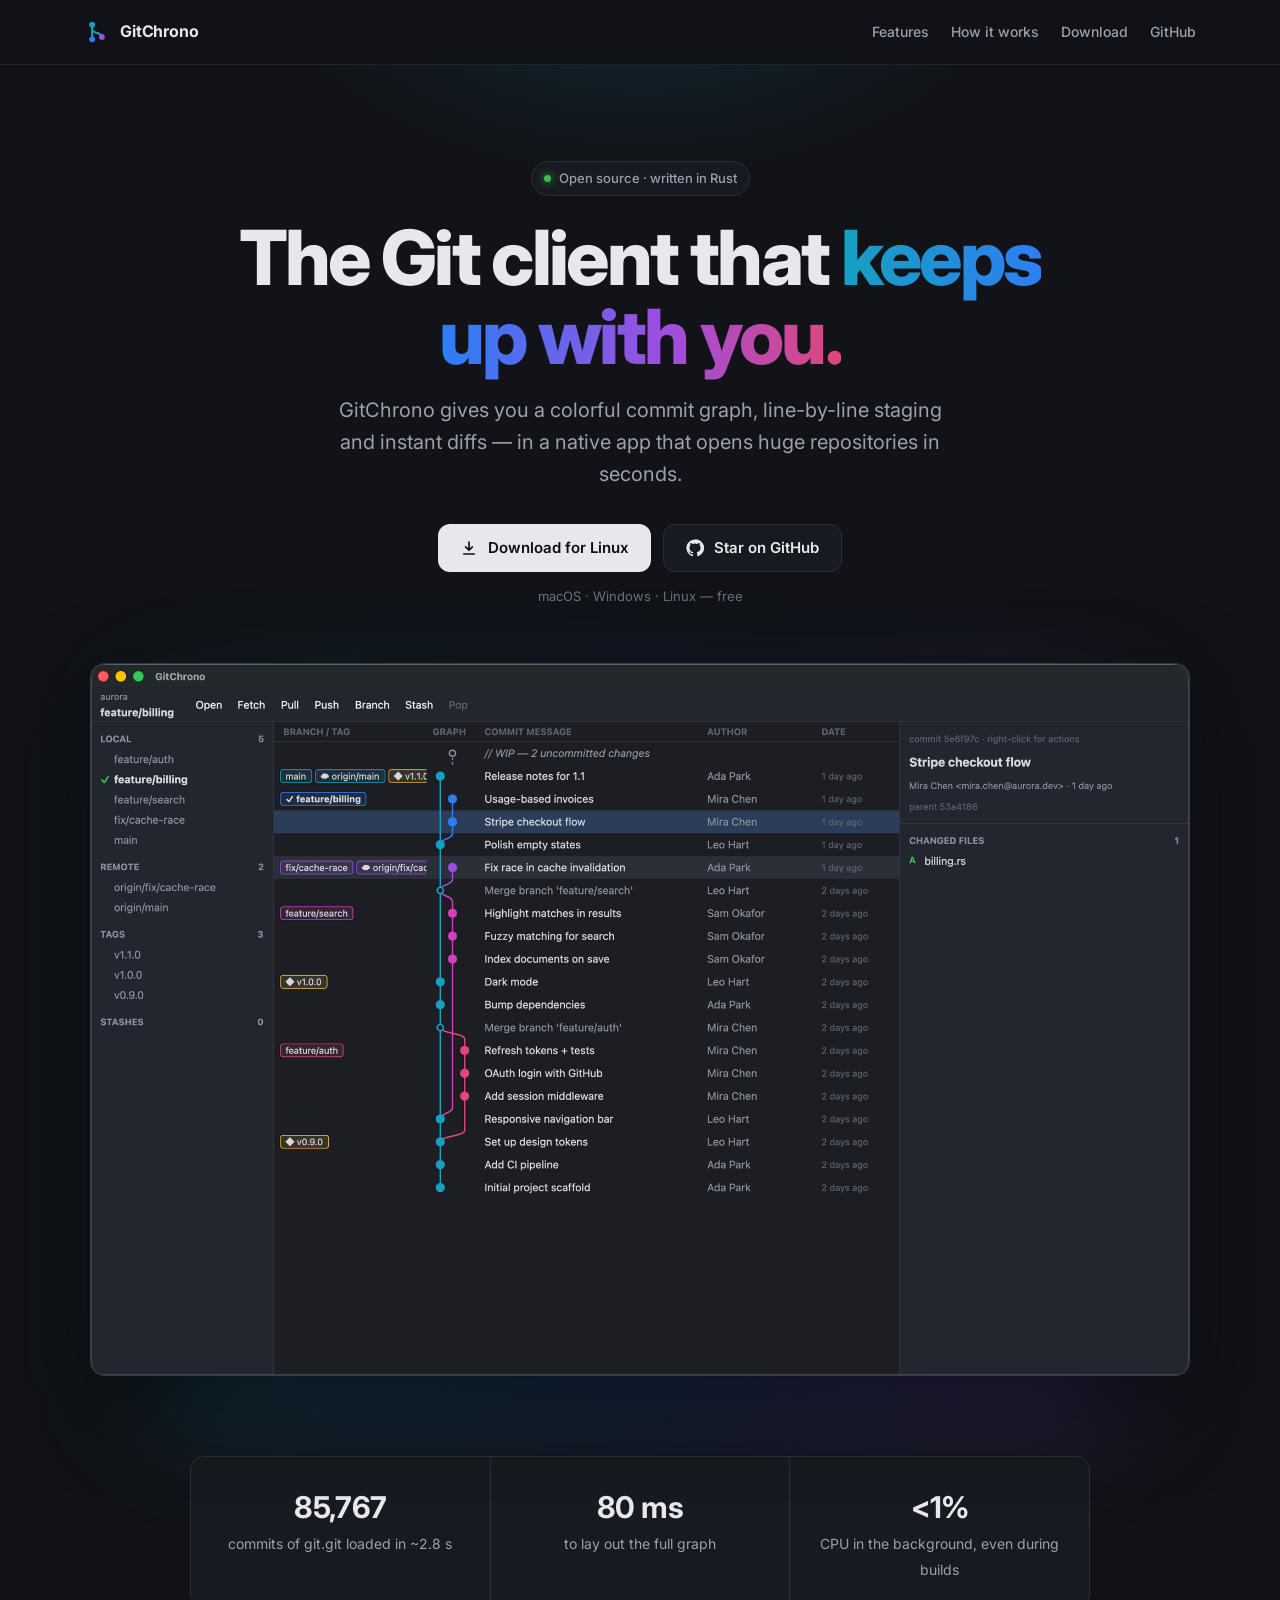
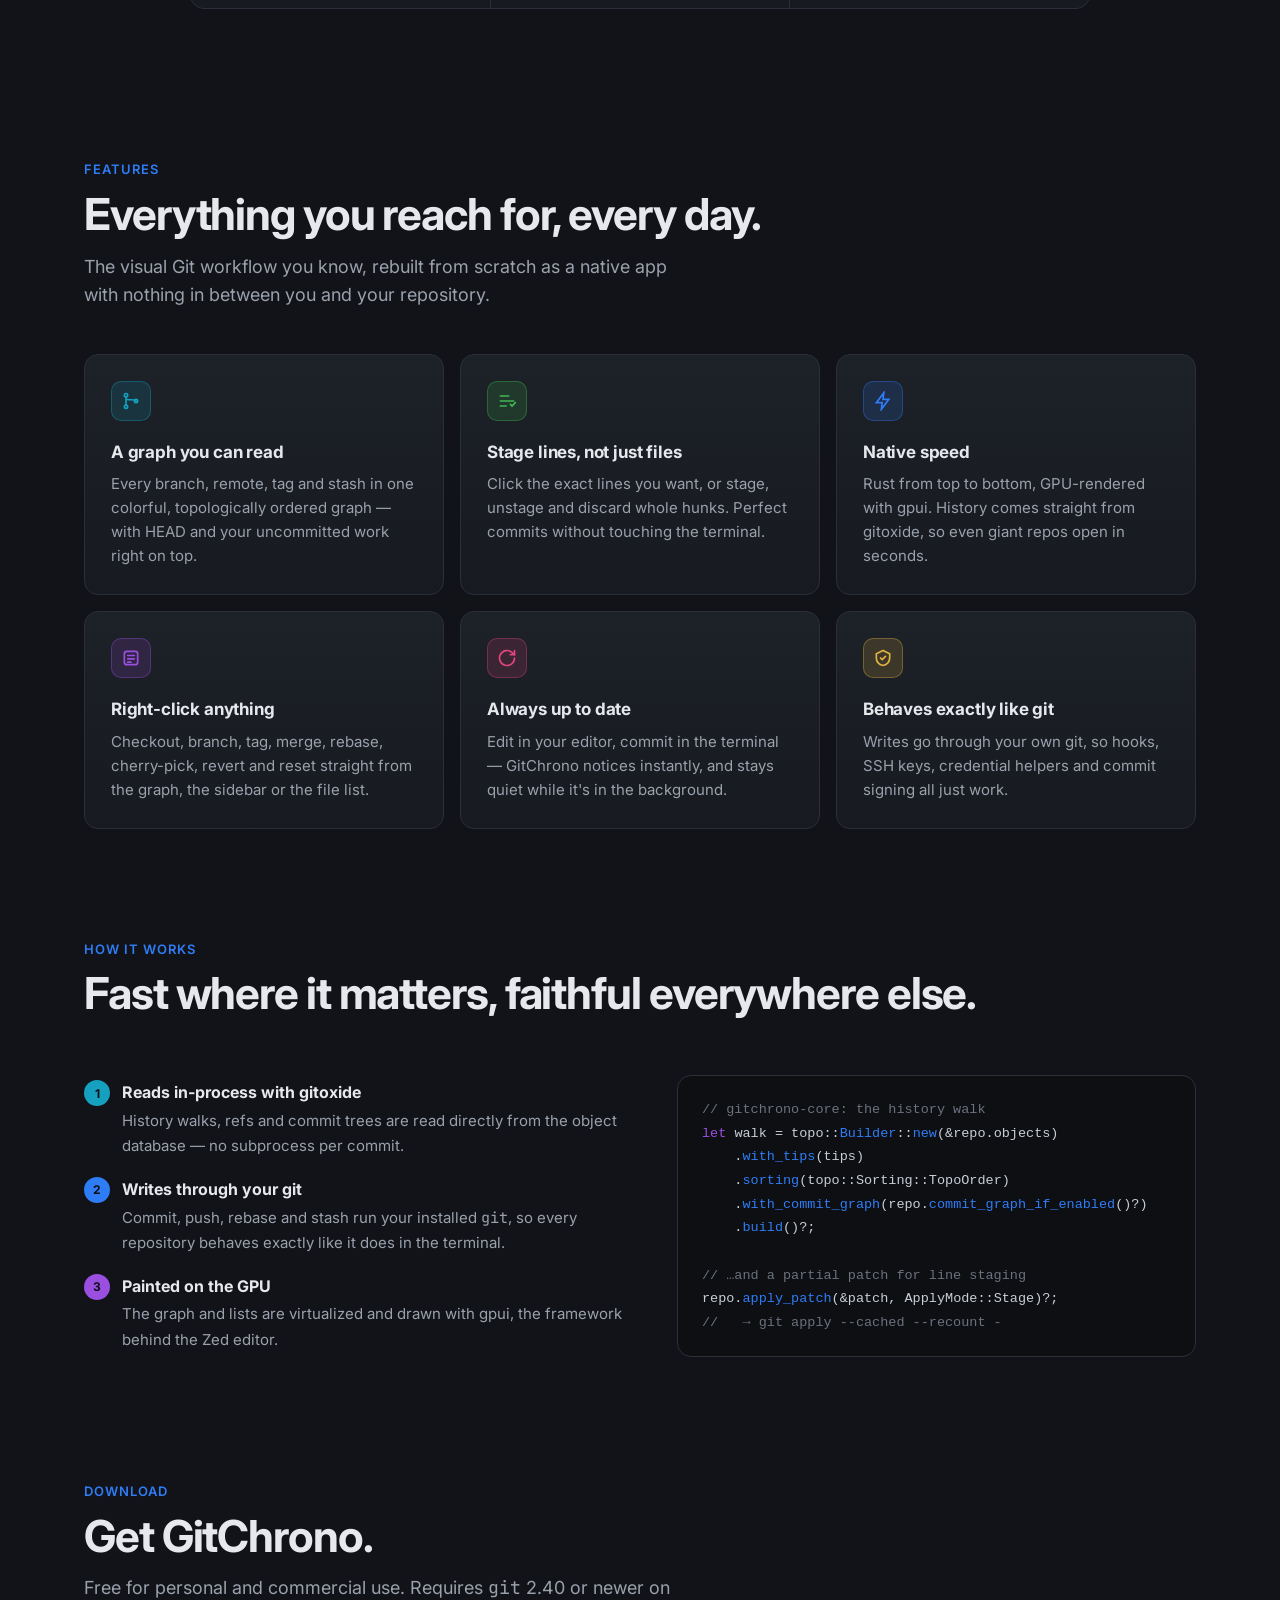
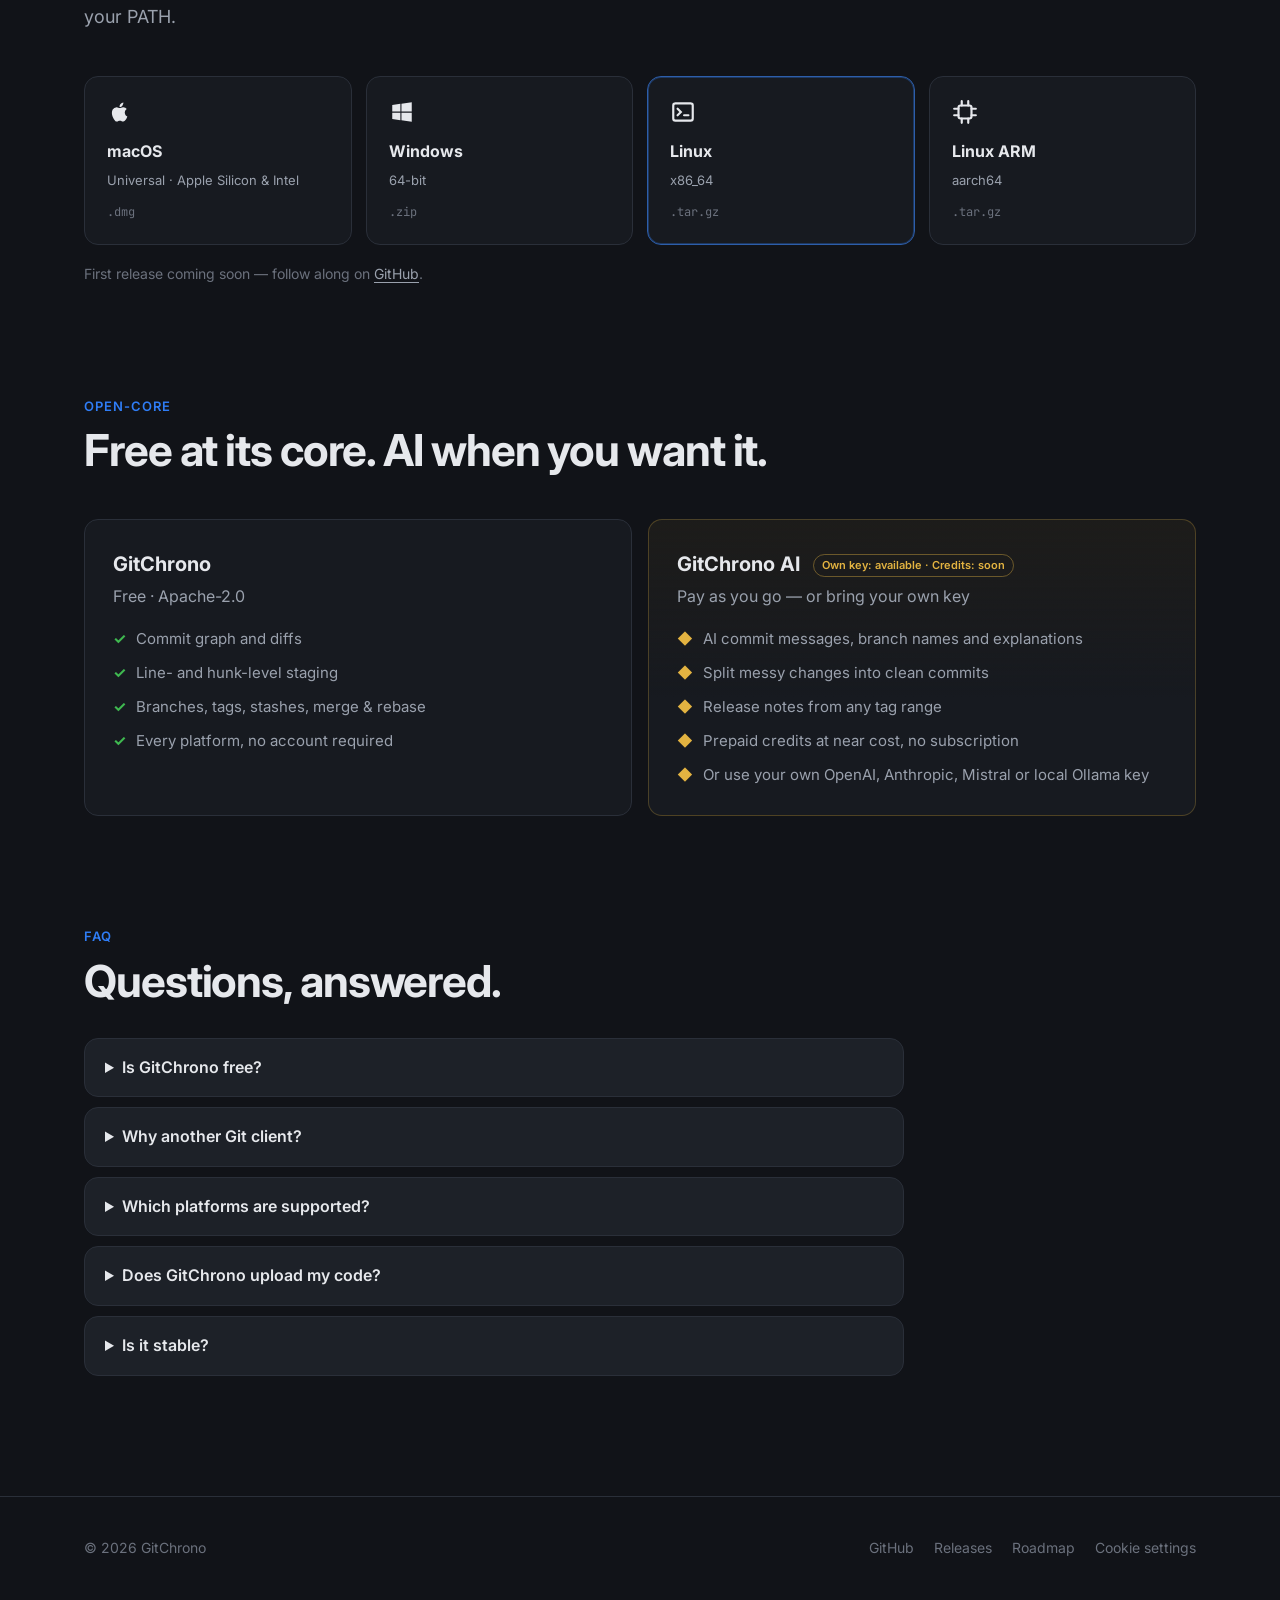
==== site/index.html @ 13b4a47f "Docs and website: neutral wording, roadmap renamed to docs/roadmap.md Co-Authored-By: Claude Opus 5." ====
<!doctype html>
<html lang="en">
<head>
  <meta charset="utf-8">
  <meta name="viewport" content="width=device-width, initial-scale=1">
  <title>GitChrono — Fast, native Git GUI for macOS, Windows &amp; Linux</title>
  <meta name="description" content="GitChrono is a free, open-source Git GUI client written in Rust: a colorful commit graph, line-level staging, instant diffs and optional AI commit messages. For macOS, Windows and Linux.">
  <meta name="keywords" content="git gui, git client, git gui alternative, git commit graph, rust git client, open source git gui, mac git client, linux git client, windows git client">
  <link rel="canonical" href="https://gitchrono.com/">
  <meta name="robots" content="index, follow, max-image-preview:large">
  <meta name="theme-color" content="#111318">
  <meta name="color-scheme" content="dark">
  <meta property="og:type" content="website">
  <meta property="og:site_name" content="GitChrono">
  <meta property="og:title" content="GitChrono — Fast, native Git GUI">
  <meta property="og:description" content="A colorful commit graph, line-level staging and instant diffs. Written in Rust, GPU-rendered, free and open source.">
  <meta property="og:image" content="https://gitchrono.com/assets/og.png">
  <meta property="og:image:width" content="1200">
  <meta property="og:image:height" content="630">
  <meta property="og:image:alt" content="GitChrono commit graph with branches, tags and a commit detail panel">
  <meta property="og:url" content="https://gitchrono.com/">
  <meta property="og:locale" content="en_US">
  <meta name="twitter:card" content="summary_large_image">
  <meta name="twitter:title" content="GitChrono — Fast, native Git GUI">
  <meta name="twitter:description" content="A colorful commit graph, line-level staging and instant diffs. Written in Rust, free and open source.">
  <meta name="twitter:image" content="https://gitchrono.com/assets/og.png">
  <script type="application/ld+json">
  {
    "@context": "https://schema.org",
    "@graph": [
      {
        "@type": "SoftwareApplication",
        "name": "GitChrono",
        "url": "https://gitchrono.com/",
        "description": "A fast, native Git GUI client written in Rust with a commit graph, line-level staging and diffs.",
        "applicationCategory": "DeveloperApplication",
        "operatingSystem": "macOS, Windows, Linux",
        "softwareVersion": "0.1.0",
        "license": "https://www.apache.org/licenses/LICENSE-2.0",
        "downloadUrl": "https://github.com/KumaVolt/GitChrono/releases/latest",
        "screenshot": "https://gitchrono.com/assets/screenshot.png",
        "offers": { "@type": "Offer", "price": "0", "priceCurrency": "USD" },
        "codeRepository": "https://github.com/KumaVolt/GitChrono"
      },
      {
        "@type": "FAQPage",
        "mainEntity": [
          { "@type": "Question", "name": "Is GitChrono free?", "acceptedAnswer": { "@type": "Answer", "text": "Yes. The Git client is free and open source under the Apache-2.0 licence. Optional AI features work with your own API key, or with prepaid credits later." } },
          { "@type": "Question", "name": "Why another Git client?", "acceptedAnswer": { "@type": "Answer", "text": "GitChrono is native Rust instead of Electron: it opens huge repositories in seconds, stays light on memory and battery, and works without an account." } },
          { "@type": "Question", "name": "Which platforms does GitChrono support?", "acceptedAnswer": { "@type": "Answer", "text": "macOS (Apple Silicon and Intel), Windows 64-bit and Linux (x86_64 and ARM64)." } },
          { "@type": "Question", "name": "Does GitChrono upload my code?", "acceptedAnswer": { "@type": "Answer", "text": "No. GitChrono works locally with your git installation. AI features only send a trimmed diff, with secrets redacted, to the provider you choose, and only when you click an AI button." } },
          { "@type": "Question", "name": "Is GitChrono stable?", "acceptedAnswer": { "@type": "Answer", "text": "GitChrono is in alpha. Expect bugs and keep a pushed remote or backup of repositories you can't afford to lose." } }
        ]
      }
    ]
  }
  </script>
  <script>
    // Google Analytics 4: loaded only after the visitor accepts (GDPR).
    // Set GA_ID to the property's measurement ID (G-XXXXXXXXXX) to enable.
    window.GA_ID = '';
    window.dataLayer = window.dataLayer || [];
    function gtag() { dataLayer.push(arguments); }
    window.track = function (name, params) { if (window.gaLoaded) gtag('event', name, params || {}); };
    window.loadAnalytics = function () {
      if (!window.GA_ID || window.gaLoaded) return;
      window.gaLoaded = true;
      const s = document.createElement('script');
      s.async = true;
      s.src = 'https://www.googletagmanager.com/gtag/js?id=' + window.GA_ID;
      document.head.appendChild(s);
      gtag('js', new Date());
      gtag('config', window.GA_ID, { anonymize_ip: true });
    };
    try { if (localStorage.getItem('consent') === 'granted') window.loadAnalytics(); } catch (e) {}
  </script>
  <link rel="icon" href="/assets/icon.svg" type="image/svg+xml">
  <link rel="preconnect" href="https://fonts.googleapis.com">
  <link rel="preconnect" href="https://fonts.gstatic.com" crossorigin>
  <link href="https://fonts.googleapis.com/css2?family=Inter:wght@400;500;600;700;800&family=JetBrains+Mono:wght@400;500&display=swap" rel="stylesheet">
  <style>
    :root {
      --bg: #111318;
      --bg-2: #171a20;
      --panel: #1d2128;
      --border: #2a2f39;
      --text: #e6e8ec;
      --muted: #9aa1ad;
      --faint: #6b717d;
      --cyan: #15a0bf;
      --blue: #2f7df6;
      --violet: #9b4fe0;
      --pink: #e0457b;
      --amber: #e3b341;
      --green: #3fb950;
      --radius: 14px;
      --max: 1160px;
    }
    * { box-sizing: border-box; }
    html { scroll-behavior: smooth; }
    body {
      margin: 0;
      background: var(--bg);
      color: var(--text);
      font: 16px/1.6 Inter, system-ui, -apple-system, "Segoe UI", sans-serif;
      -webkit-font-smoothing: antialiased;
    }
    a { color: inherit; text-decoration: none; }
    code, .mono { font-family: "JetBrains Mono", ui-monospace, Menlo, monospace; }
    .wrap { max-width: var(--max); margin: 0 auto; padding: 0 24px; }
    .split > *, .grid > *, .oc > *, .downloads > * { min-width: 0; }
    body { overflow-x: hidden; }

    /* nav */
    nav { position: sticky; top: 0; z-index: 10; backdrop-filter: blur(12px); background: rgba(17, 19, 24, 0.72); border-bottom: 1px solid rgba(42, 47, 57, 0.6); }
    nav .wrap { display: flex; align-items: center; gap: 28px; height: 64px; }
    .brand { display: flex; align-items: center; gap: 10px; font-weight: 700; letter-spacing: -0.01em; }
    .brand svg { width: 26px; height: 26px; }
    nav .links { display: flex; gap: 22px; margin-left: auto; color: var(--muted); font-size: 14px; font-weight: 500; }
    nav .links a:hover { color: var(--text); }

    /* hero */
    .hero { position: relative; padding: 96px 0 40px; text-align: center; overflow: hidden; }
    .hero::before {
      content: ""; position: absolute; inset: -40% -20% auto; height: 760px; z-index: -1;
      background:
        radial-gradient(40% 50% at 30% 40%, rgba(47, 125, 246, 0.22), transparent 70%),
        radial-gradient(35% 45% at 70% 35%, rgba(155, 79, 224, 0.20), transparent 70%),
        radial-gradient(30% 40% at 50% 70%, rgba(21, 160, 191, 0.16), transparent 70%);
    }
    .eyebrow { display: inline-flex; align-items: center; gap: 8px; padding: 6px 12px; border: 1px solid var(--border); border-radius: 999px; background: var(--bg-2); color: var(--muted); font-size: 13px; font-weight: 500; }
    .eyebrow .dot { width: 7px; height: 7px; border-radius: 50%; background: var(--green); box-shadow: 0 0 10px var(--green); }
    h1 { margin: 22px auto 18px; max-width: 880px; font-size: clamp(40px, 6.4vw, 76px); line-height: 1.04; letter-spacing: -0.035em; font-weight: 800; }
    h1 .grad { background: linear-gradient(90deg, var(--cyan), var(--blue) 35%, var(--violet) 70%, var(--pink)); -webkit-background-clip: text; background-clip: text; color: transparent; }
    .lede { margin: 0 auto; max-width: 640px; color: var(--muted); font-size: clamp(17px, 2vw, 20px); }
    .cta { display: flex; flex-wrap: wrap; justify-content: center; gap: 12px; margin: 34px 0 14px; }
    .btn { display: inline-flex; align-items: center; gap: 10px; height: 48px; padding: 0 22px; border-radius: 12px; font-weight: 600; font-size: 15px; transition: transform .15s ease, background .15s ease, border-color .15s ease; }
    .btn:hover { transform: translateY(-1px); }
    button.btn { font-family: inherit; cursor: pointer; border: 0; color: var(--text); height: 40px; }
    button.btn-primary { color: #0d0f13; }
    button.btn-ghost { border: 1px solid var(--border); }
    .btn svg { width: 18px; height: 18px; }
    .btn-primary { background: var(--text); color: #0d0f13; }
    .btn-primary:hover { background: #fff; }
    .btn-ghost { border: 1px solid var(--border); background: var(--bg-2); }
    .btn-ghost:hover { border-color: #3a404c; }
    .fine { color: var(--faint); font-size: 13px; }

    .shot { position: relative; margin: 56px auto 0; max-width: 1100px; }
    .shot::before { content: ""; position: absolute; inset: 8% 6% -4%; z-index: -1; filter: blur(60px); background: linear-gradient(90deg, rgba(21,160,191,.35), rgba(47,125,246,.3), rgba(155,79,224,.35)); border-radius: 40px; }
    .shot img { display: block; width: 100%; height: auto; border-radius: 14px; border: 1px solid #333945; box-shadow: 0 30px 80px rgba(0,0,0,.55); }

    /* stats */
    .stats { display: grid; grid-template-columns: repeat(3, 1fr); gap: 1px; margin: 80px auto 0; max-width: 900px; background: var(--border); border: 1px solid var(--border); border-radius: var(--radius); overflow: hidden; }
    .stat { background: var(--bg-2); padding: 26px 24px; text-align: center; }
    .stat b { display: block; font-size: 30px; letter-spacing: -0.02em; }
    .stat span { color: var(--muted); font-size: 14px; }

    /* sections */
    section { padding: 110px 0 0; }
    .kicker { color: var(--blue); font-weight: 600; font-size: 13px; letter-spacing: .08em; text-transform: uppercase; }
    h2 { margin: 10px 0 14px; font-size: clamp(30px, 4vw, 44px); line-height: 1.1; letter-spacing: -0.025em; }
    .sub { max-width: 620px; color: var(--muted); font-size: 18px; margin: 0; }

    .grid { display: grid; grid-template-columns: repeat(3, 1fr); gap: 16px; margin-top: 44px; }
    .card { position: relative; padding: 26px; border: 1px solid var(--border); border-radius: var(--radius); background: linear-gradient(180deg, var(--panel), var(--bg-2)); }
    .card .ico { display: grid; place-items: center; width: 40px; height: 40px; border-radius: 10px; margin-bottom: 18px; background: color-mix(in srgb, var(--c) 16%, transparent); color: var(--c); border: 1px solid color-mix(in srgb, var(--c) 35%, transparent); }
    .card .ico svg { width: 20px; height: 20px; }
    .card h3 { margin: 0 0 6px; font-size: 17px; letter-spacing: -0.01em; }
    .card p { margin: 0; color: var(--muted); font-size: 15px; }

    /* architecture */
    .split { display: grid; grid-template-columns: 1.05fr 1fr; gap: 48px; align-items: center; margin-top: 44px; }
    .code { padding: 22px 24px; border: 1px solid var(--border); border-radius: var(--radius); background: #0d0f13; font-size: 13.5px; line-height: 1.75; color: #c9ced6; overflow-x: auto; }
    .code .c { color: var(--faint); }
    .code .k { color: var(--violet); }
    .code .s { color: var(--green); }
    .code .f { color: var(--blue); }
    .list { list-style: none; margin: 0; padding: 0; display: grid; gap: 18px; }
    .list li { display: grid; grid-template-columns: 26px 1fr; gap: 12px; }
    .list .n { display: grid; place-items: center; width: 26px; height: 26px; border-radius: 50%; font-size: 12px; font-weight: 700; color: #0d0f13; background: var(--c); }
    .list b { display: block; margin-bottom: 2px; }
    .list span { color: var(--muted); font-size: 15px; }

    /* downloads */
    .downloads { display: grid; grid-template-columns: repeat(4, 1fr); gap: 14px; margin-top: 44px; }
    .dl { display: flex; flex-direction: column; gap: 6px; padding: 22px; border: 1px solid var(--border); border-radius: var(--radius); background: var(--bg-2); transition: border-color .15s ease, transform .15s ease; }
    .dl:hover { border-color: #3d4452; transform: translateY(-2px); }
    .dl.recommended { border-color: color-mix(in srgb, var(--blue) 60%, var(--border)); box-shadow: 0 0 0 1px color-mix(in srgb, var(--blue) 30%, transparent) inset; }
    .dl svg { width: 26px; height: 26px; margin-bottom: 8px; color: var(--text); }
    .dl b { font-size: 16px; }
    .dl span { color: var(--muted); font-size: 13px; }
    .dl .file { margin-top: 6px; font-size: 12px; color: var(--faint); word-break: break-all; }
    .release-meta { margin-top: 18px; color: var(--faint); font-size: 14px; }
    .release-meta a { color: var(--muted); text-decoration: underline; text-underline-offset: 3px; }

    /* open core */
    .oc { display: grid; grid-template-columns: 1fr 1fr; gap: 16px; margin-top: 44px; }
    .tier { padding: 28px; border: 1px solid var(--border); border-radius: var(--radius); background: var(--bg-2); }
    .tier h3 { margin: 0 0 4px; font-size: 20px; }
    .tier .price { color: var(--muted); margin-bottom: 18px; }
    .tier ul { margin: 0; padding: 0; list-style: none; display: grid; gap: 10px; color: var(--muted); font-size: 15px; }
    .tier li::before { content: "✓"; color: var(--green); font-weight: 700; margin-right: 10px; }
    .tier.pro li::before { content: "◆"; color: var(--amber); }
    .tier.pro { background: linear-gradient(180deg, rgba(227, 179, 65, 0.06), var(--bg-2) 60%); border-color: rgba(227, 179, 65, 0.25); }
    .badge { display: inline-block; margin-left: 8px; padding: 2px 8px; border-radius: 999px; font-size: 11px; font-weight: 600; vertical-align: middle; color: var(--amber); border: 1px solid rgba(227, 179, 65, 0.4); }

    footer { margin-top: 120px; padding: 40px 0 56px; border-top: 1px solid var(--border); color: var(--faint); font-size: 14px; }
    footer .wrap { display: flex; flex-wrap: wrap; gap: 20px; align-items: center; }
    footer .links { margin-left: auto; display: flex; gap: 20px; }
    footer a:hover { color: var(--text); }

    @media (max-width: 900px) {
      .grid, .downloads { grid-template-columns: repeat(2, 1fr); }
      .split, .oc { grid-template-columns: 1fr; }
    }
    .faq { display: grid; gap: 10px; margin-top: 32px; max-width: 820px; }
    .faq details { background: var(--panel); border: 1px solid var(--border); border-radius: var(--radius); padding: 16px 20px; }
    .faq summary { cursor: pointer; font-weight: 600; }
    .faq p { color: var(--muted); margin: 10px 0 0; line-height: 1.6; }
    .consent { position: fixed; left: 16px; right: 16px; bottom: 16px; z-index: 50; max-width: 720px; margin: 0 auto; display: flex; gap: 16px; align-items: center; justify-content: space-between; flex-wrap: wrap; padding: 16px 20px; background: var(--panel); border: 1px solid var(--border); border-radius: var(--radius); box-shadow: 0 10px 40px rgba(0,0,0,.5); }
    .consent[hidden] { display: none; }
    .consent p { margin: 0; color: var(--muted); font-size: 14px; flex: 1 1 280px; }
    .consent div { display: flex; gap: 8px; }
    @media (max-width: 600px) {
      .wrap { padding: 0 16px; }
      .code { font-size: 12px; }
      nav .links a:not(.gh) { display: none; }
      .grid, .downloads, .stats { grid-template-columns: 1fr; }
      .hero { padding-top: 64px; }
      section { padding-top: 80px; }
    }
  </style>
</head>
<body>
  <nav>
    <div class="wrap">
      <a class="brand" href="#">
        <svg viewBox="0 0 32 32" aria-hidden="true">
          <path d="M10 6v20M10 13c0 5 12 3 12 9" fill="none" stroke="#15a0bf" stroke-width="2.6" stroke-linecap="round"/>
          <circle cx="10" cy="7" r="3.6" fill="#15a0bf"/><circle cx="10" cy="25" r="3.6" fill="#2f7df6"/><circle cx="22" cy="22" r="3.6" fill="#9b4fe0"/>
        </svg>
        GitChrono
      </a>
      <div class="links">
        <a href="#features">Features</a>
        <a href="#how">How it works</a>
        <a href="#download">Download</a>
        <a class="gh" href="https://github.com/KumaVolt/GitChrono">GitHub</a>
      </div>
    </div>
  </nav>

  <header class="hero">
    <div class="wrap">
      <span class="eyebrow"><span class="dot"></span> Open source · written in Rust</span>
      <h1>The Git client that <span class="grad">keeps up with you.</span></h1>
      <p class="lede">GitChrono gives you a colorful commit graph, line-by-line staging and instant diffs — in a native app that opens huge repositories in seconds.</p>
      <div class="cta">
        <a class="btn btn-primary" id="hero-download" href="#download">
          <svg viewBox="0 0 24 24" fill="none" stroke="currentColor" stroke-width="2.2" stroke-linecap="round" stroke-linejoin="round"><path d="M12 4v11m0 0 4.5-4.5M12 15l-4.5-4.5M5 20h14"/></svg>
          <span id="hero-download-label">Download GitChrono</span>
        </a>
        <a class="btn btn-ghost" href="https://github.com/KumaVolt/GitChrono">
          <svg viewBox="0 0 24 24" fill="currentColor"><path d="M12 .5a11.5 11.5 0 0 0-3.64 22.41c.58.1.79-.25.79-.56v-2c-3.2.7-3.88-1.37-3.88-1.37-.53-1.33-1.28-1.69-1.28-1.69-1.05-.71.08-.7.08-.7 1.16.08 1.77 1.19 1.77 1.19 1.03 1.77 2.7 1.26 3.36.96.1-.75.4-1.26.73-1.55-2.55-.29-5.24-1.28-5.24-5.69 0-1.26.45-2.29 1.19-3.1-.12-.29-.52-1.46.11-3.05 0 0 .97-.31 3.17 1.18a11 11 0 0 1 5.78 0c2.2-1.49 3.17-1.18 3.17-1.18.63 1.59.23 2.76.11 3.05.74.81 1.19 1.84 1.19 3.1 0 4.42-2.7 5.4-5.26 5.68.41.36.78 1.06.78 2.14v3.17c0 .31.21.67.8.56A11.5 11.5 0 0 0 12 .5Z"/></svg>
          Star on GitHub
        </a>
      </div>
      <div class="fine" id="hero-fine">macOS · Windows · Linux — free</div>

      <div class="shot">
        <img src="assets/screenshot.png" width="2000" height="1296" fetchpriority="high" alt="GitChrono Git GUI showing a colorful commit graph with branches, tags and a commit detail panel">
      </div>

      <div class="stats">
        <div class="stat"><b>85,767</b><span>commits of git.git loaded in ~2.8 s</span></div>
        <div class="stat"><b>80 ms</b><span>to lay out the full graph</span></div>
        <div class="stat"><b>&lt;1%</b><span>CPU in the background, even during builds</span></div>
      </div>
    </div>
  </header>

  <section id="features">
    <div class="wrap">
      <div class="kicker">Features</div>
      <h2>Everything you reach for, every day.</h2>
      <p class="sub">The visual Git workflow you know, rebuilt from scratch as a native app with nothing in between you and your repository.</p>
      <div class="grid">
        <div class="card" style="--c: var(--cyan)">
          <div class="ico"><svg viewBox="0 0 24 24" fill="none" stroke="currentColor" stroke-width="2" stroke-linecap="round"><circle cx="6" cy="5" r="2"/><circle cx="6" cy="19" r="2"/><circle cx="18" cy="12" r="2"/><path d="M6 7v10M6 9c0 3 12 0 12 3"/></svg></div>
          <h3>A graph you can read</h3>
          <p>Every branch, remote, tag and stash in one colorful, topologically ordered graph — with HEAD and your uncommitted work right on top.</p>
        </div>
        <div class="card" style="--c: var(--green)">
          <div class="ico"><svg viewBox="0 0 24 24" fill="none" stroke="currentColor" stroke-width="2" stroke-linecap="round"><path d="M4 6h10M4 12h16M4 18h7"/><path d="m16 16 2 2 4-4"/></svg></div>
          <h3>Stage lines, not just files</h3>
          <p>Click the exact lines you want, or stage, unstage and discard whole hunks. Perfect commits without touching the terminal.</p>
        </div>
        <div class="card" style="--c: var(--blue)">
          <div class="ico"><svg viewBox="0 0 24 24" fill="none" stroke="currentColor" stroke-width="2" stroke-linecap="round"><path d="M13 2 4 14h7l-1 8 9-12h-7z"/></svg></div>
          <h3>Native speed</h3>
          <p>Rust from top to bottom, GPU-rendered with gpui. History comes straight from gitoxide, so even giant repos open in seconds.</p>
        </div>
        <div class="card" style="--c: var(--violet)">
          <div class="ico"><svg viewBox="0 0 24 24" fill="none" stroke="currentColor" stroke-width="2" stroke-linecap="round"><rect x="4" y="4" width="16" height="16" rx="3"/><path d="M8 9h8M8 13h8M8 17h4"/></svg></div>
          <h3>Right-click anything</h3>
          <p>Checkout, branch, tag, merge, rebase, cherry-pick, revert and reset straight from the graph, the sidebar or the file list.</p>
        </div>
        <div class="card" style="--c: var(--pink)">
          <div class="ico"><svg viewBox="0 0 24 24" fill="none" stroke="currentColor" stroke-width="2" stroke-linecap="round"><path d="M21 12a9 9 0 1 1-3-6.7L21 8"/><path d="M21 3v5h-5"/></svg></div>
          <h3>Always up to date</h3>
          <p>Edit in your editor, commit in the terminal — GitChrono notices instantly, and stays quiet while it's in the background.</p>
        </div>
        <div class="card" style="--c: var(--amber)">
          <div class="ico"><svg viewBox="0 0 24 24" fill="none" stroke="currentColor" stroke-width="2" stroke-linecap="round"><path d="M12 3 4 7v5c0 5 3.5 8 8 9 4.5-1 8-4 8-9V7z"/><path d="m9 12 2 2 4-4"/></svg></div>
          <h3>Behaves exactly like git</h3>
          <p>Writes go through your own git, so hooks, SSH keys, credential helpers and commit signing all just work.</p>
        </div>
      </div>
    </div>
  </section>

  <section id="how">
    <div class="wrap">
      <div class="kicker">How it works</div>
      <h2>Fast where it matters, faithful everywhere else.</h2>
      <div class="split">
        <ul class="list">
          <li style="--c: var(--cyan)"><span class="n">1</span><div><b>Reads in-process with gitoxide</b><span>History walks, refs and commit trees are read directly from the object database — no subprocess per commit.</span></div></li>
          <li style="--c: var(--blue)"><span class="n">2</span><div><b>Writes through your git</b><span>Commit, push, rebase and stash run your installed <code>git</code>, so every repository behaves exactly like it does in the terminal.</span></div></li>
          <li style="--c: var(--violet)"><span class="n">3</span><div><b>Painted on the GPU</b><span>The graph and lists are virtualized and drawn with gpui, the framework behind the Zed editor.</span></div></li>
        </ul>
        <pre class="code"><span class="c">// gitchrono-core: the history walk</span>
<span class="k">let</span> walk = topo::<span class="f">Builder</span>::<span class="f">new</span>(&amp;repo.objects)
    .<span class="f">with_tips</span>(tips)
    .<span class="f">sorting</span>(topo::Sorting::TopoOrder)
    .<span class="f">with_commit_graph</span>(repo.<span class="f">commit_graph_if_enabled</span>()?)
    .<span class="f">build</span>()?;

<span class="c">// …and a partial patch for line staging</span>
repo.<span class="f">apply_patch</span>(&amp;patch, ApplyMode::Stage)?;
<span class="c">//   → git apply --cached --recount -</span></pre>
      </div>
    </div>
  </section>

  <section id="download">
    <div class="wrap">
      <div class="kicker">Download</div>
      <h2>Get GitChrono.</h2>
      <p class="sub">Free for personal and commercial use. Requires <code>git</code> 2.40 or newer on your PATH.</p>
      <div class="downloads">
        <a class="dl" data-os="mac" data-match="macos-universal.dmg" href="https://github.com/KumaVolt/GitChrono/releases/latest">
          <svg viewBox="0 0 24 24" fill="currentColor"><path d="M16.37 12.6c-.02-2.2 1.8-3.26 1.88-3.31a4.04 4.04 0 0 0-3.18-1.72c-1.35-.14-2.64.8-3.33.8-.69 0-1.75-.78-2.88-.76A4.27 4.27 0 0 0 5.27 9.8c-1.55 2.69-.4 6.66 1.11 8.84.74 1.07 1.62 2.26 2.77 2.22 1.11-.05 1.53-.72 2.88-.72 1.34 0 1.72.72 2.89.7 1.2-.02 1.95-1.08 2.68-2.15.85-1.24 1.2-2.44 1.21-2.5-.03-.01-2.32-.89-2.34-3.53ZM14.2 6.12c.6-.74 1.02-1.76.9-2.78-.87.04-1.94.59-2.56 1.32-.56.64-1.05 1.68-.92 2.67.98.08 1.97-.49 2.58-1.21Z"/></svg>
          <b>macOS</b><span>Universal · Apple Silicon &amp; Intel</span><span class="file mono">.dmg</span>
        </a>
        <a class="dl" data-os="win" data-match="windows-x86_64.zip" href="https://github.com/KumaVolt/GitChrono/releases/latest">
          <svg viewBox="0 0 24 24" fill="currentColor"><path d="M3 5.5 10.5 4.4v7.1H3zm0 13L10.5 19.6v-7H3zm8.5 1.2L21 21v-8.4h-9.5zm0-15.4v7.2H21V3z"/></svg>
          <b>Windows</b><span>64-bit</span><span class="file mono">.zip</span>
        </a>
        <a class="dl" data-os="linux" data-match="linux-x86_64.tar.gz" href="https://github.com/KumaVolt/GitChrono/releases/latest">
          <svg viewBox="0 0 24 24" fill="none" stroke="currentColor" stroke-width="2" stroke-linecap="round"><rect x="3" y="4" width="18" height="16" rx="2"/><path d="m7 9 3 3-3 3M13 15h4"/></svg>
          <b>Linux</b><span>x86_64</span><span class="file mono">.tar.gz</span>
        </a>
        <a class="dl" data-os="linux-arm" data-match="linux-aarch64.tar.gz" href="https://github.com/KumaVolt/GitChrono/releases/latest">
          <svg viewBox="0 0 24 24" fill="none" stroke="currentColor" stroke-width="2" stroke-linecap="round"><rect x="6" y="6" width="12" height="12" rx="2"/><path d="M9 2v4M15 2v4M9 18v4M15 18v4M2 9h4M2 15h4M18 9h4M18 15h4"/></svg>
          <b>Linux ARM</b><span>aarch64</span><span class="file mono">.tar.gz</span>
        </a>
      </div>
      <div class="release-meta" id="release-meta">Builds are published on <a href="https://github.com/KumaVolt/GitChrono/releases">GitHub Releases</a>.</div>
    </div>
  </section>

  <section id="pricing">
    <div class="wrap">
      <div class="kicker">Open-core</div>
      <h2>Free at its core. AI when you want it.</h2>
      <div class="oc">
        <div class="tier">
          <h3>GitChrono</h3>
          <div class="price">Free · Apache-2.0</div>
          <ul>
            <li>Commit graph and diffs</li>
            <li>Line- and hunk-level staging</li>
            <li>Branches, tags, stashes, merge &amp; rebase</li>
            <li>Every platform, no account required</li>
          </ul>
        </div>
        <div class="tier pro">
          <h3>GitChrono AI <span class="badge">Own key: available · Credits: soon</span></h3>
          <div class="price">Pay as you go — or bring your own key</div>
          <ul>
            <li>AI commit messages, branch names and explanations</li>
            <li>Split messy changes into clean commits</li>
            <li>Release notes from any tag range</li>
            <li>Prepaid credits at near cost, no subscription</li>
            <li>Or use your own OpenAI, Anthropic, Mistral or local Ollama key</li>
          </ul>
        </div>
      </div>
    </div>
  </section>

  <section id="faq">
    <div class="wrap">
      <div class="kicker">FAQ</div>
      <h2>Questions, answered.</h2>
      <div class="faq">
        <details><summary>Is GitChrono free?</summary><p>Yes. The Git client is free and open source under the Apache-2.0 licence. Optional AI features work with your own API key, or with prepaid credits later.</p></details>
        <details><summary>Why another Git client?</summary><p>GitChrono is native Rust instead of Electron: it opens huge repositories in seconds, stays light on memory and battery, and works without an account.</p></details>
        <details><summary>Which platforms are supported?</summary><p>macOS (Apple Silicon and Intel), Windows 64-bit and Linux (x86_64 and ARM64).</p></details>
        <details><summary>Does GitChrono upload my code?</summary><p>No. It works locally with your own <code>git</code>. AI features only send a trimmed diff, with secrets redacted, to the provider you choose, and only when you click an AI button.</p></details>
        <details><summary>Is it stable?</summary><p>GitChrono is in alpha: use it at your own risk. Keep a pushed remote or a backup of repositories you can't afford to lose.</p></details>
      </div>
    </div>
  </section>

  <footer>
    <div class="wrap">
      <span>© <span id="year">2026</span> GitChrono</span>
      <div class="links">
        <a href="https://github.com/KumaVolt/GitChrono">GitHub</a>
        <a href="https://github.com/KumaVolt/GitChrono/releases">Releases</a>
        <a href="https://github.com/KumaVolt/GitChrono/blob/main/docs/roadmap.md">Roadmap</a>
        <a href="#" id="cookie-settings">Cookie settings</a>
      </div>
    </div>
  </footer>

  <div class="consent" id="consent" hidden>
    <p>We use Google Analytics cookies to see which pages and downloads are used. Nothing is loaded unless you accept.</p>
    <div>
      <button class="btn btn-ghost" id="consent-no">Decline</button>
      <button class="btn btn-primary" id="consent-yes">Accept</button>
    </div>
  </div>

  <script>
    // Point the download buttons at the newest release's assets and
    // highlight the visitor's platform. Falls back to the releases page.
    (function () {
      document.getElementById('year').textContent = new Date().getFullYear();

      const ua = navigator.userAgent;
      const os = /Mac/.test(ua) ? 'mac' : /Win/.test(ua) ? 'win' : /Linux/.test(ua) ? (/aarch64|arm/i.test(ua) ? 'linux-arm' : 'linux') : null;
      const names = { mac: 'macOS', win: 'Windows', linux: 'Linux', 'linux-arm': 'Linux ARM' };
      const cards = Array.from(document.querySelectorAll('.dl'));
      const mine = cards.find(c => c.dataset.os === os);
      if (mine) {
        mine.classList.add('recommended');
        document.getElementById('hero-download-label').textContent = 'Download for ' + names[os];
      }

      fetch('https://api.github.com/repos/KumaVolt/GitChrono/releases/latest')
        .then(r => (r.ok ? r.json() : Promise.reject(r.status)))
        .then(release => {
          for (const card of cards) {
            const asset = release.assets.find(a => a.name.endsWith(card.dataset.match));
            if (!asset) continue;
            card.href = asset.browser_download_url;
            card.querySelector('.file').textContent = asset.name + ' · ' + (asset.size / 1048576).toFixed(1) + ' MB';
          }
          if (mine && mine.href.includes('/download/')) document.getElementById('hero-download').href = mine.href;
          const date = new Date(release.published_at).toLocaleDateString(undefined, { year: 'numeric', month: 'long', day: 'numeric' });
          document.getElementById('release-meta').innerHTML =
            'Latest: <a href="' + release.html_url + '">' + release.tag_name + '</a> · ' + date +
            ' · <a href="https://github.com/KumaVolt/GitChrono/releases">all releases</a>';
          document.getElementById('hero-fine').textContent = release.tag_name + ' · macOS · Windows · Linux — free';
        })
        .catch(() => {
          document.getElementById('release-meta').innerHTML =
            'First release coming soon — follow along on <a href="https://github.com/KumaVolt/GitChrono">GitHub</a>.';
        });

      // Consent banner (only shown when analytics is configured).
      const banner = document.getElementById('consent');
      let choice = null;
      try { choice = localStorage.getItem('consent'); } catch (e) {}
      const decide = value => {
        try { localStorage.setItem('consent', value); } catch (e) {}
        banner.hidden = true;
        if (value === 'granted') window.loadAnalytics();
      };
      if (window.GA_ID && !choice) banner.hidden = false;
      document.getElementById('consent-yes').onclick = () => decide('granted');
      document.getElementById('consent-no').onclick = () => decide('denied');
      document.getElementById('cookie-settings').onclick = e => {
        e.preventDefault();
        if (window.GA_ID) banner.hidden = false;
      };

      // Events: downloads per platform, GitHub clicks, FAQ opens.
      for (const card of cards) {
        card.addEventListener('click', () => track('file_download', { platform: card.dataset.os, link_url: card.href }));
      }
      document.getElementById('hero-download').addEventListener('click', () => track('hero_download_click', { platform: os || 'unknown' }));
      document.querySelectorAll('a[href^="https://github.com/KumaVolt/GitChrono"]').forEach(a =>
        a.addEventListener('click', () => track('github_click', { link_url: a.href })));
      document.querySelectorAll('.faq details').forEach(d =>
        d.addEventListener('toggle', () => d.open && track('faq_open', { question: d.querySelector('summary').textContent })));
    })();
  </script>
</body>
</html>
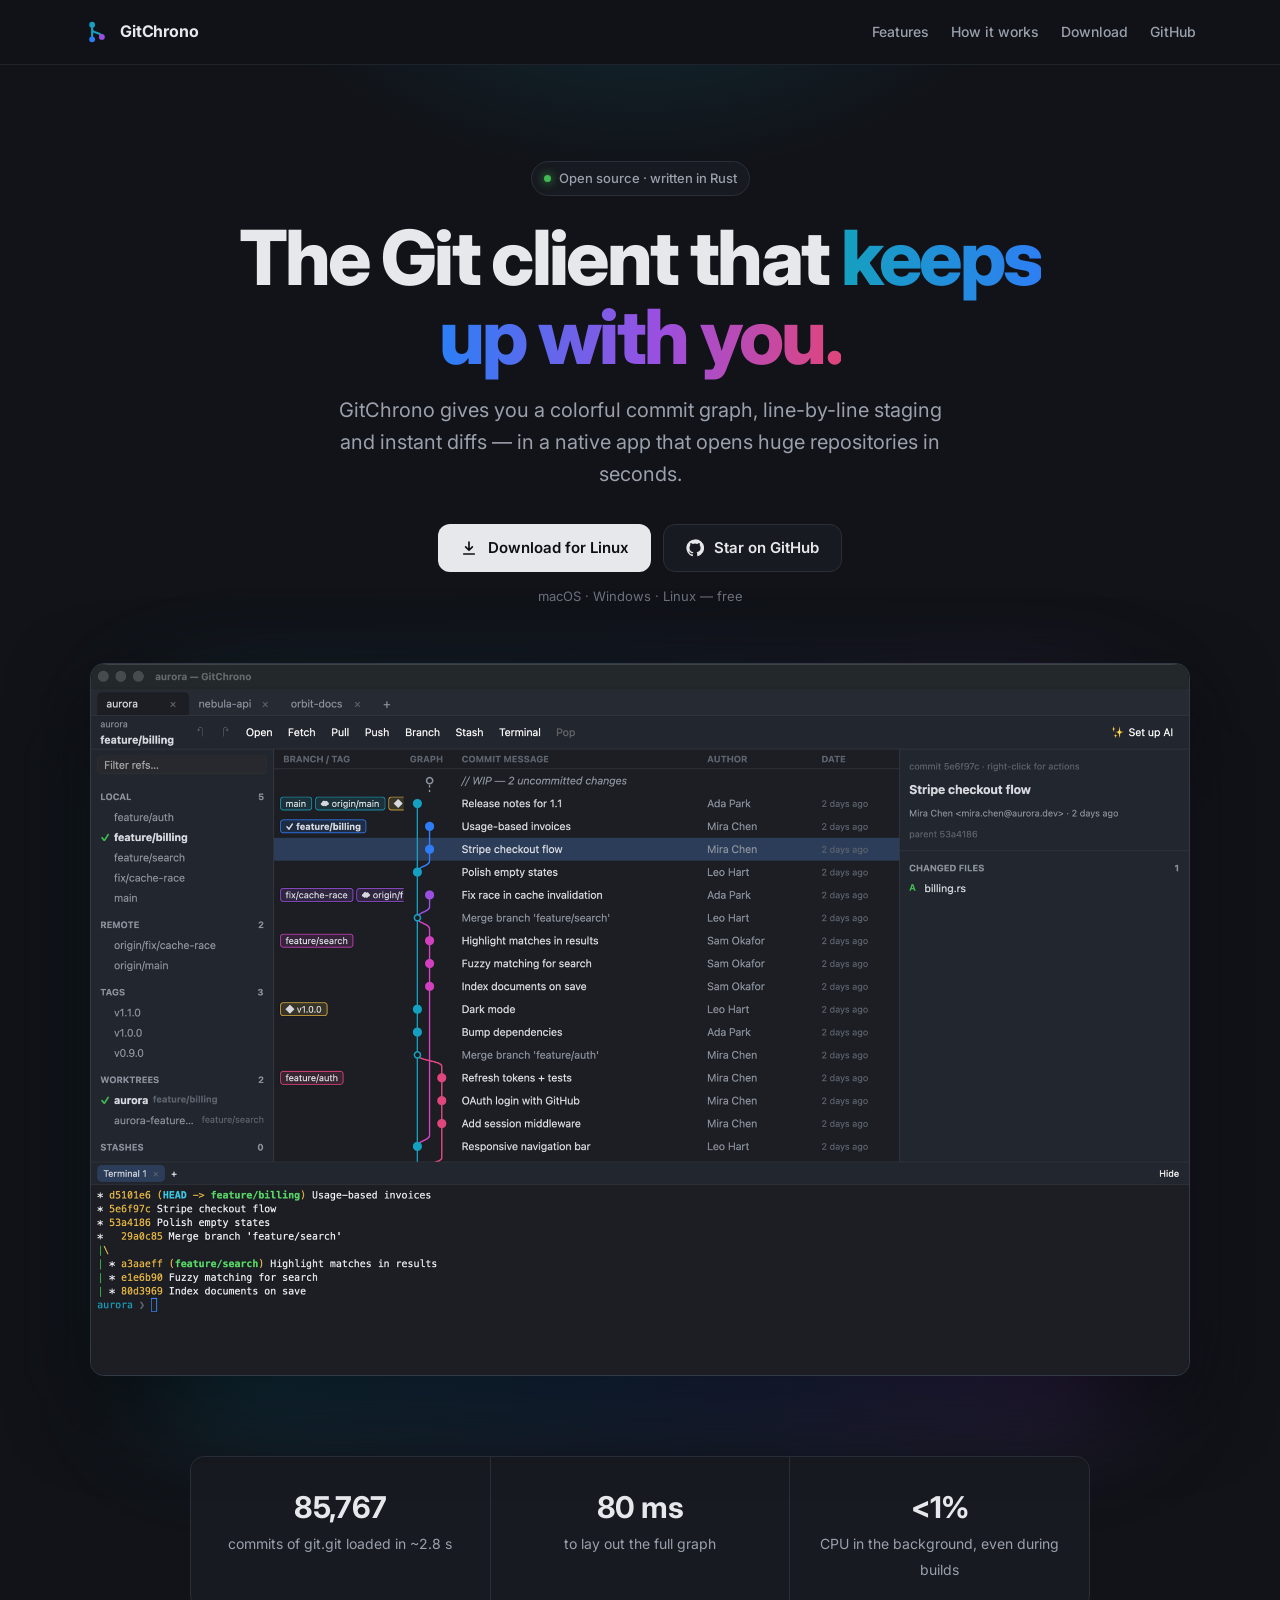
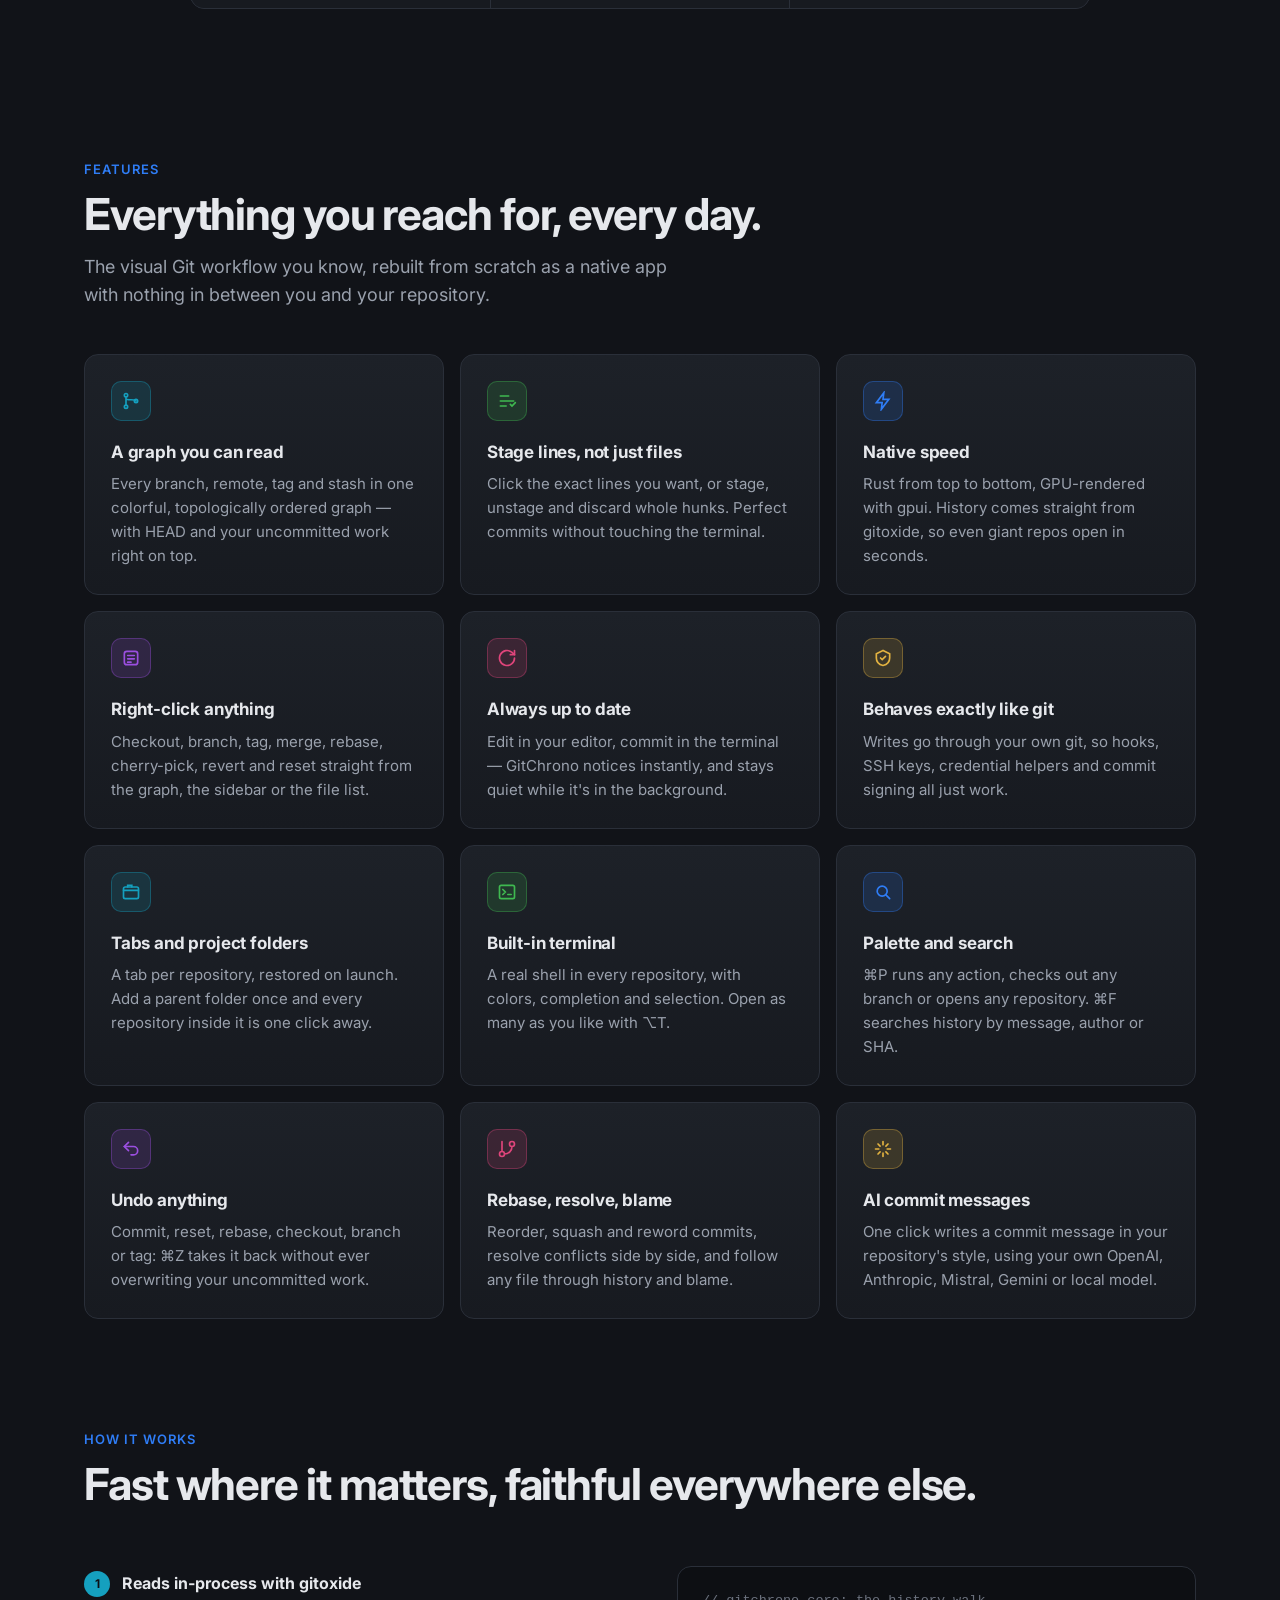
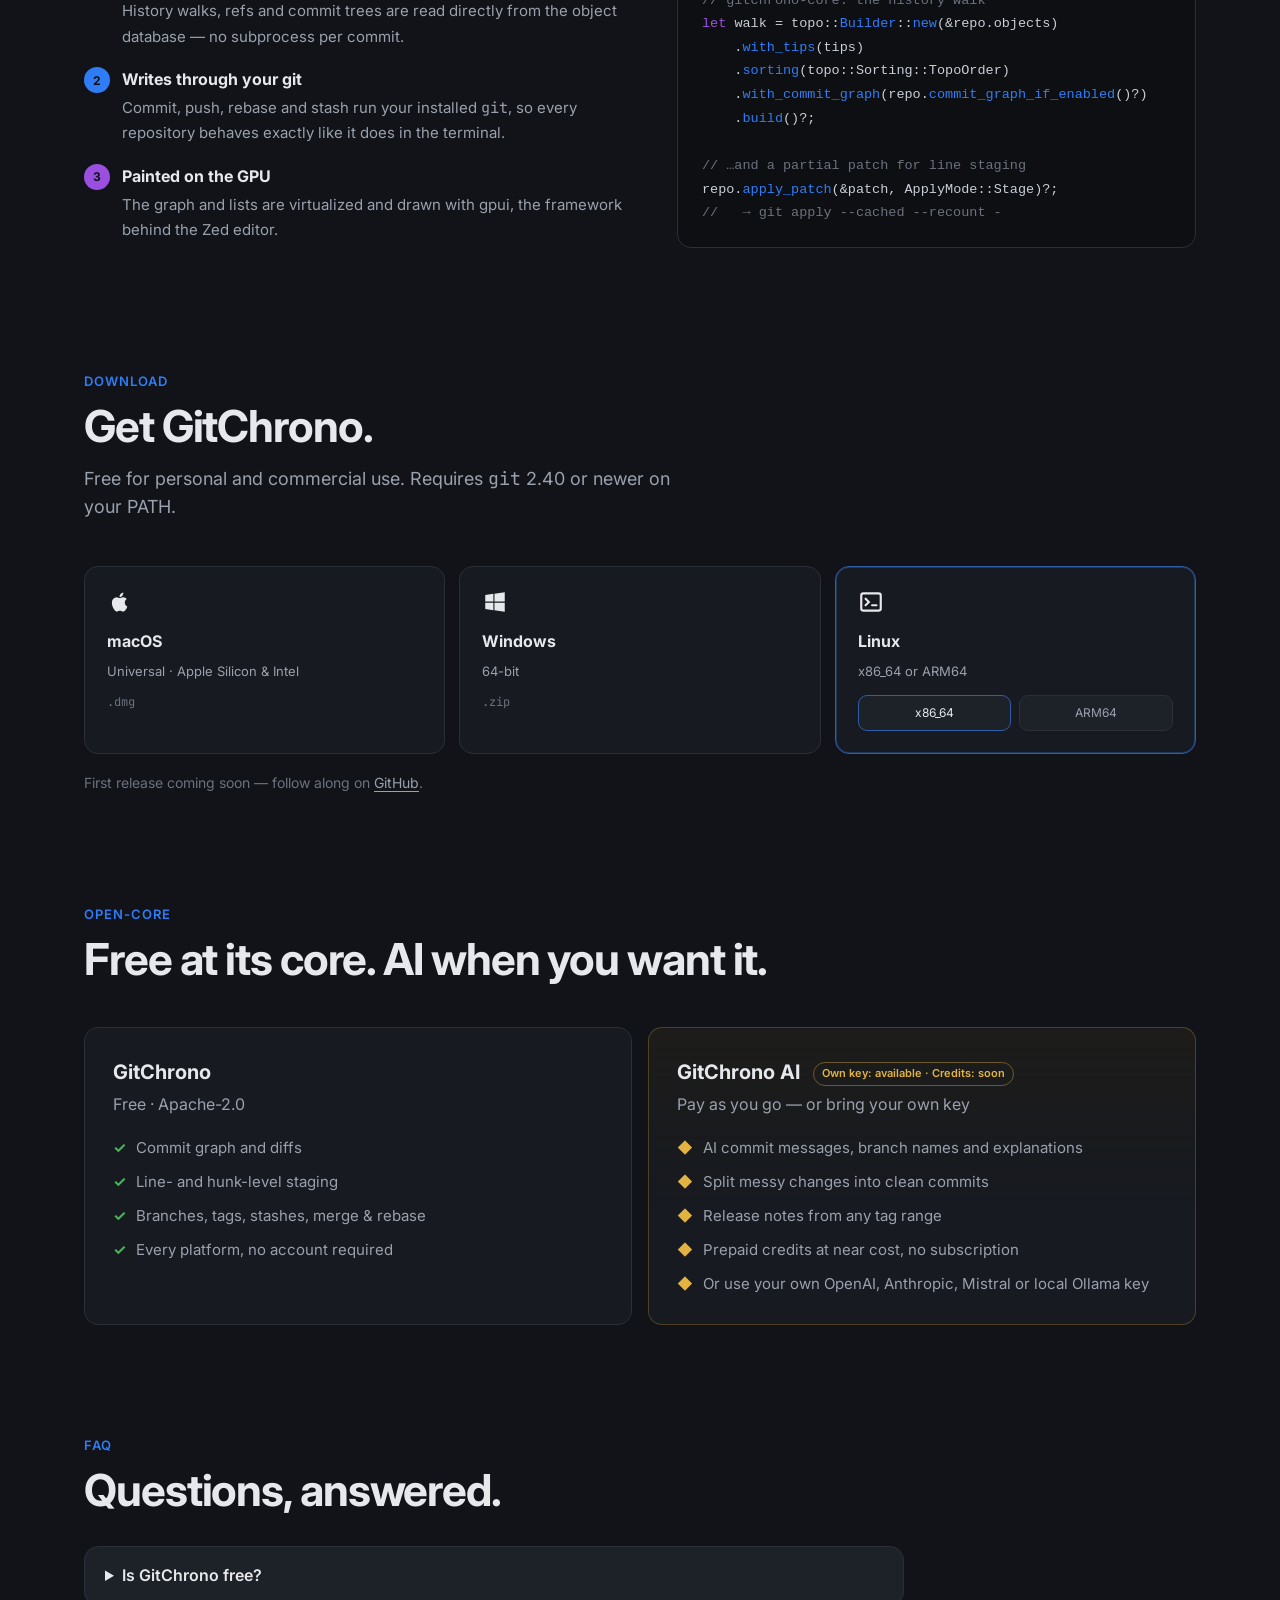
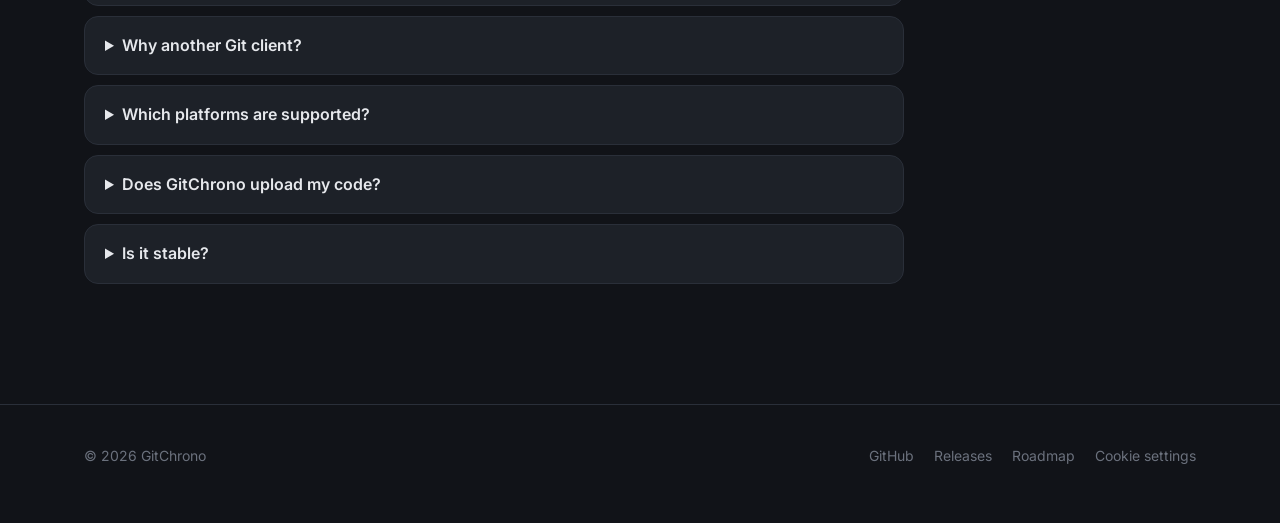
==== commit fd0fa3d4: "Website for v0.2.0: new screenshot and social image, feature cards for tabs, terminal, palette, undo" ====
--- a/site/index.html
+++ b/site/index.html
@@ -35,7 +35,7 @@
         "description": "A fast, native Git GUI client written in Rust with a commit graph, line-level staging and diffs.",
         "applicationCategory": "DeveloperApplication",
         "operatingSystem": "macOS, Windows, Linux",
-        "softwareVersion": "0.1.0",
+        "softwareVersion": "0.2.0",
         "license": "https://www.apache.org/licenses/LICENSE-2.0",
         "downloadUrl": "https://github.com/KumaVolt/GitChrono/releases/latest",
         "screenshot": "https://gitchrono.com/assets/screenshot.png",
@@ -183,7 +183,11 @@
     .list span { color: var(--muted); font-size: 15px; }
 
     /* downloads */
-    .downloads { display: grid; grid-template-columns: repeat(4, 1fr); gap: 14px; margin-top: 44px; }
+    .downloads { display: grid; grid-template-columns: repeat(3, 1fr); gap: 14px; margin-top: 44px; }
+    .arch { display: flex; gap: 8px; margin-top: 8px; flex-wrap: wrap; }
+    .arch a { flex: 1; min-width: 0; text-align: center; padding: 7px 10px; border: 1px solid var(--border); border-radius: 9px; font-size: 12px; color: var(--muted); background: var(--panel); white-space: nowrap; }
+    .arch a:hover { border-color: #3d4452; color: var(--text); }
+    .arch a.mine { border-color: color-mix(in srgb, var(--blue) 60%, var(--border)); color: var(--text); }
     .dl { display: flex; flex-direction: column; gap: 6px; padding: 22px; border: 1px solid var(--border); border-radius: var(--radius); background: var(--bg-2); transition: border-color .15s ease, transform .15s ease; }
     .dl:hover { border-color: #3d4452; transform: translateY(-2px); }
     .dl.recommended { border-color: color-mix(in srgb, var(--blue) 60%, var(--border)); box-shadow: 0 0 0 1px color-mix(in srgb, var(--blue) 30%, transparent) inset; }
@@ -269,7 +273,7 @@
       <div class="fine" id="hero-fine">macOS · Windows · Linux — free</div>
 
       <div class="shot">
-        <img src="assets/screenshot.png" width="2000" height="1296" fetchpriority="high" alt="GitChrono Git GUI showing a colorful commit graph with branches, tags and a commit detail panel">
+        <img src="assets/screenshot.png" width="2000" height="1296" fetchpriority="high" alt="GitChrono with repository tabs, a colorful commit graph, a worktree in the sidebar and the built-in terminal">
       </div>
 
       <div class="stats">
@@ -315,6 +319,36 @@
           <div class="ico"><svg viewBox="0 0 24 24" fill="none" stroke="currentColor" stroke-width="2" stroke-linecap="round"><path d="M12 3 4 7v5c0 5 3.5 8 8 9 4.5-1 8-4 8-9V7z"/><path d="m9 12 2 2 4-4"/></svg></div>
           <h3>Behaves exactly like git</h3>
           <p>Writes go through your own git, so hooks, SSH keys, credential helpers and commit signing all just work.</p>
+        </div>
+        <div class="card" style="--c: var(--cyan)">
+          <div class="ico"><svg viewBox="0 0 24 24" fill="none" stroke="currentColor" stroke-width="2" stroke-linecap="round"><rect x="3" y="6" width="18" height="14" rx="2"/><path d="M3 10h18M8 6V4h5v2"/></svg></div>
+          <h3>Tabs and project folders</h3>
+          <p>A tab per repository, restored on launch. Add a parent folder once and every repository inside it is one click away.</p>
+        </div>
+        <div class="card" style="--c: var(--green)">
+          <div class="ico"><svg viewBox="0 0 24 24" fill="none" stroke="currentColor" stroke-width="2" stroke-linecap="round"><rect x="3" y="4" width="18" height="16" rx="2"/><path d="m7 9 3 3-3 3M13 15h4"/></svg></div>
+          <h3>Built-in terminal</h3>
+          <p>A real shell in every repository, with colors, completion and selection. Open as many as you like with ⌥T.</p>
+        </div>
+        <div class="card" style="--c: var(--blue)">
+          <div class="ico"><svg viewBox="0 0 24 24" fill="none" stroke="currentColor" stroke-width="2" stroke-linecap="round"><circle cx="11" cy="11" r="6"/><path d="m20 20-4.5-4.5"/></svg></div>
+          <h3>Palette and search</h3>
+          <p>⌘P runs any action, checks out any branch or opens any repository. ⌘F searches history by message, author or SHA.</p>
+        </div>
+        <div class="card" style="--c: var(--violet)">
+          <div class="ico"><svg viewBox="0 0 24 24" fill="none" stroke="currentColor" stroke-width="2" stroke-linecap="round"><path d="M9 14 4 9l5-5"/><path d="M4 9h11a5 5 0 0 1 0 10h-3"/></svg></div>
+          <h3>Undo anything</h3>
+          <p>Commit, reset, rebase, checkout, branch or tag: ⌘Z takes it back without ever overwriting your uncommitted work.</p>
+        </div>
+        <div class="card" style="--c: var(--pink)">
+          <div class="ico"><svg viewBox="0 0 24 24" fill="none" stroke="currentColor" stroke-width="2" stroke-linecap="round"><path d="M6 3v12M18 9a3 3 0 1 0 0-6 3 3 0 0 0 0 6zM6 21a3 3 0 1 0 0-6 3 3 0 0 0 0 6zM18 9a9 9 0 0 1-9 9"/></svg></div>
+          <h3>Rebase, resolve, blame</h3>
+          <p>Reorder, squash and reword commits, resolve conflicts side by side, and follow any file through history and blame.</p>
+        </div>
+        <div class="card" style="--c: var(--amber)">
+          <div class="ico"><svg viewBox="0 0 24 24" fill="none" stroke="currentColor" stroke-width="2" stroke-linecap="round"><path d="M12 3v4M12 17v4M3 12h4M17 12h4M6 6l2.5 2.5M15.5 15.5 18 18M6 18l2.5-2.5M15.5 8.5 18 6"/></svg></div>
+          <h3>AI commit messages</h3>
+          <p>One click writes a commit message in your repository's style, using your own OpenAI, Anthropic, Mistral, Gemini or local model.</p>
         </div>
       </div>
     </div>
@@ -358,14 +392,14 @@
           <svg viewBox="0 0 24 24" fill="currentColor"><path d="M3 5.5 10.5 4.4v7.1H3zm0 13L10.5 19.6v-7H3zm8.5 1.2L21 21v-8.4h-9.5zm0-15.4v7.2H21V3z"/></svg>
           <b>Windows</b><span>64-bit</span><span class="file mono">.zip</span>
         </a>
-        <a class="dl" data-os="linux" data-match="linux-x86_64.tar.gz" href="https://github.com/KumaVolt/GitChrono/releases/latest">
+        <div class="dl" data-os="linux">
           <svg viewBox="0 0 24 24" fill="none" stroke="currentColor" stroke-width="2" stroke-linecap="round"><rect x="3" y="4" width="18" height="16" rx="2"/><path d="m7 9 3 3-3 3M13 15h4"/></svg>
-          <b>Linux</b><span>x86_64</span><span class="file mono">.tar.gz</span>
-        </a>
-        <a class="dl" data-os="linux-arm" data-match="linux-aarch64.tar.gz" href="https://github.com/KumaVolt/GitChrono/releases/latest">
-          <svg viewBox="0 0 24 24" fill="none" stroke="currentColor" stroke-width="2" stroke-linecap="round"><rect x="6" y="6" width="12" height="12" rx="2"/><path d="M9 2v4M15 2v4M9 18v4M15 18v4M2 9h4M2 15h4M18 9h4M18 15h4"/></svg>
-          <b>Linux ARM</b><span>aarch64</span><span class="file mono">.tar.gz</span>
-        </a>
+          <b>Linux</b><span>x86_64 or ARM64</span>
+          <div class="arch">
+            <a data-os="linux" data-match="linux-x86_64.tar.gz" data-label="x86_64" href="https://github.com/KumaVolt/GitChrono/releases/latest">x86_64</a>
+            <a data-os="linux-arm" data-match="linux-aarch64.tar.gz" data-label="ARM64" href="https://github.com/KumaVolt/GitChrono/releases/latest">ARM64</a>
+          </div>
+        </div>
       </div>
       <div class="release-meta" id="release-meta">Builds are published on <a href="https://github.com/KumaVolt/GitChrono/releases">GitHub Releases</a>.</div>
     </div>
@@ -444,10 +478,12 @@
       const ua = navigator.userAgent;
       const os = /Mac/.test(ua) ? 'mac' : /Win/.test(ua) ? 'win' : /Linux/.test(ua) ? (/aarch64|arm/i.test(ua) ? 'linux-arm' : 'linux') : null;
       const names = { mac: 'macOS', win: 'Windows', linux: 'Linux', 'linux-arm': 'Linux ARM' };
-      const cards = Array.from(document.querySelectorAll('.dl'));
+      // Every download link (whole cards for macOS/Windows, the arch buttons for Linux).
+      const cards = Array.from(document.querySelectorAll('.downloads [data-match]'));
       const mine = cards.find(c => c.dataset.os === os);
       if (mine) {
-        mine.classList.add('recommended');
+        mine.closest('.dl').classList.add('recommended');
+        if (!mine.classList.contains('dl')) mine.classList.add('mine');
         document.getElementById('hero-download-label').textContent = 'Download for ' + names[os];
       }
 
@@ -458,7 +494,10 @@
             const asset = release.assets.find(a => a.name.endsWith(card.dataset.match));
             if (!asset) continue;
             card.href = asset.browser_download_url;
-            card.querySelector('.file').textContent = asset.name + ' · ' + (asset.size / 1048576).toFixed(1) + ' MB';
+            const size = (asset.size / 1048576).toFixed(1) + ' MB';
+            const file = card.querySelector('.file');
+            if (file) file.textContent = (asset.name.endsWith('.tar.gz') ? 'tar.gz' : asset.name.split('.').pop()) + ' · ' + size;
+            else card.textContent = card.dataset.label + ' · ' + size;
           }
           if (mine && mine.href.includes('/download/')) document.getElementById('hero-download').href = mine.href;
           const date = new Date(release.published_at).toLocaleDateString(undefined, { year: 'numeric', month: 'long', day: 'numeric' });
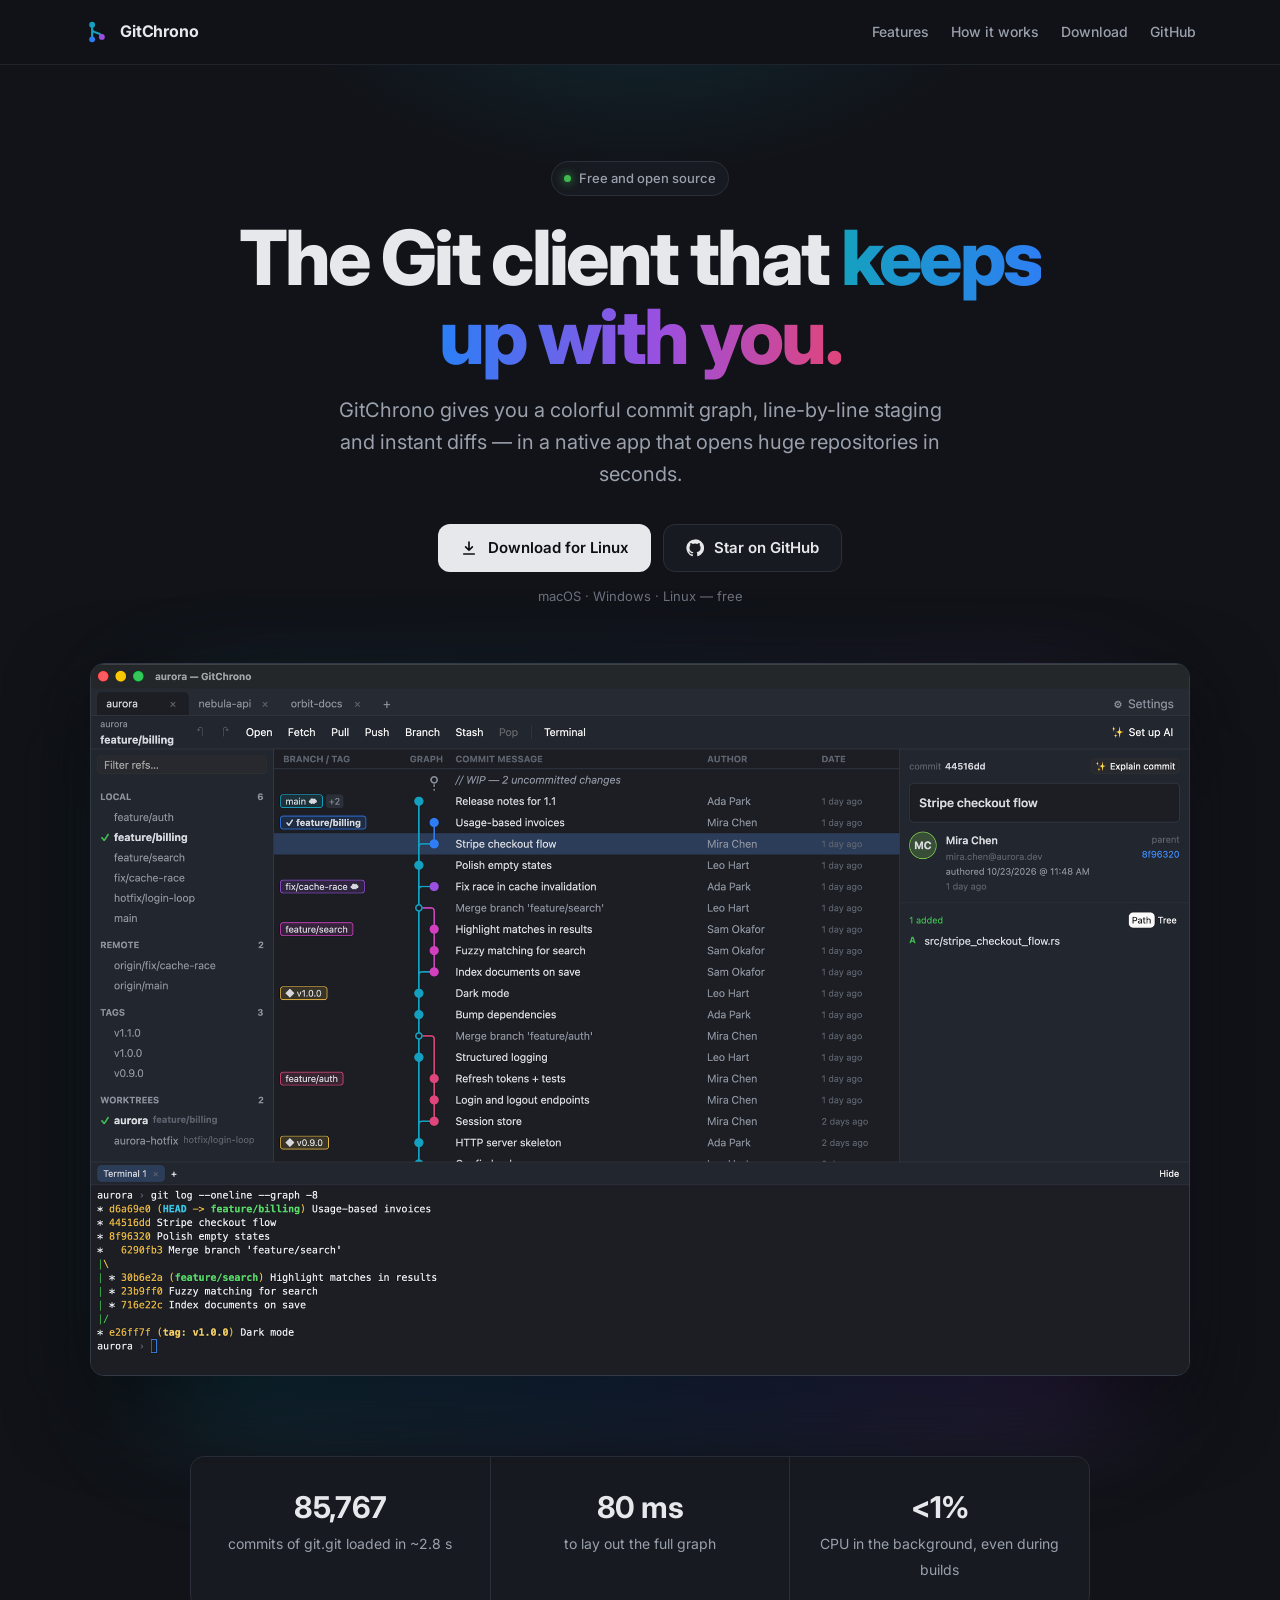
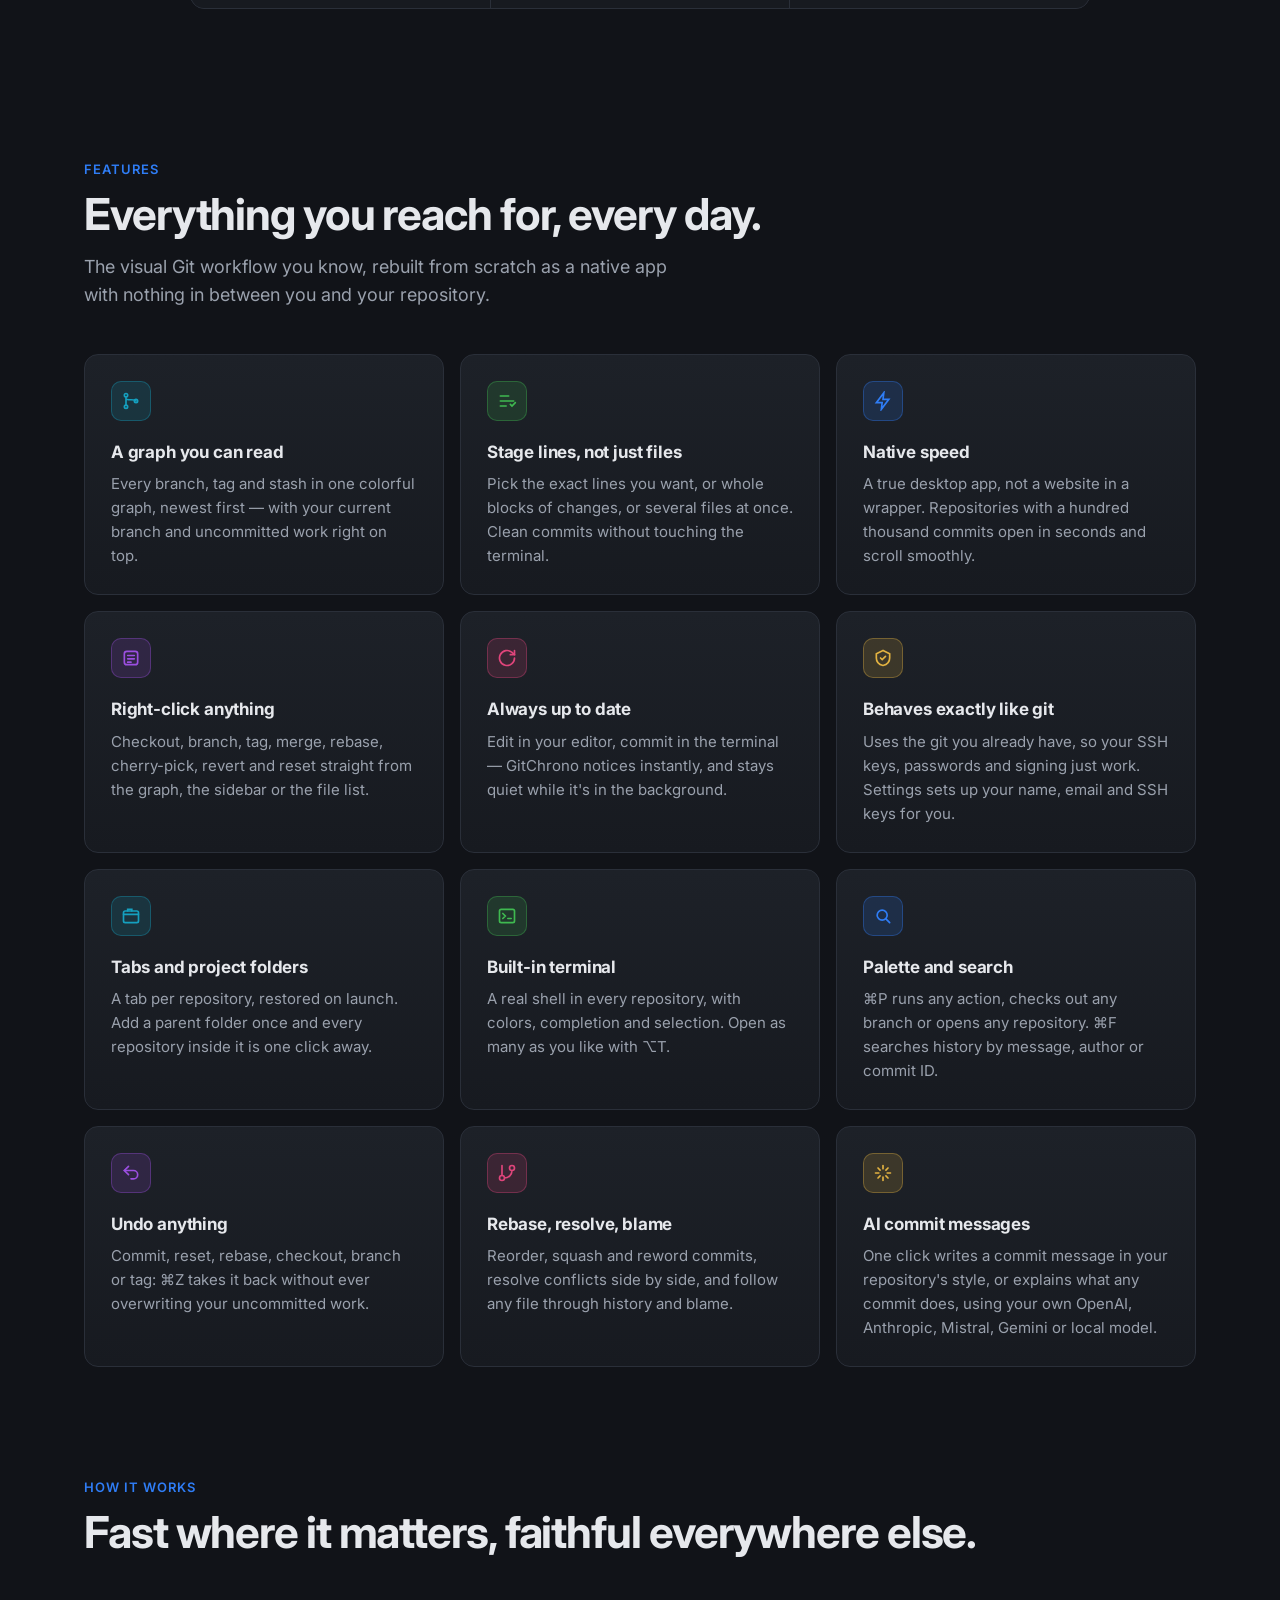
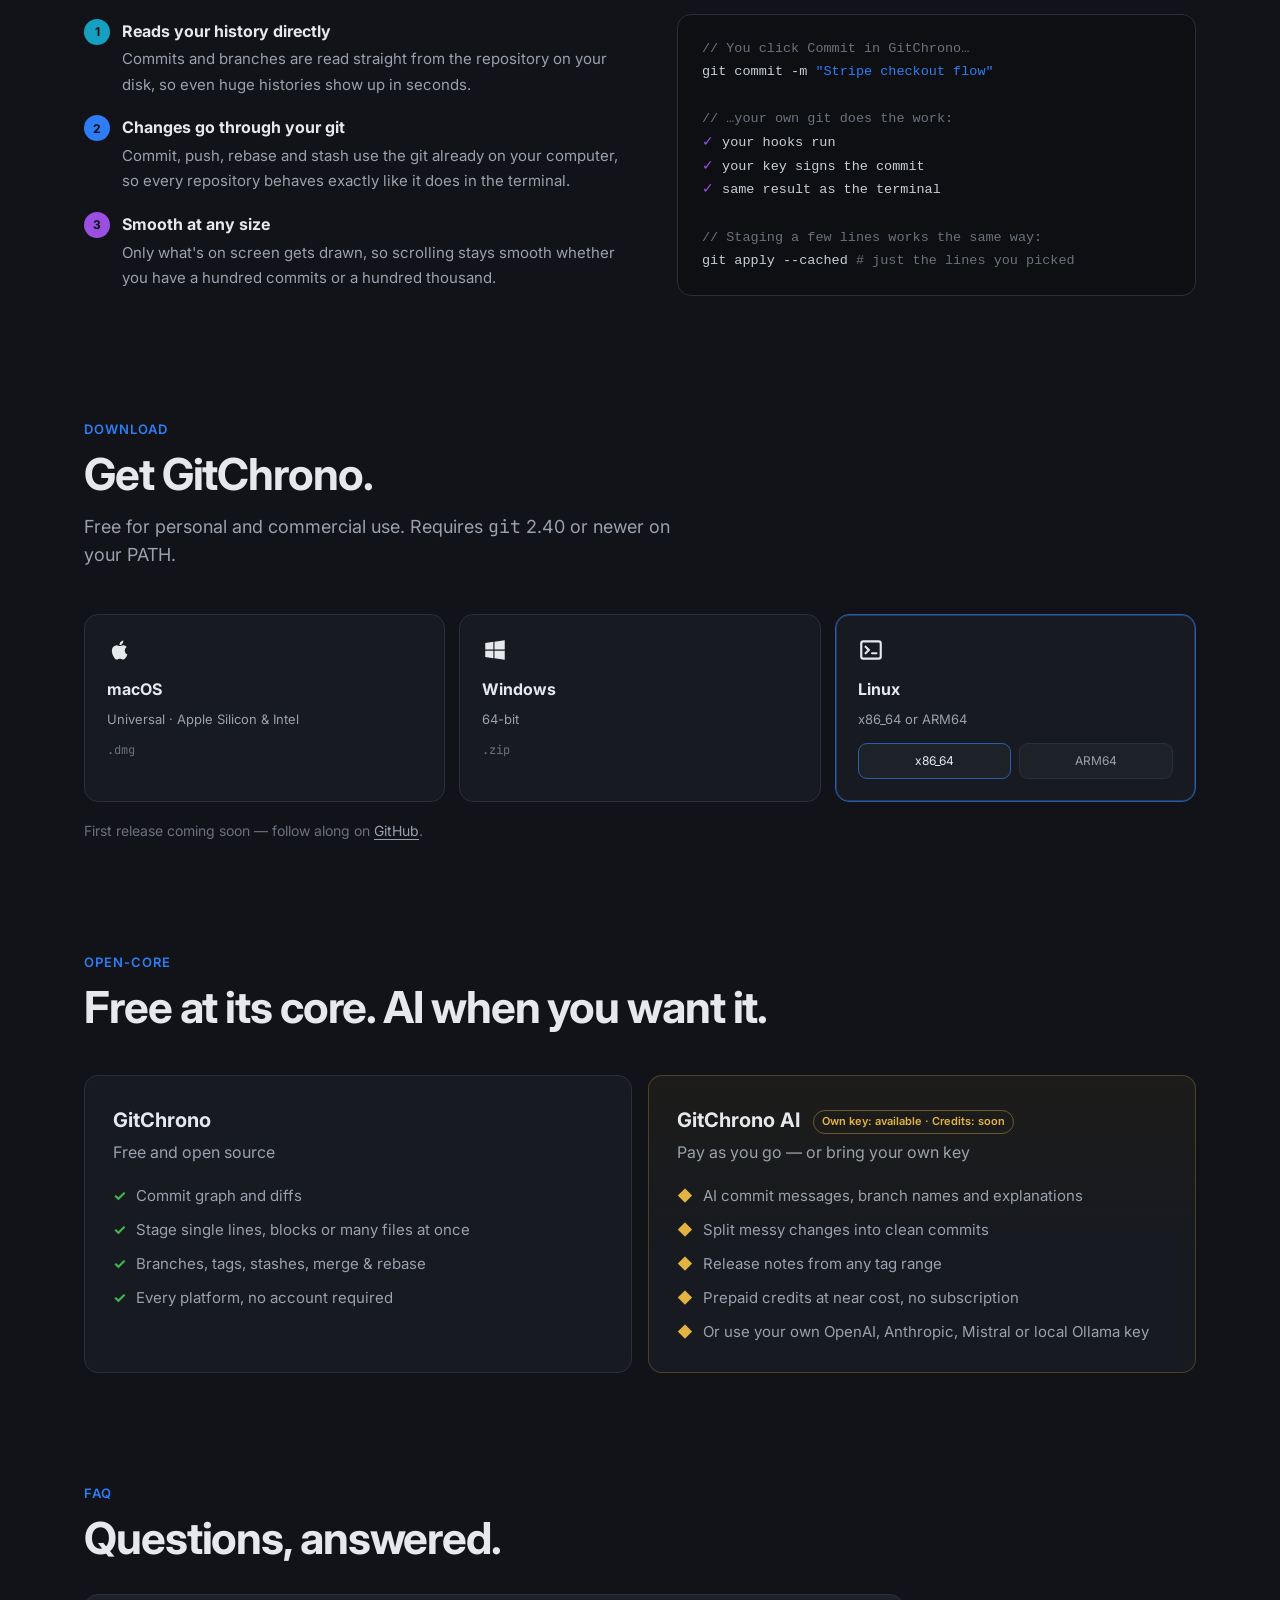
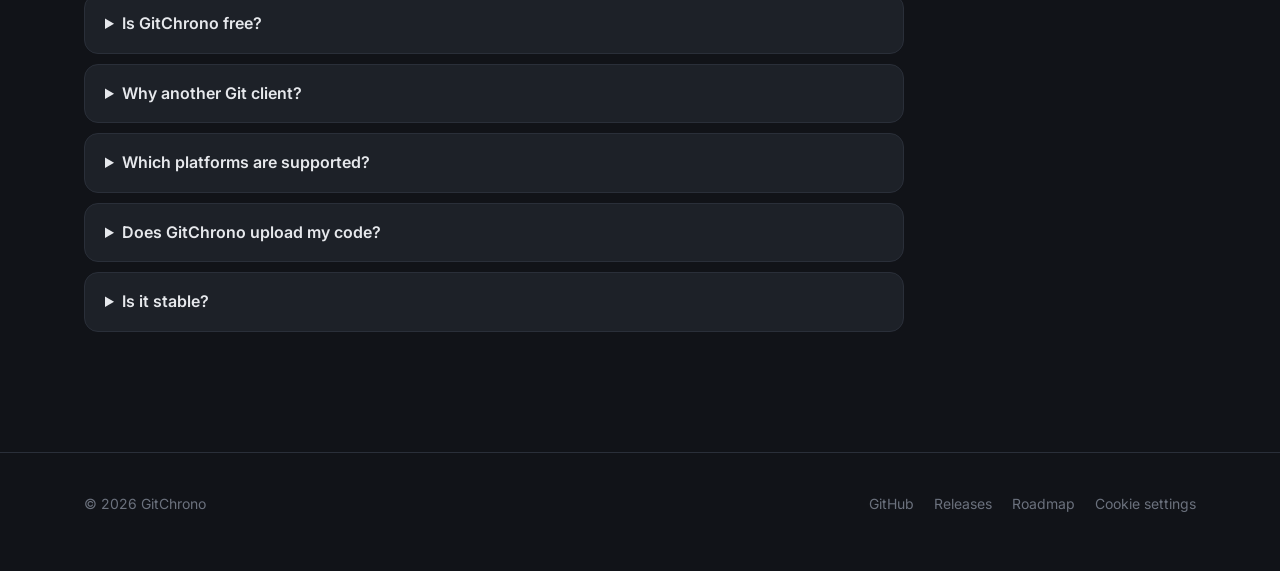
==== commit f337b4d3: "Website: fresh screenshot and social image, plain-language copy New screenshot from the current buil" ====
--- a/site/index.html
+++ b/site/index.html
@@ -4,7 +4,7 @@
   <meta charset="utf-8">
   <meta name="viewport" content="width=device-width, initial-scale=1">
   <title>GitChrono — Fast, native Git GUI for macOS, Windows &amp; Linux</title>
-  <meta name="description" content="GitChrono is a free, open-source Git GUI client written in Rust: a colorful commit graph, line-level staging, instant diffs and optional AI commit messages. For macOS, Windows and Linux.">
+  <meta name="description" content="GitChrono is a free, open-source Git app for macOS, Windows and Linux: a colorful commit graph, line-by-line staging, instant diffs and optional AI commit messages.">
   <meta name="keywords" content="git gui, git client, git gui alternative, git commit graph, rust git client, open source git gui, mac git client, linux git client, windows git client">
   <link rel="canonical" href="https://gitchrono.com/">
   <meta name="robots" content="index, follow, max-image-preview:large">
@@ -13,7 +13,7 @@
   <meta property="og:type" content="website">
   <meta property="og:site_name" content="GitChrono">
   <meta property="og:title" content="GitChrono — Fast, native Git GUI">
-  <meta property="og:description" content="A colorful commit graph, line-level staging and instant diffs. Written in Rust, GPU-rendered, free and open source.">
+  <meta property="og:description" content="A colorful commit graph, line-by-line staging and instant diffs. Fast, native, free and open source.">
   <meta property="og:image" content="https://gitchrono.com/assets/og.png">
   <meta property="og:image:width" content="1200">
   <meta property="og:image:height" content="630">
@@ -22,7 +22,7 @@
   <meta property="og:locale" content="en_US">
   <meta name="twitter:card" content="summary_large_image">
   <meta name="twitter:title" content="GitChrono — Fast, native Git GUI">
-  <meta name="twitter:description" content="A colorful commit graph, line-level staging and instant diffs. Written in Rust, free and open source.">
+  <meta name="twitter:description" content="A colorful commit graph, line-by-line staging and instant diffs. Fast, native, free and open source.">
   <meta name="twitter:image" content="https://gitchrono.com/assets/og.png">
   <script type="application/ld+json">
   {
@@ -32,7 +32,7 @@
         "@type": "SoftwareApplication",
         "name": "GitChrono",
         "url": "https://gitchrono.com/",
-        "description": "A fast, native Git GUI client written in Rust with a commit graph, line-level staging and diffs.",
+        "description": "A fast, native Git app with a commit graph, line-by-line staging and diffs.",
         "applicationCategory": "DeveloperApplication",
         "operatingSystem": "macOS, Windows, Linux",
         "softwareVersion": "0.2.0",
@@ -46,9 +46,9 @@
         "@type": "FAQPage",
         "mainEntity": [
           { "@type": "Question", "name": "Is GitChrono free?", "acceptedAnswer": { "@type": "Answer", "text": "Yes. The Git client is free and open source under the Apache-2.0 licence. Optional AI features work with your own API key, or with prepaid credits later." } },
-          { "@type": "Question", "name": "Why another Git client?", "acceptedAnswer": { "@type": "Answer", "text": "GitChrono is native Rust instead of Electron: it opens huge repositories in seconds, stays light on memory and battery, and works without an account." } },
+          { "@type": "Question", "name": "Why another Git client?", "acceptedAnswer": { "@type": "Answer", "text": "GitChrono is a real desktop app, not a web page in a wrapper: it opens huge repositories in seconds, stays light on memory and battery, and works without an account." } },
           { "@type": "Question", "name": "Which platforms does GitChrono support?", "acceptedAnswer": { "@type": "Answer", "text": "macOS (Apple Silicon and Intel), Windows 64-bit and Linux (x86_64 and ARM64)." } },
-          { "@type": "Question", "name": "Does GitChrono upload my code?", "acceptedAnswer": { "@type": "Answer", "text": "No. GitChrono works locally with your git installation. AI features only send a trimmed diff, with secrets redacted, to the provider you choose, and only when you click an AI button." } },
+          { "@type": "Question", "name": "Does GitChrono upload my code?", "acceptedAnswer": { "@type": "Answer", "text": "No. GitChrono works locally with your git installation. AI features only send the changes involved, trimmed and with passwords and keys removed, to the provider you choose, and only when you click an AI button." } },
           { "@type": "Question", "name": "Is GitChrono stable?", "acceptedAnswer": { "@type": "Answer", "text": "GitChrono is in alpha. Expect bugs and keep a pushed remote or backup of repositories you can't afford to lose." } }
         ]
       }
@@ -257,7 +257,7 @@
 
   <header class="hero">
     <div class="wrap">
-      <span class="eyebrow"><span class="dot"></span> Open source · written in Rust</span>
+      <span class="eyebrow"><span class="dot"></span> Free and open source</span>
       <h1>The Git client that <span class="grad">keeps up with you.</span></h1>
       <p class="lede">GitChrono gives you a colorful commit graph, line-by-line staging and instant diffs — in a native app that opens huge repositories in seconds.</p>
       <div class="cta">
@@ -273,7 +273,7 @@
       <div class="fine" id="hero-fine">macOS · Windows · Linux — free</div>
 
       <div class="shot">
-        <img src="assets/screenshot.png" width="2000" height="1296" fetchpriority="high" alt="GitChrono with repository tabs, a colorful commit graph, a worktree in the sidebar and the built-in terminal">
+        <img src="assets/screenshot.png" width="2000" height="1296" fetchpriority="high" alt="GitChrono with repository tabs, a colorful commit graph, commit details and the built-in terminal">
       </div>
 
       <div class="stats">
@@ -293,17 +293,17 @@
         <div class="card" style="--c: var(--cyan)">
           <div class="ico"><svg viewBox="0 0 24 24" fill="none" stroke="currentColor" stroke-width="2" stroke-linecap="round"><circle cx="6" cy="5" r="2"/><circle cx="6" cy="19" r="2"/><circle cx="18" cy="12" r="2"/><path d="M6 7v10M6 9c0 3 12 0 12 3"/></svg></div>
           <h3>A graph you can read</h3>
-          <p>Every branch, remote, tag and stash in one colorful, topologically ordered graph — with HEAD and your uncommitted work right on top.</p>
+          <p>Every branch, tag and stash in one colorful graph, newest first — with your current branch and uncommitted work right on top.</p>
         </div>
         <div class="card" style="--c: var(--green)">
           <div class="ico"><svg viewBox="0 0 24 24" fill="none" stroke="currentColor" stroke-width="2" stroke-linecap="round"><path d="M4 6h10M4 12h16M4 18h7"/><path d="m16 16 2 2 4-4"/></svg></div>
           <h3>Stage lines, not just files</h3>
-          <p>Click the exact lines you want, or stage, unstage and discard whole hunks. Perfect commits without touching the terminal.</p>
+          <p>Pick the exact lines you want, or whole blocks of changes, or several files at once. Clean commits without touching the terminal.</p>
         </div>
         <div class="card" style="--c: var(--blue)">
           <div class="ico"><svg viewBox="0 0 24 24" fill="none" stroke="currentColor" stroke-width="2" stroke-linecap="round"><path d="M13 2 4 14h7l-1 8 9-12h-7z"/></svg></div>
           <h3>Native speed</h3>
-          <p>Rust from top to bottom, GPU-rendered with gpui. History comes straight from gitoxide, so even giant repos open in seconds.</p>
+          <p>A true desktop app, not a website in a wrapper. Repositories with a hundred thousand commits open in seconds and scroll smoothly.</p>
         </div>
         <div class="card" style="--c: var(--violet)">
           <div class="ico"><svg viewBox="0 0 24 24" fill="none" stroke="currentColor" stroke-width="2" stroke-linecap="round"><rect x="4" y="4" width="16" height="16" rx="3"/><path d="M8 9h8M8 13h8M8 17h4"/></svg></div>
@@ -318,7 +318,7 @@
         <div class="card" style="--c: var(--amber)">
           <div class="ico"><svg viewBox="0 0 24 24" fill="none" stroke="currentColor" stroke-width="2" stroke-linecap="round"><path d="M12 3 4 7v5c0 5 3.5 8 8 9 4.5-1 8-4 8-9V7z"/><path d="m9 12 2 2 4-4"/></svg></div>
           <h3>Behaves exactly like git</h3>
-          <p>Writes go through your own git, so hooks, SSH keys, credential helpers and commit signing all just work.</p>
+          <p>Uses the git you already have, so your SSH keys, passwords and signing just work. Settings sets up your name, email and SSH keys for you.</p>
         </div>
         <div class="card" style="--c: var(--cyan)">
           <div class="ico"><svg viewBox="0 0 24 24" fill="none" stroke="currentColor" stroke-width="2" stroke-linecap="round"><rect x="3" y="6" width="18" height="14" rx="2"/><path d="M3 10h18M8 6V4h5v2"/></svg></div>
@@ -333,7 +333,7 @@
         <div class="card" style="--c: var(--blue)">
           <div class="ico"><svg viewBox="0 0 24 24" fill="none" stroke="currentColor" stroke-width="2" stroke-linecap="round"><circle cx="11" cy="11" r="6"/><path d="m20 20-4.5-4.5"/></svg></div>
           <h3>Palette and search</h3>
-          <p>⌘P runs any action, checks out any branch or opens any repository. ⌘F searches history by message, author or SHA.</p>
+          <p>⌘P runs any action, checks out any branch or opens any repository. ⌘F searches history by message, author or commit ID.</p>
         </div>
         <div class="card" style="--c: var(--violet)">
           <div class="ico"><svg viewBox="0 0 24 24" fill="none" stroke="currentColor" stroke-width="2" stroke-linecap="round"><path d="M9 14 4 9l5-5"/><path d="M4 9h11a5 5 0 0 1 0 10h-3"/></svg></div>
@@ -348,7 +348,7 @@
         <div class="card" style="--c: var(--amber)">
           <div class="ico"><svg viewBox="0 0 24 24" fill="none" stroke="currentColor" stroke-width="2" stroke-linecap="round"><path d="M12 3v4M12 17v4M3 12h4M17 12h4M6 6l2.5 2.5M15.5 15.5 18 18M6 18l2.5-2.5M15.5 8.5 18 6"/></svg></div>
           <h3>AI commit messages</h3>
-          <p>One click writes a commit message in your repository's style, using your own OpenAI, Anthropic, Mistral, Gemini or local model.</p>
+          <p>One click writes a commit message in your repository's style, or explains what any commit does, using your own OpenAI, Anthropic, Mistral, Gemini or local model.</p>
         </div>
       </div>
     </div>
@@ -360,20 +360,20 @@
       <h2>Fast where it matters, faithful everywhere else.</h2>
       <div class="split">
         <ul class="list">
-          <li style="--c: var(--cyan)"><span class="n">1</span><div><b>Reads in-process with gitoxide</b><span>History walks, refs and commit trees are read directly from the object database — no subprocess per commit.</span></div></li>
-          <li style="--c: var(--blue)"><span class="n">2</span><div><b>Writes through your git</b><span>Commit, push, rebase and stash run your installed <code>git</code>, so every repository behaves exactly like it does in the terminal.</span></div></li>
-          <li style="--c: var(--violet)"><span class="n">3</span><div><b>Painted on the GPU</b><span>The graph and lists are virtualized and drawn with gpui, the framework behind the Zed editor.</span></div></li>
+          <li style="--c: var(--cyan)"><span class="n">1</span><div><b>Reads your history directly</b><span>Commits and branches are read straight from the repository on your disk, so even huge histories show up in seconds.</span></div></li>
+          <li style="--c: var(--blue)"><span class="n">2</span><div><b>Changes go through your git</b><span>Commit, push, rebase and stash use the git already on your computer, so every repository behaves exactly like it does in the terminal.</span></div></li>
+          <li style="--c: var(--violet)"><span class="n">3</span><div><b>Smooth at any size</b><span>Only what's on screen gets drawn, so scrolling stays smooth whether you have a hundred commits or a hundred thousand.</span></div></li>
         </ul>
-        <pre class="code"><span class="c">// gitchrono-core: the history walk</span>
-<span class="k">let</span> walk = topo::<span class="f">Builder</span>::<span class="f">new</span>(&amp;repo.objects)
-    .<span class="f">with_tips</span>(tips)
-    .<span class="f">sorting</span>(topo::Sorting::TopoOrder)
-    .<span class="f">with_commit_graph</span>(repo.<span class="f">commit_graph_if_enabled</span>()?)
-    .<span class="f">build</span>()?;
-
-<span class="c">// …and a partial patch for line staging</span>
-repo.<span class="f">apply_patch</span>(&amp;patch, ApplyMode::Stage)?;
-<span class="c">//   → git apply --cached --recount -</span></pre>
+        <pre class="code"><span class="c">// You click Commit in GitChrono…</span>
+git commit -m <span class="f">"Stripe checkout flow"</span>
+
+<span class="c">// …your own git does the work:</span>
+<span class="k">✓</span> your hooks run
+<span class="k">✓</span> your key signs the commit
+<span class="k">✓</span> same result as the terminal
+
+<span class="c">// Staging a few lines works the same way:</span>
+git apply --cached <span class="c"># just the lines you picked</span></pre>
       </div>
     </div>
   </section>
@@ -412,10 +412,10 @@
       <div class="oc">
         <div class="tier">
           <h3>GitChrono</h3>
-          <div class="price">Free · Apache-2.0</div>
+          <div class="price">Free and open source</div>
           <ul>
             <li>Commit graph and diffs</li>
-            <li>Line- and hunk-level staging</li>
+            <li>Stage single lines, blocks or many files at once</li>
             <li>Branches, tags, stashes, merge &amp; rebase</li>
             <li>Every platform, no account required</li>
           </ul>
@@ -441,9 +441,9 @@
       <h2>Questions, answered.</h2>
       <div class="faq">
         <details><summary>Is GitChrono free?</summary><p>Yes. The Git client is free and open source under the Apache-2.0 licence. Optional AI features work with your own API key, or with prepaid credits later.</p></details>
-        <details><summary>Why another Git client?</summary><p>GitChrono is native Rust instead of Electron: it opens huge repositories in seconds, stays light on memory and battery, and works without an account.</p></details>
+        <details><summary>Why another Git client?</summary><p>GitChrono is a real desktop app, not a web page in a wrapper: it opens huge repositories in seconds, stays light on memory and battery, and works without an account.</p></details>
         <details><summary>Which platforms are supported?</summary><p>macOS (Apple Silicon and Intel), Windows 64-bit and Linux (x86_64 and ARM64).</p></details>
-        <details><summary>Does GitChrono upload my code?</summary><p>No. It works locally with your own <code>git</code>. AI features only send a trimmed diff, with secrets redacted, to the provider you choose, and only when you click an AI button.</p></details>
+        <details><summary>Does GitChrono upload my code?</summary><p>No. It works locally with your own <code>git</code>. AI features only send the changes involved, trimmed and with passwords and keys removed, to the provider you choose, and only when you click an AI button.</p></details>
         <details><summary>Is it stable?</summary><p>GitChrono is in alpha: use it at your own risk. Keep a pushed remote or a backup of repositories you can't afford to lose.</p></details>
       </div>
     </div>
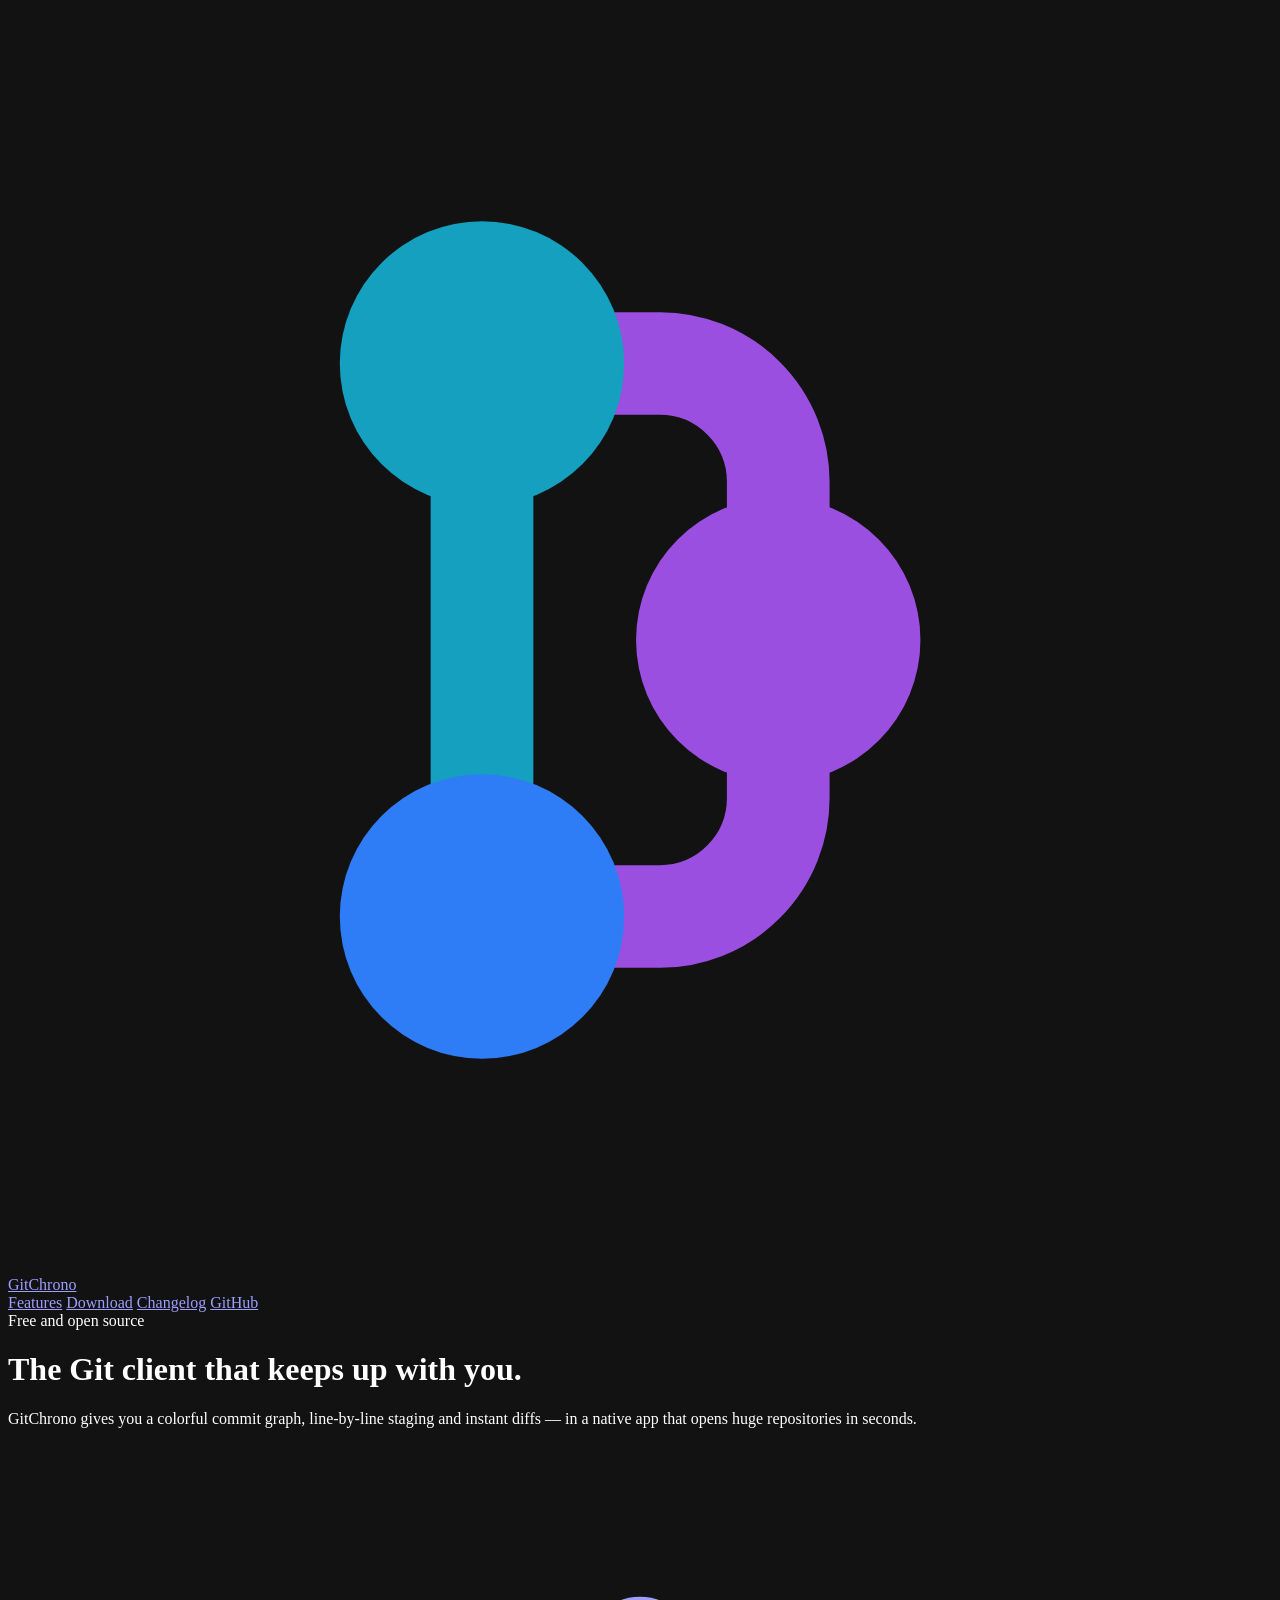
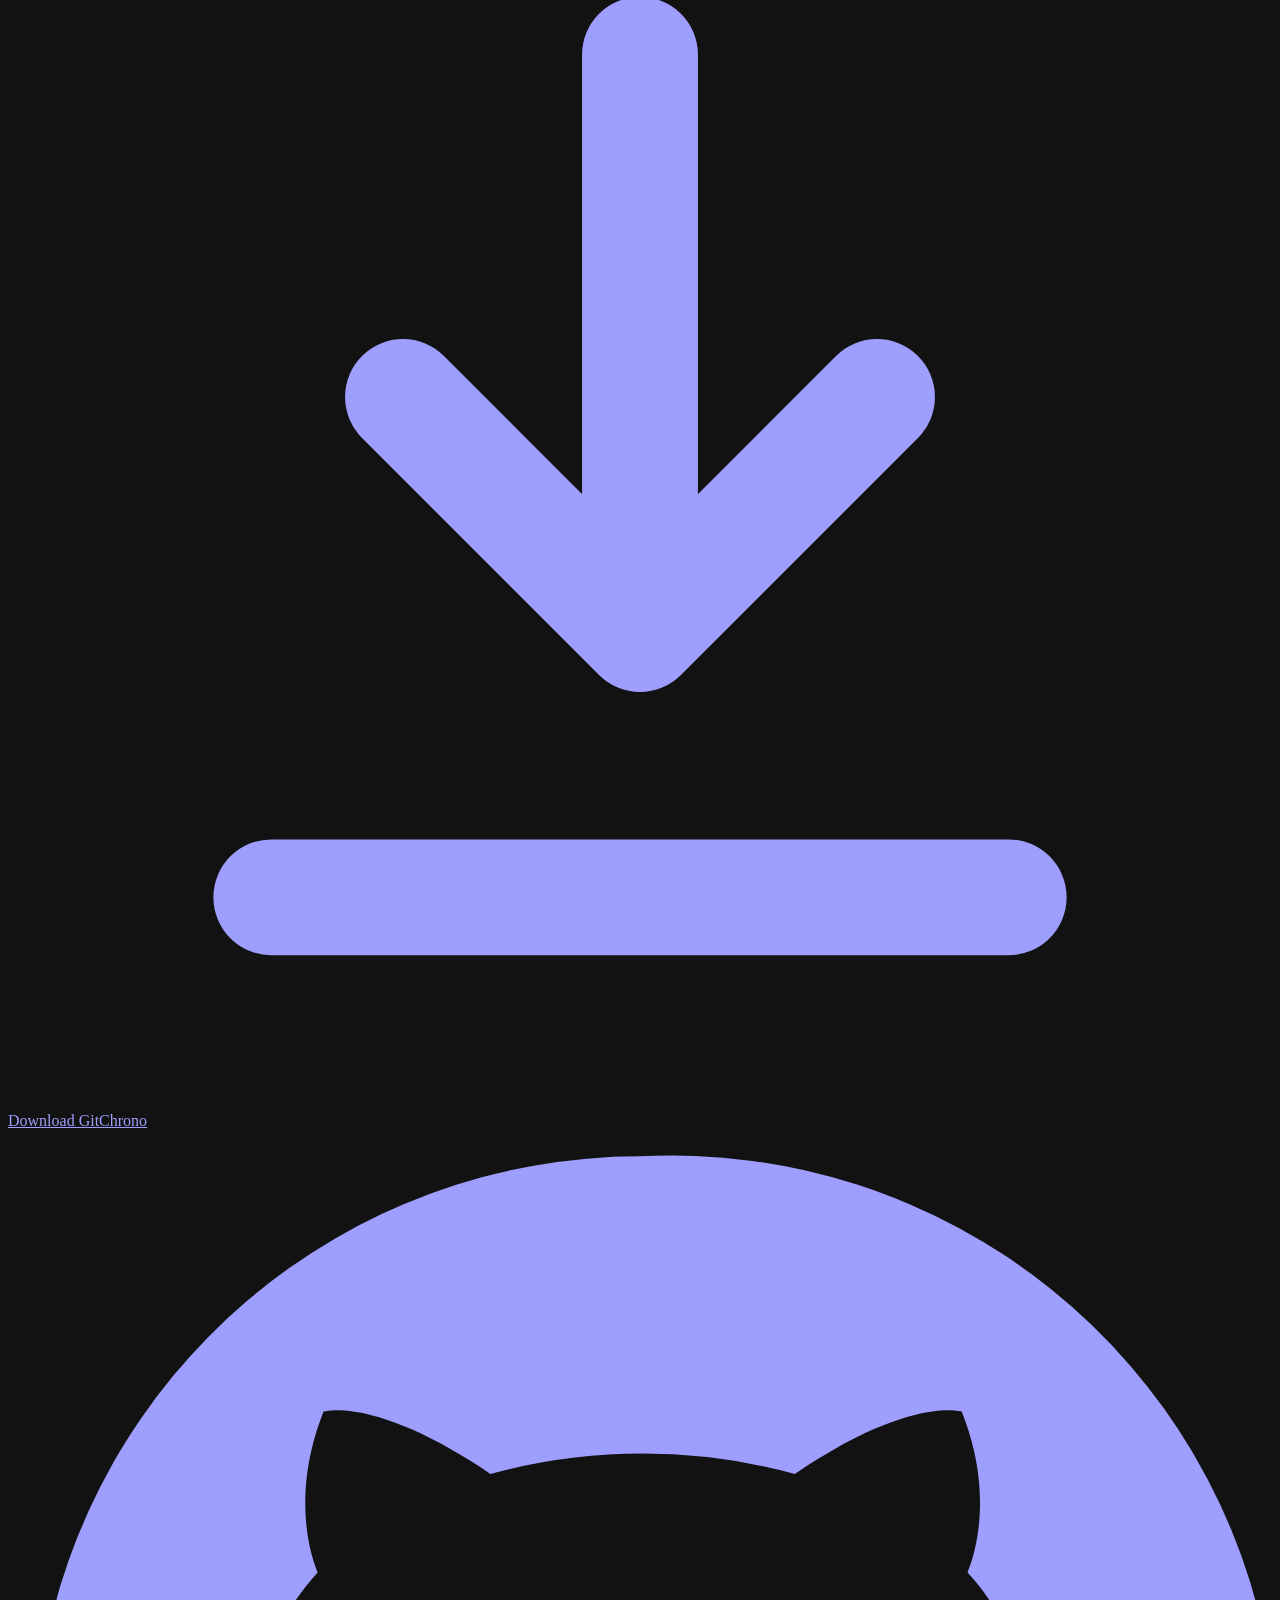
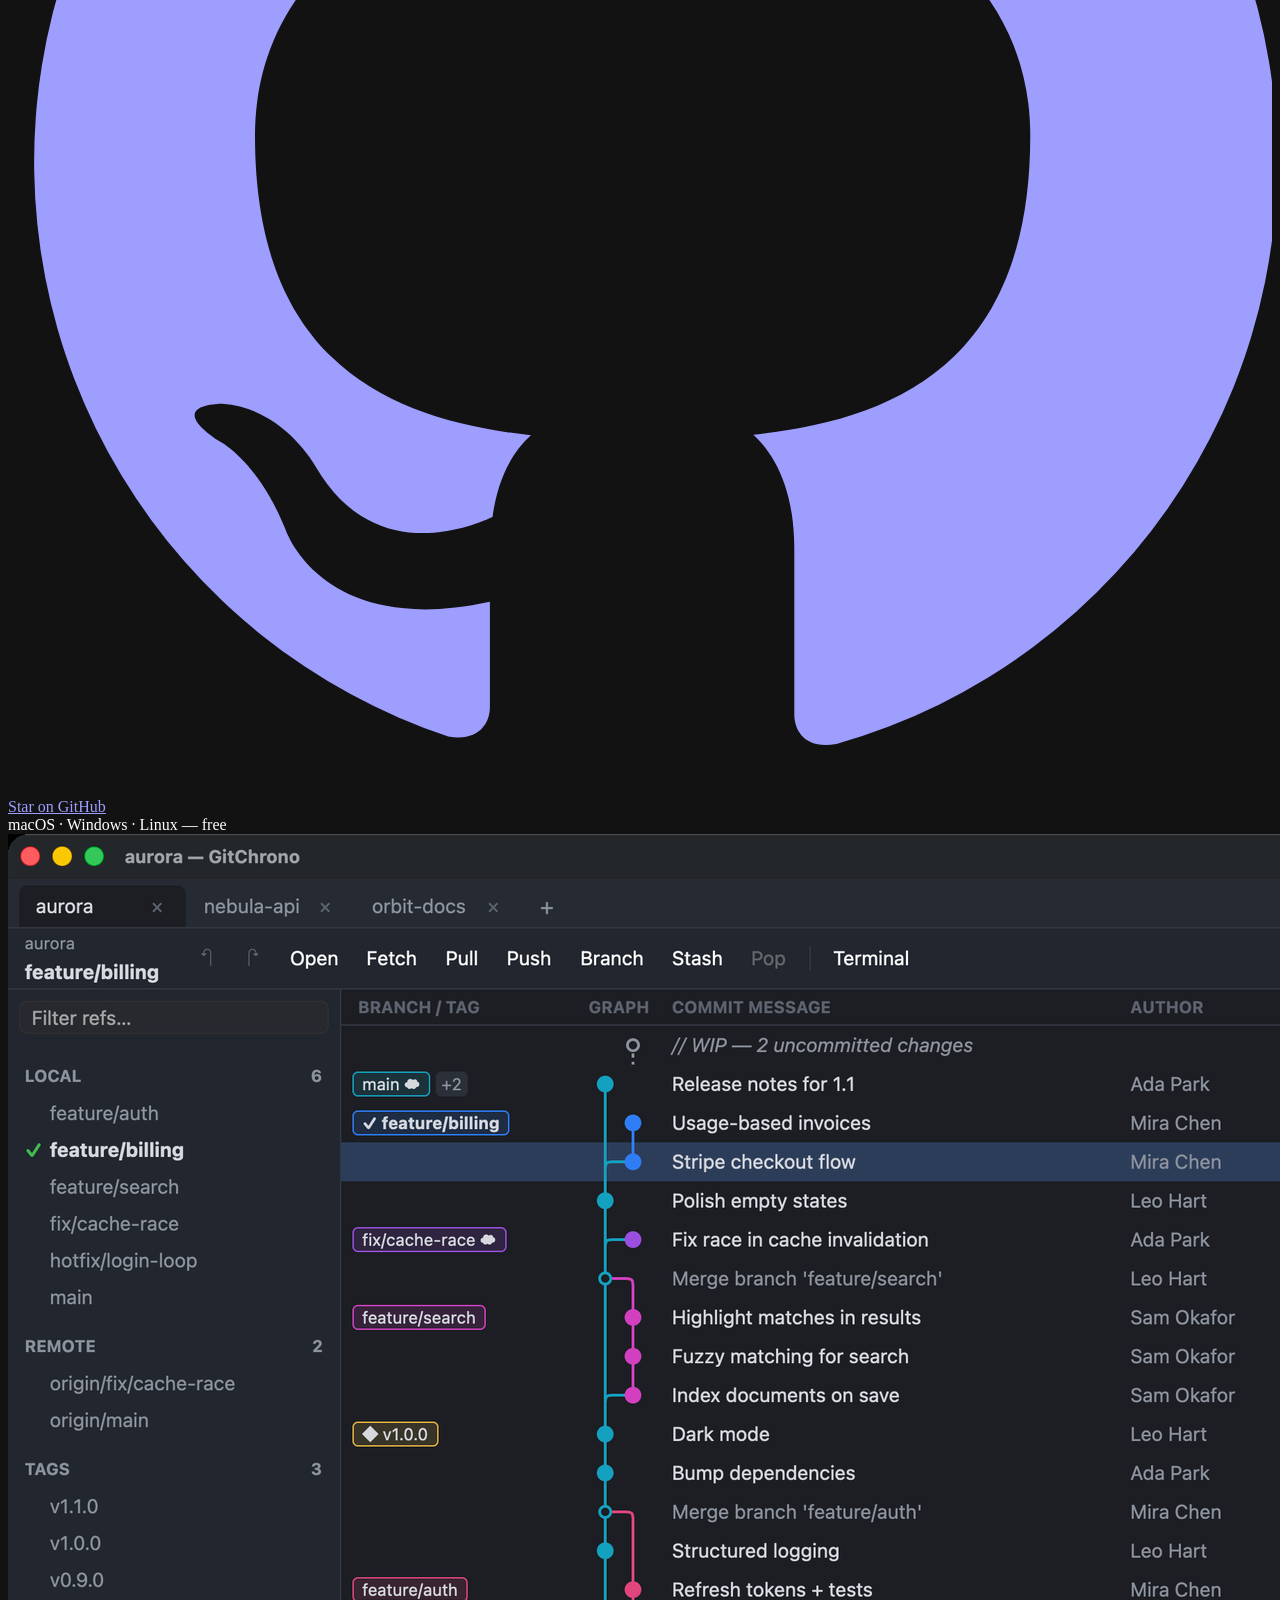
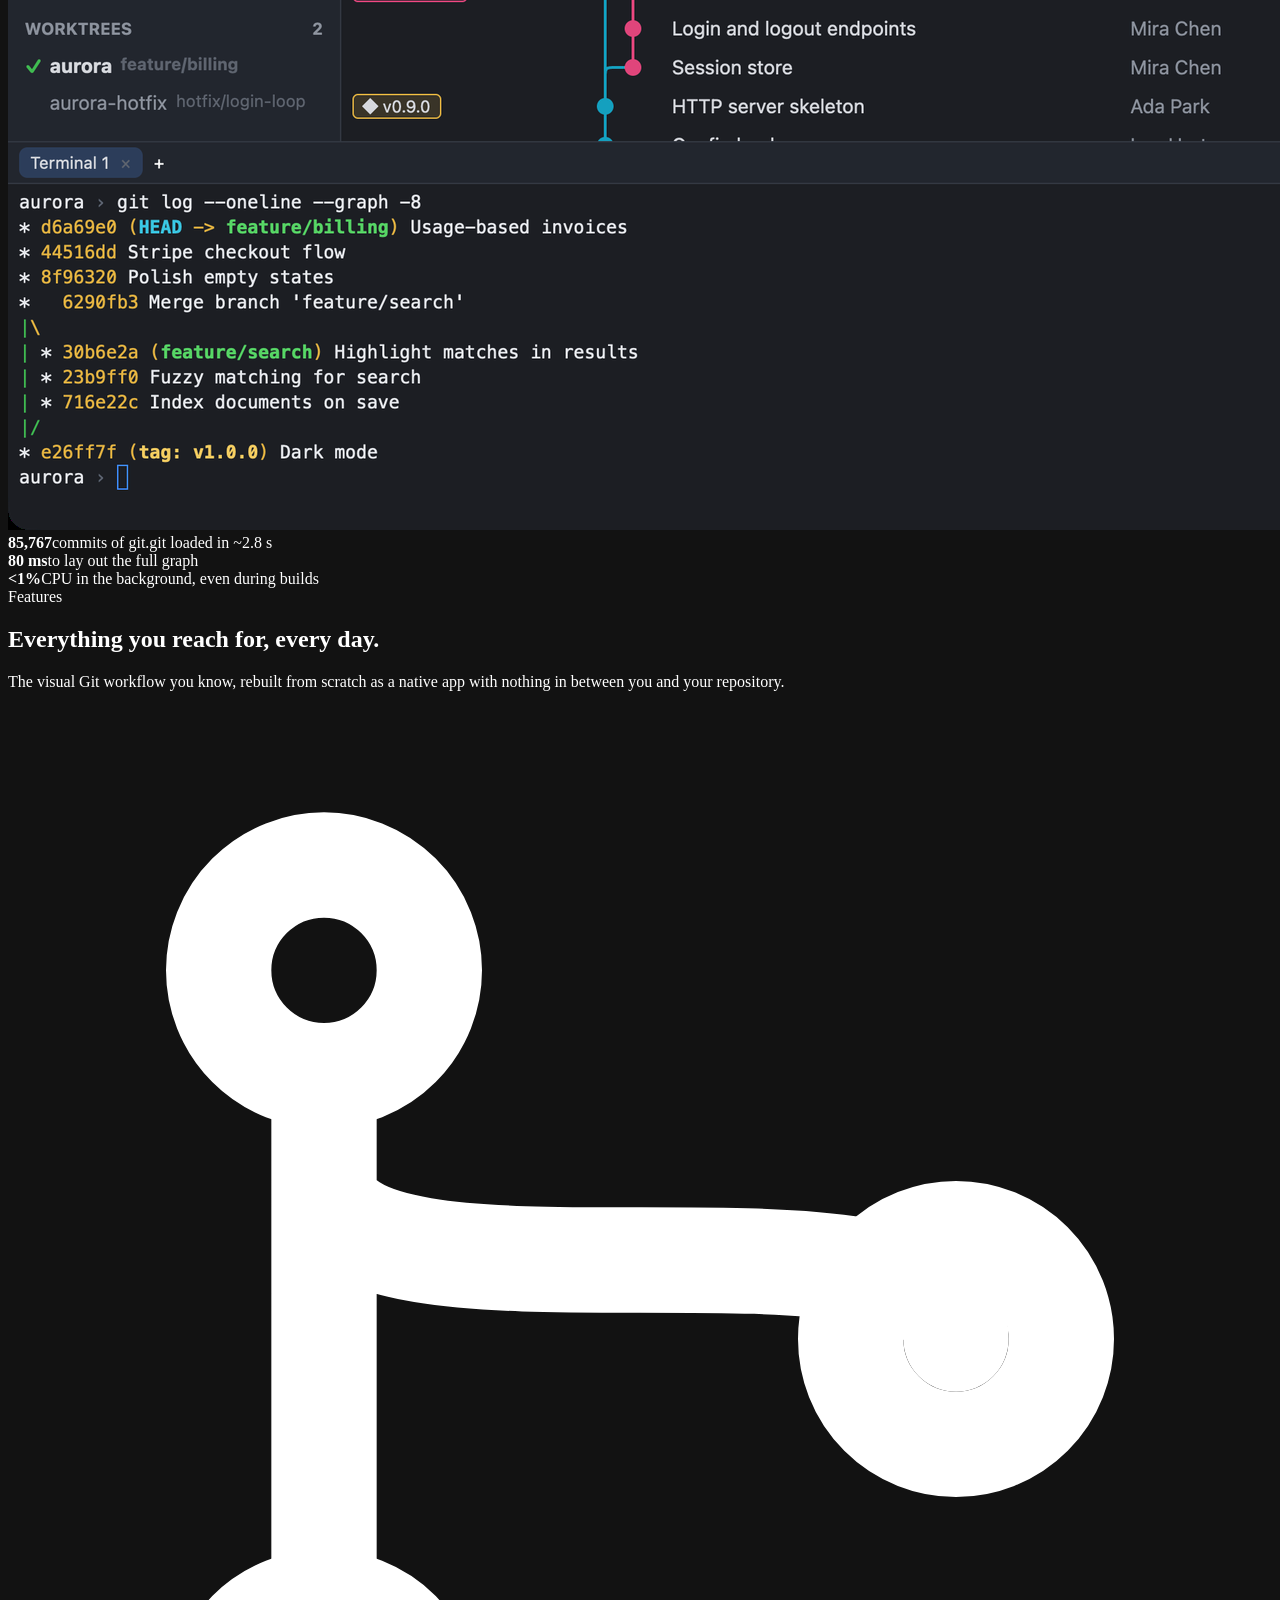
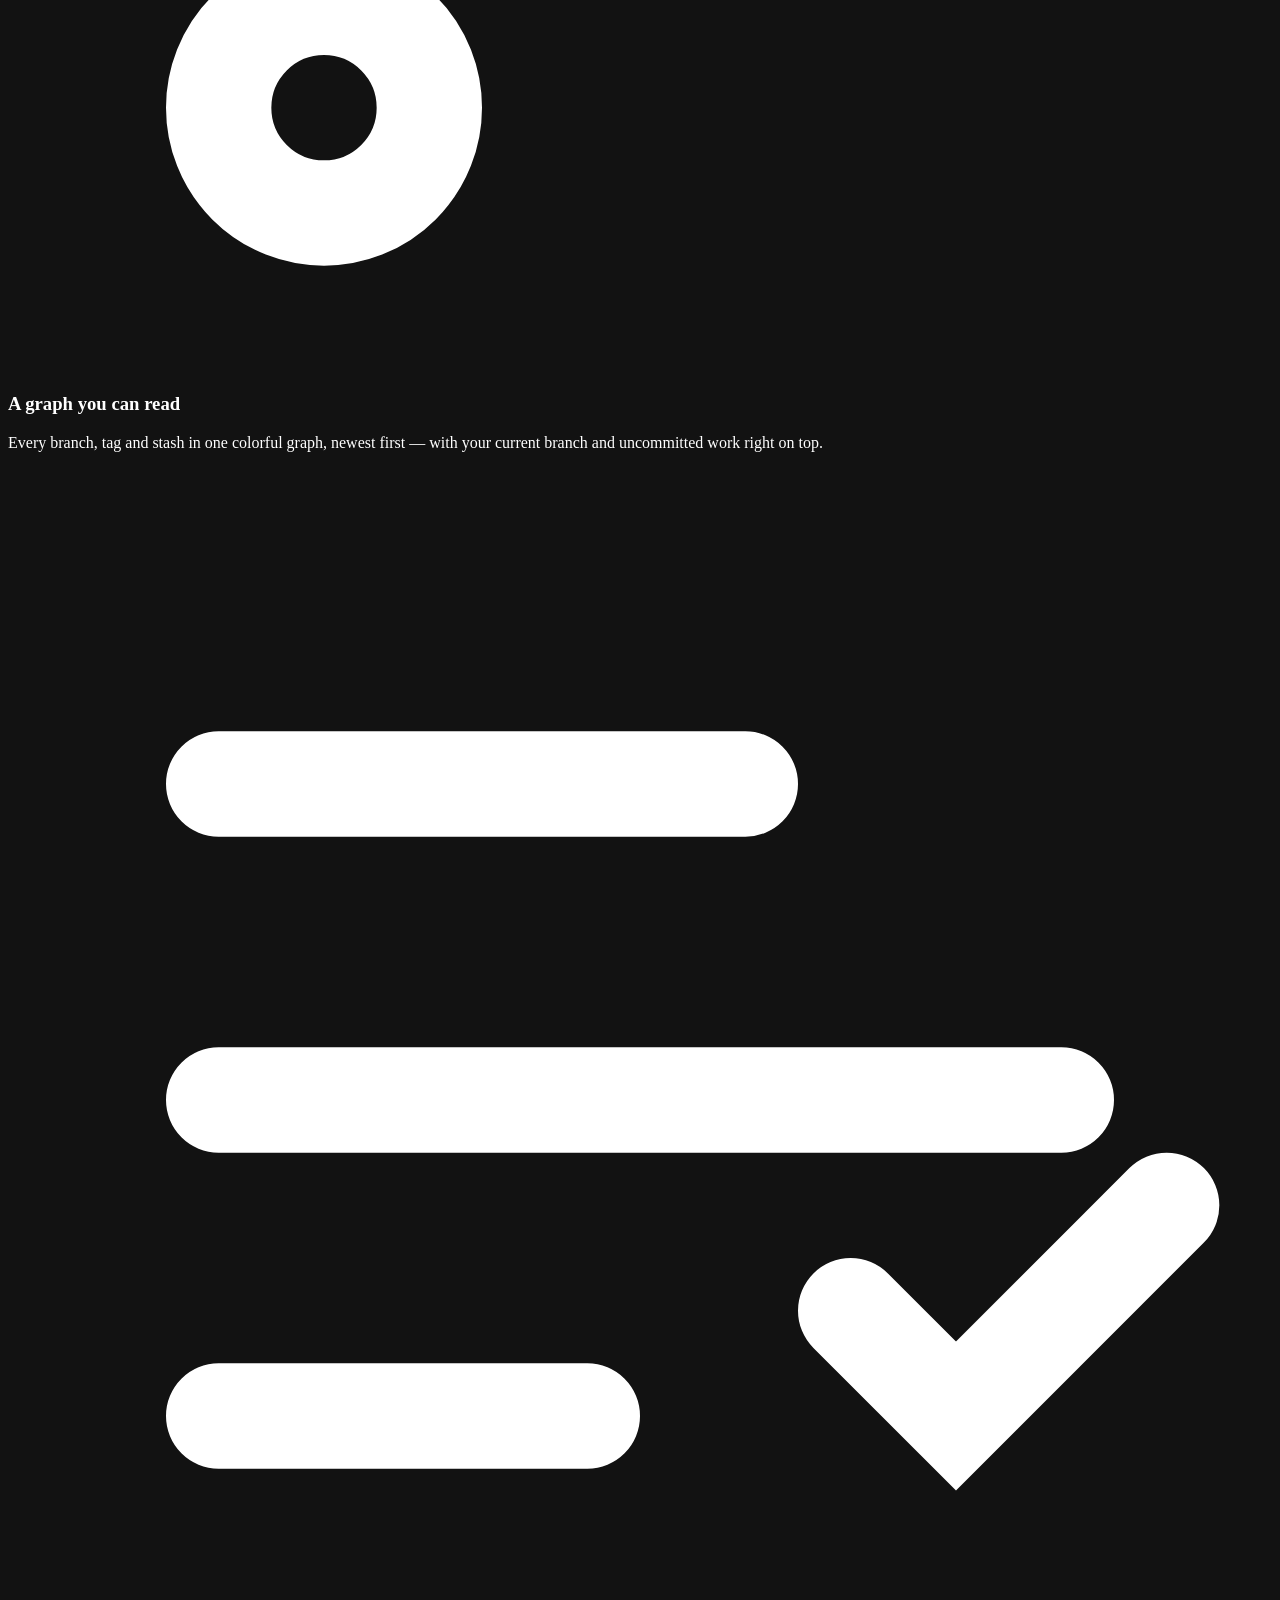
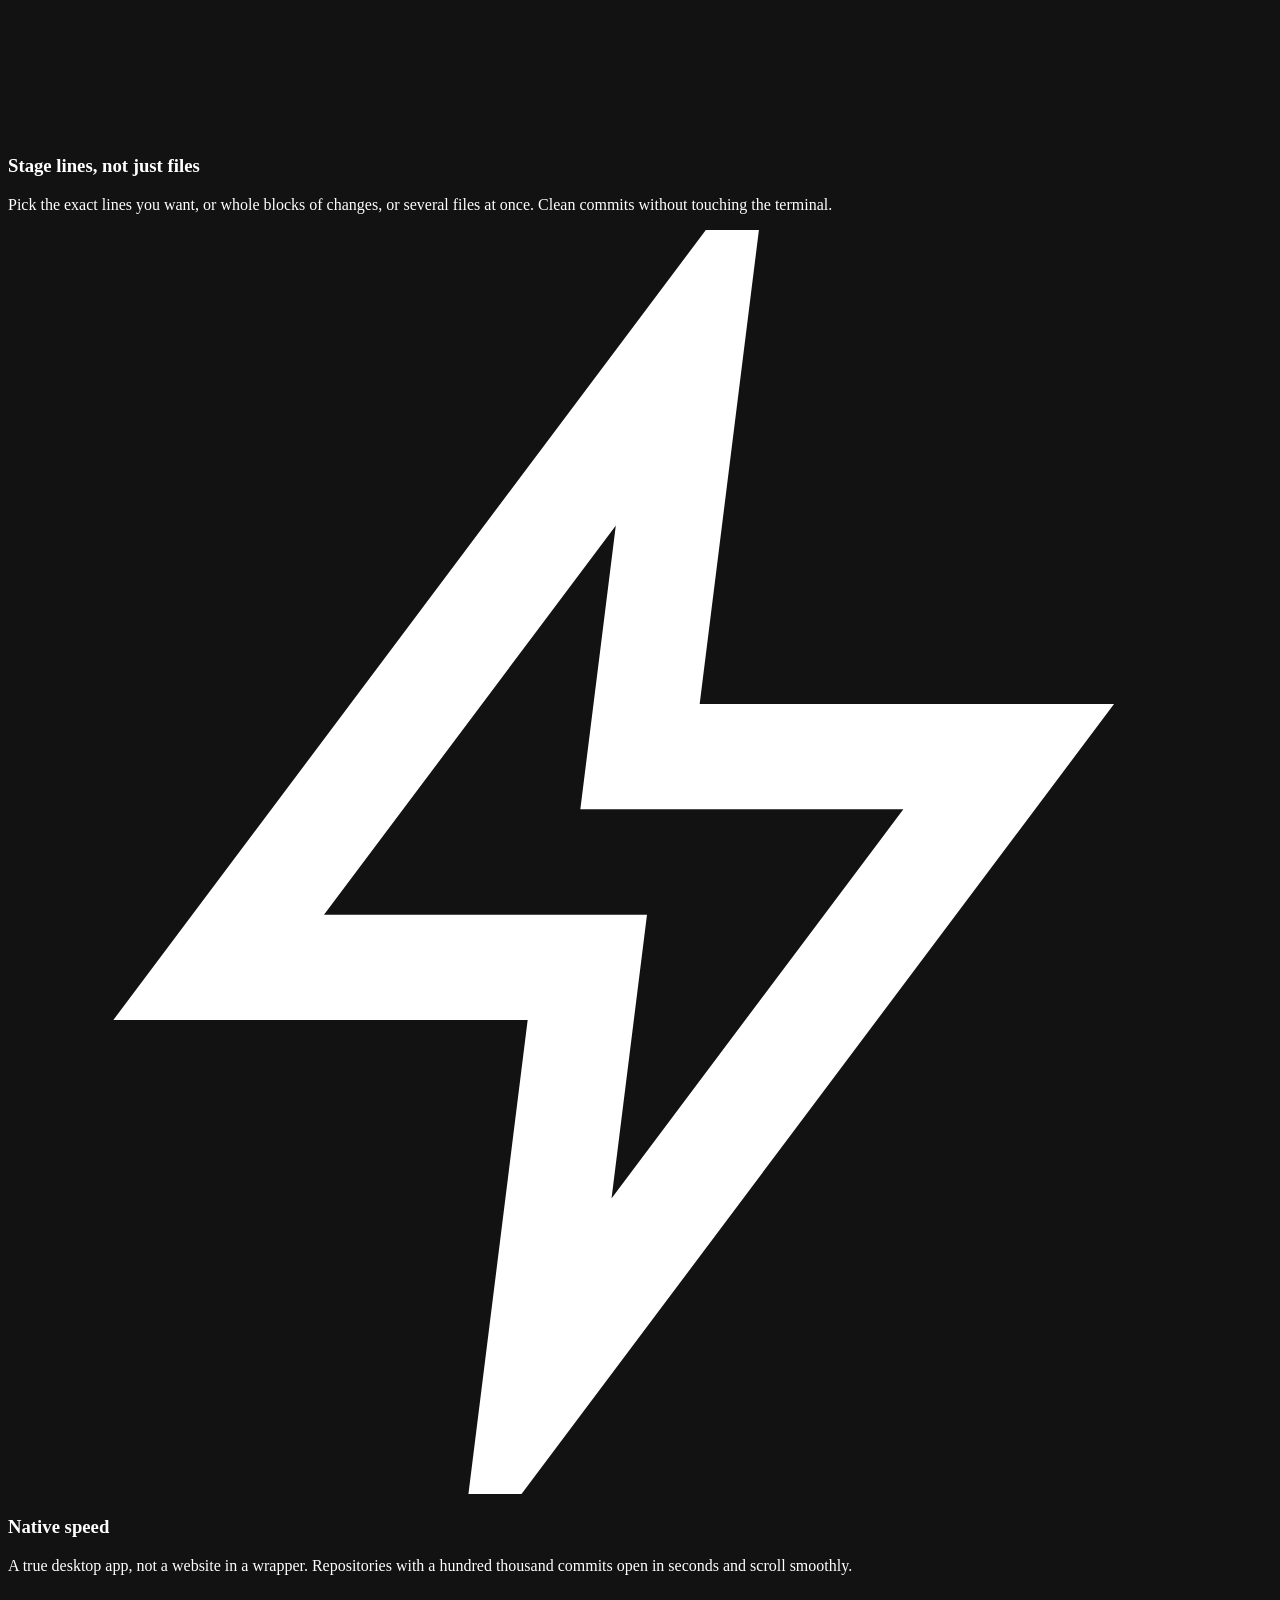
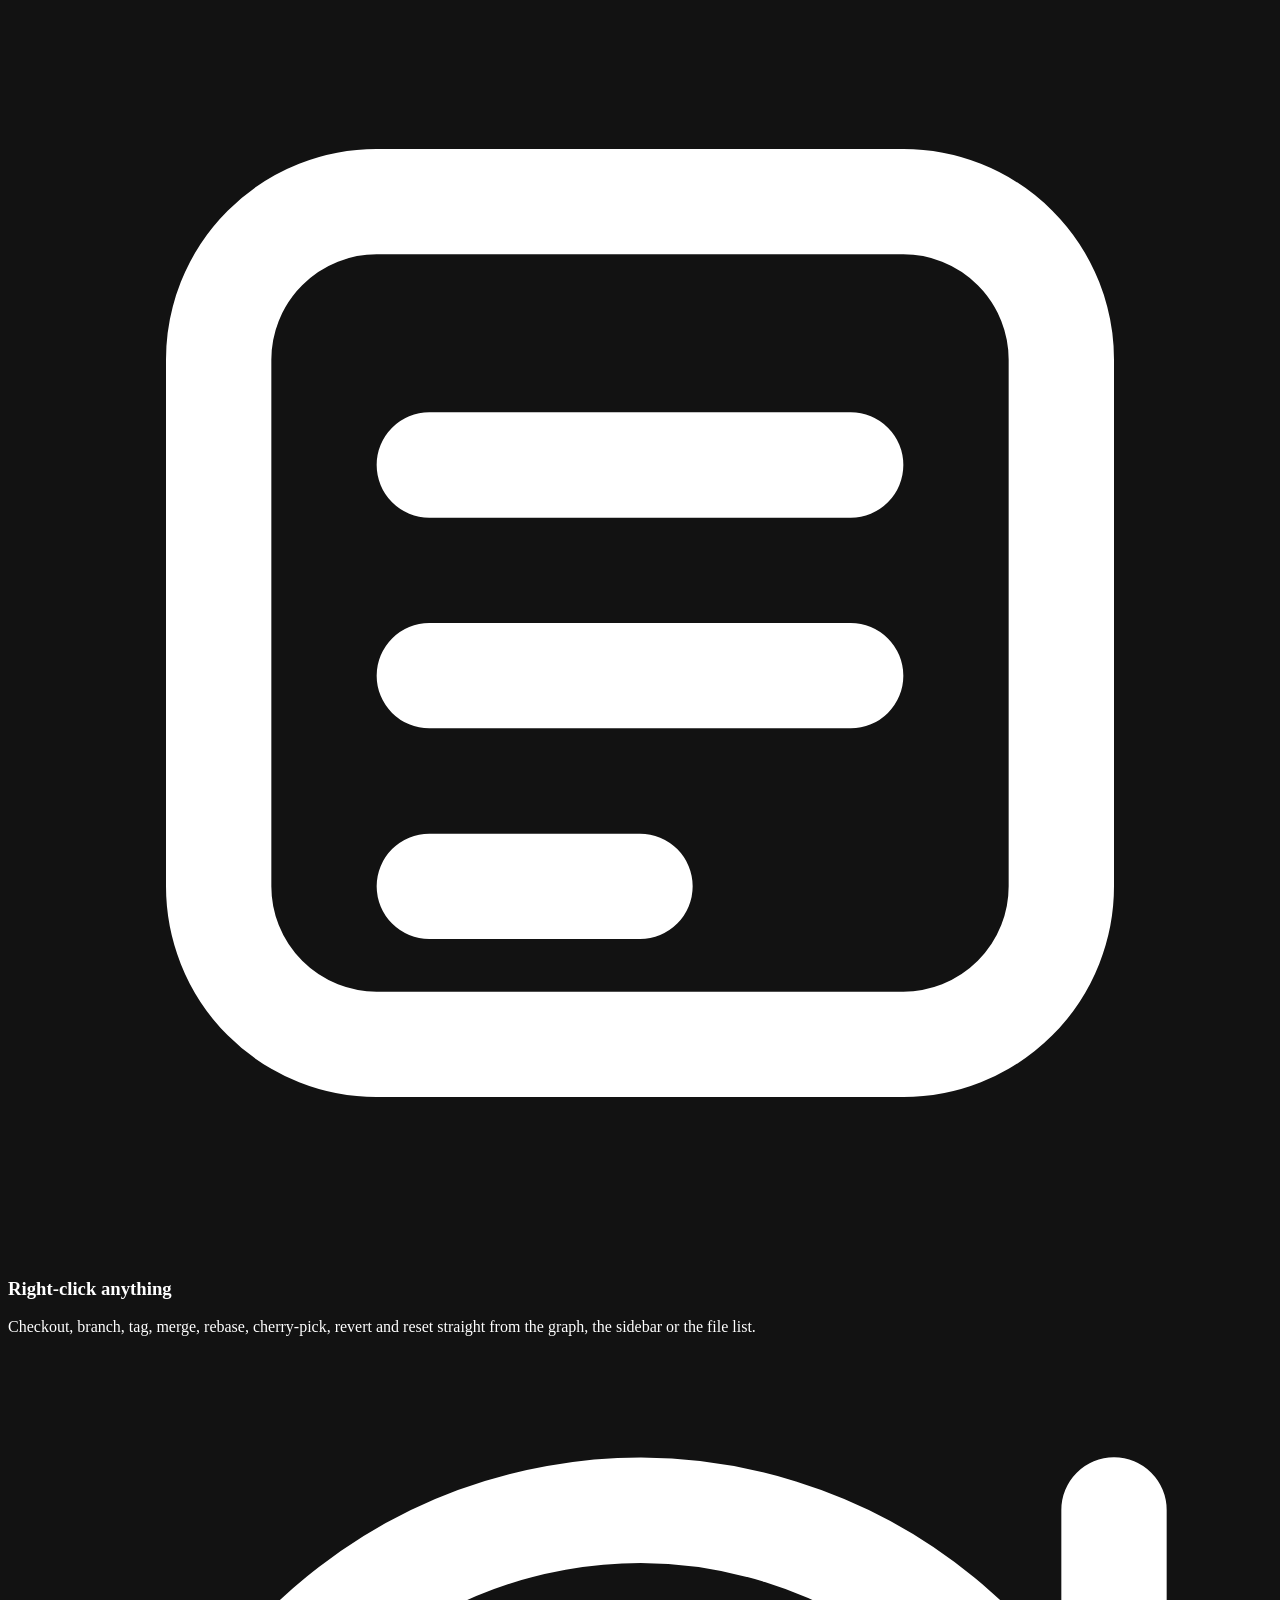
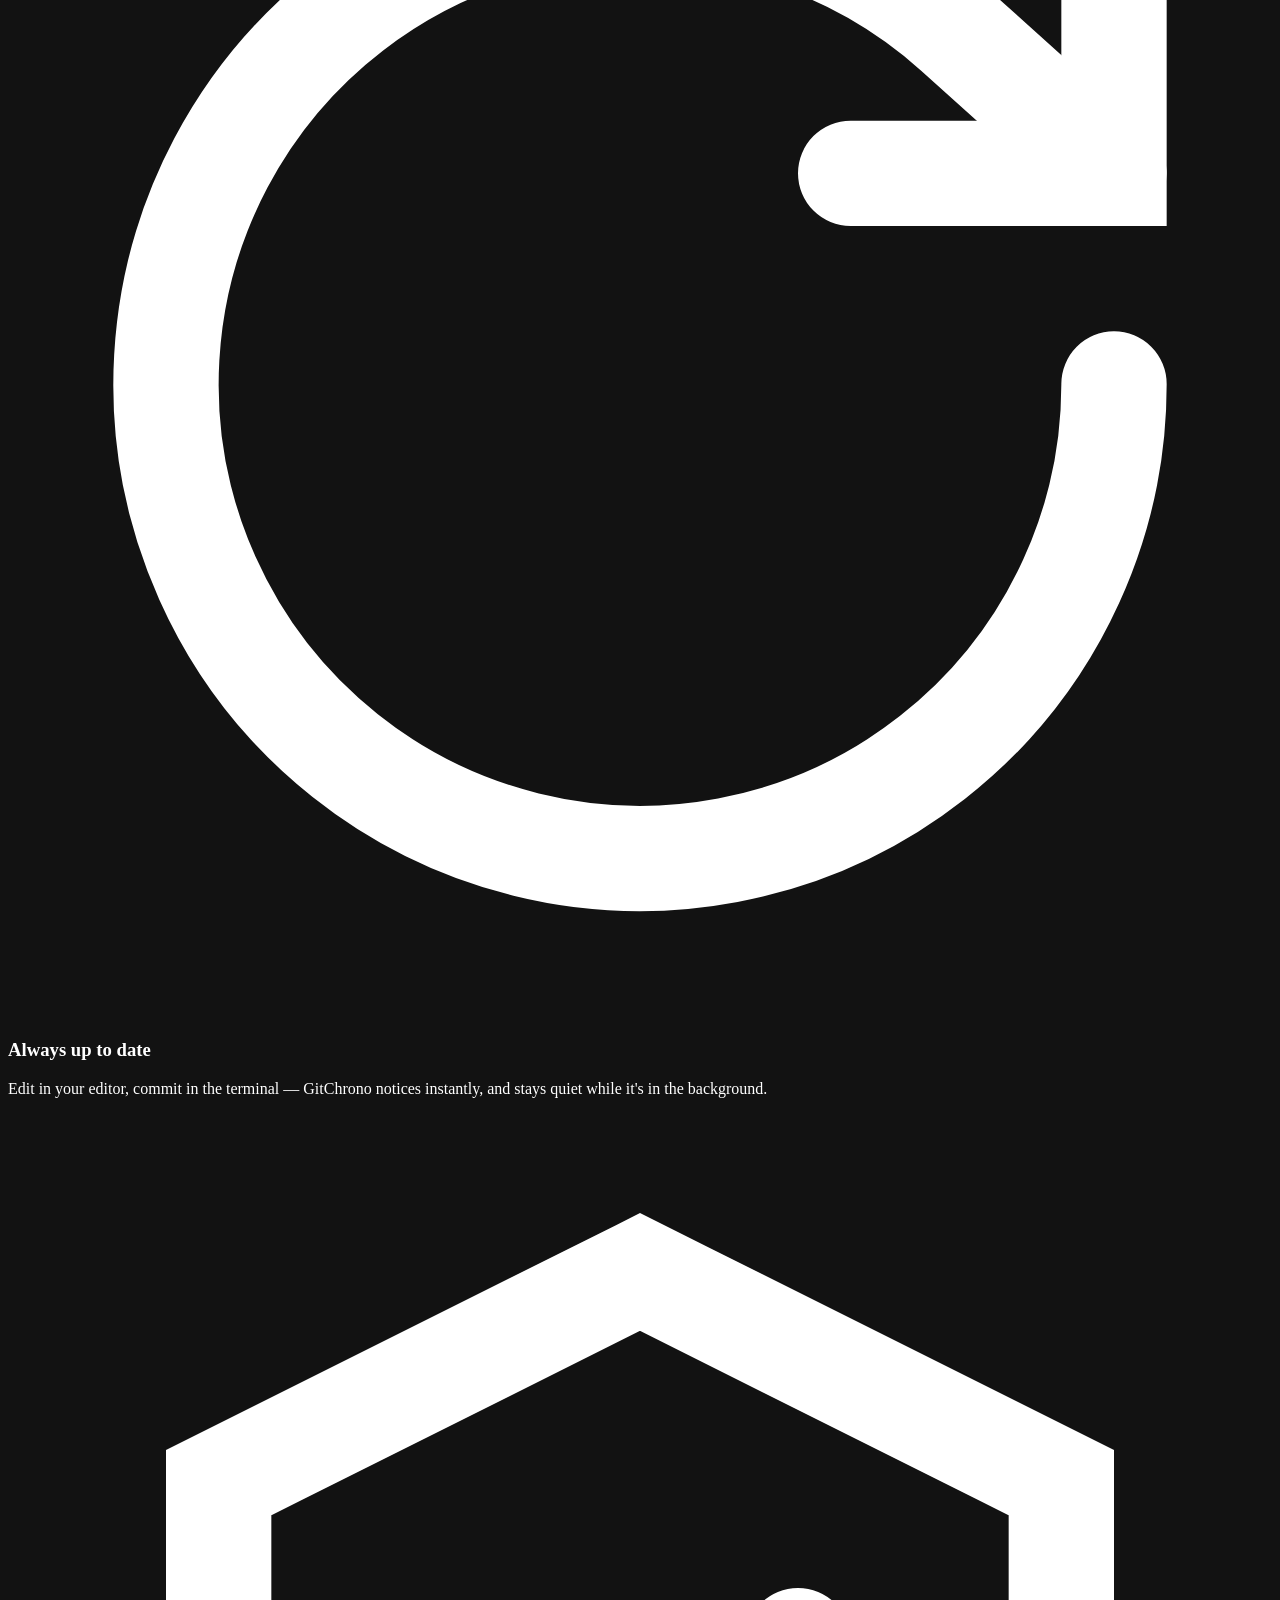
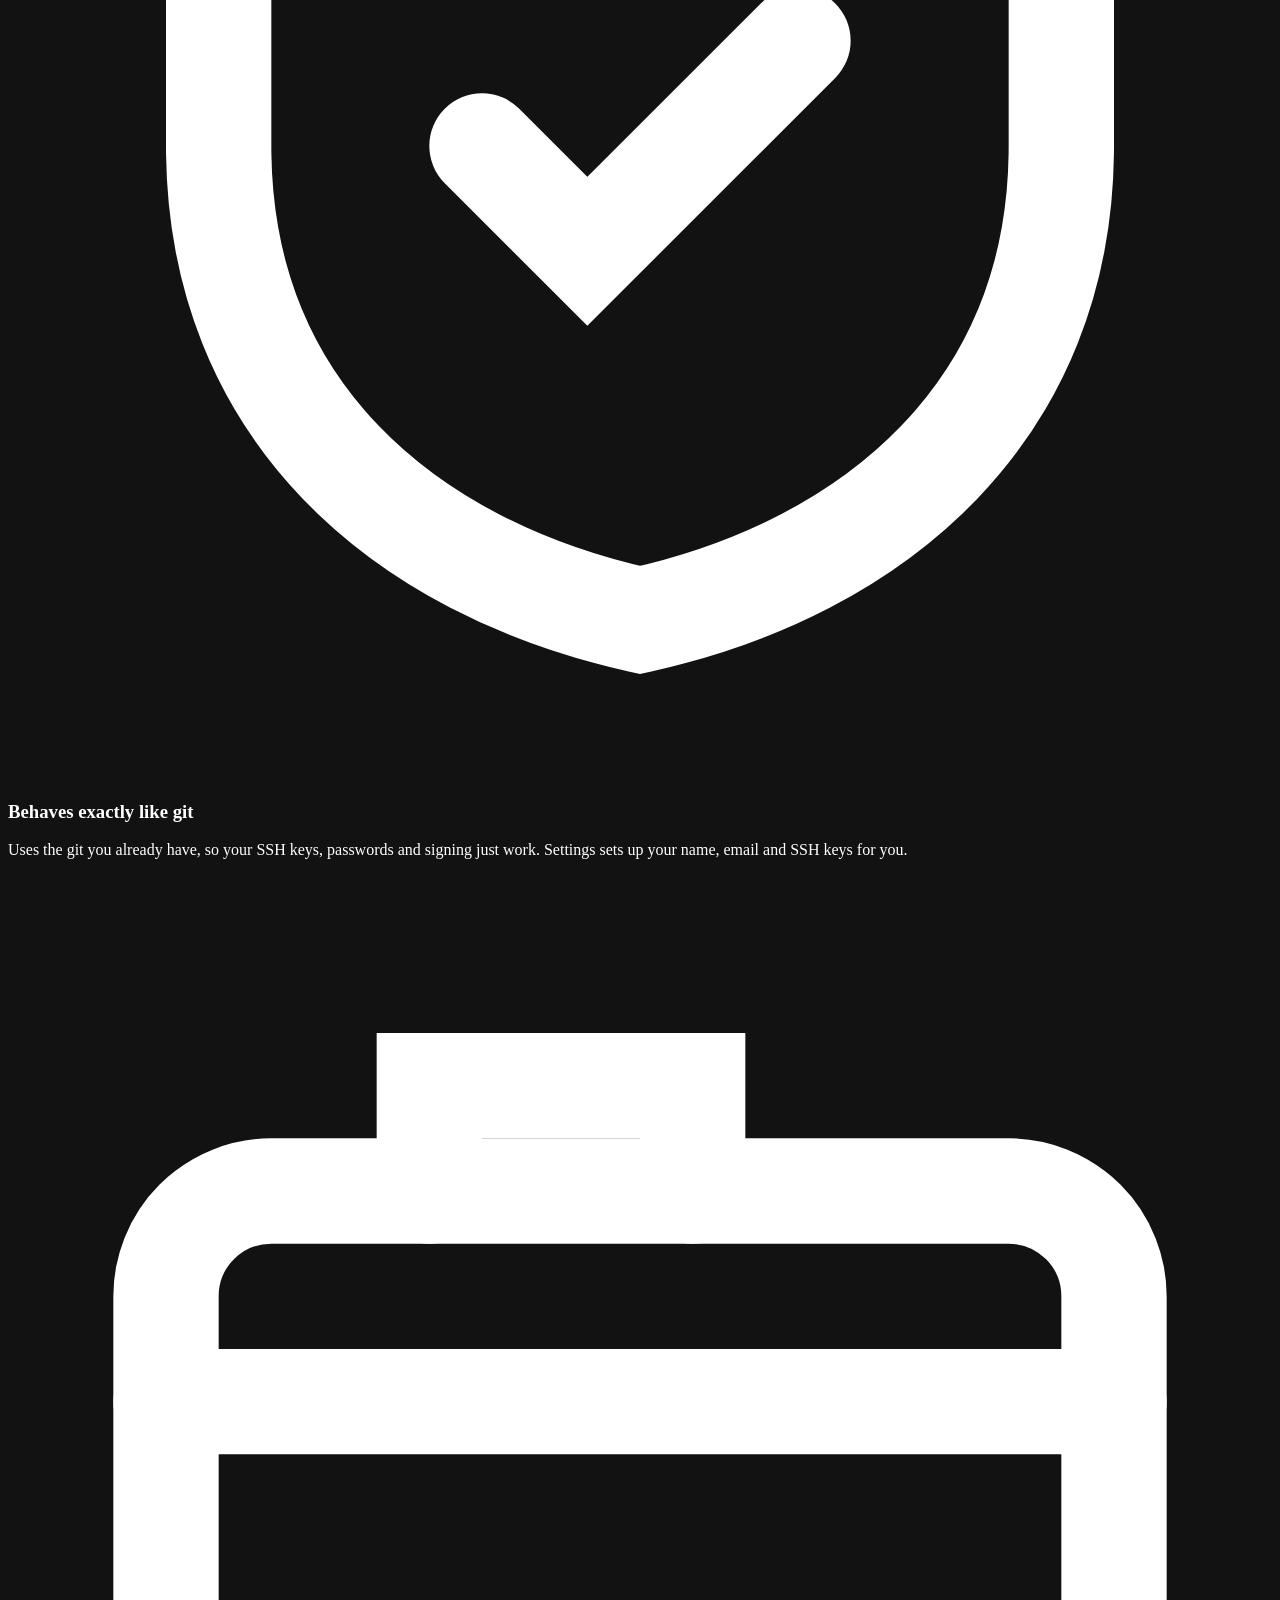
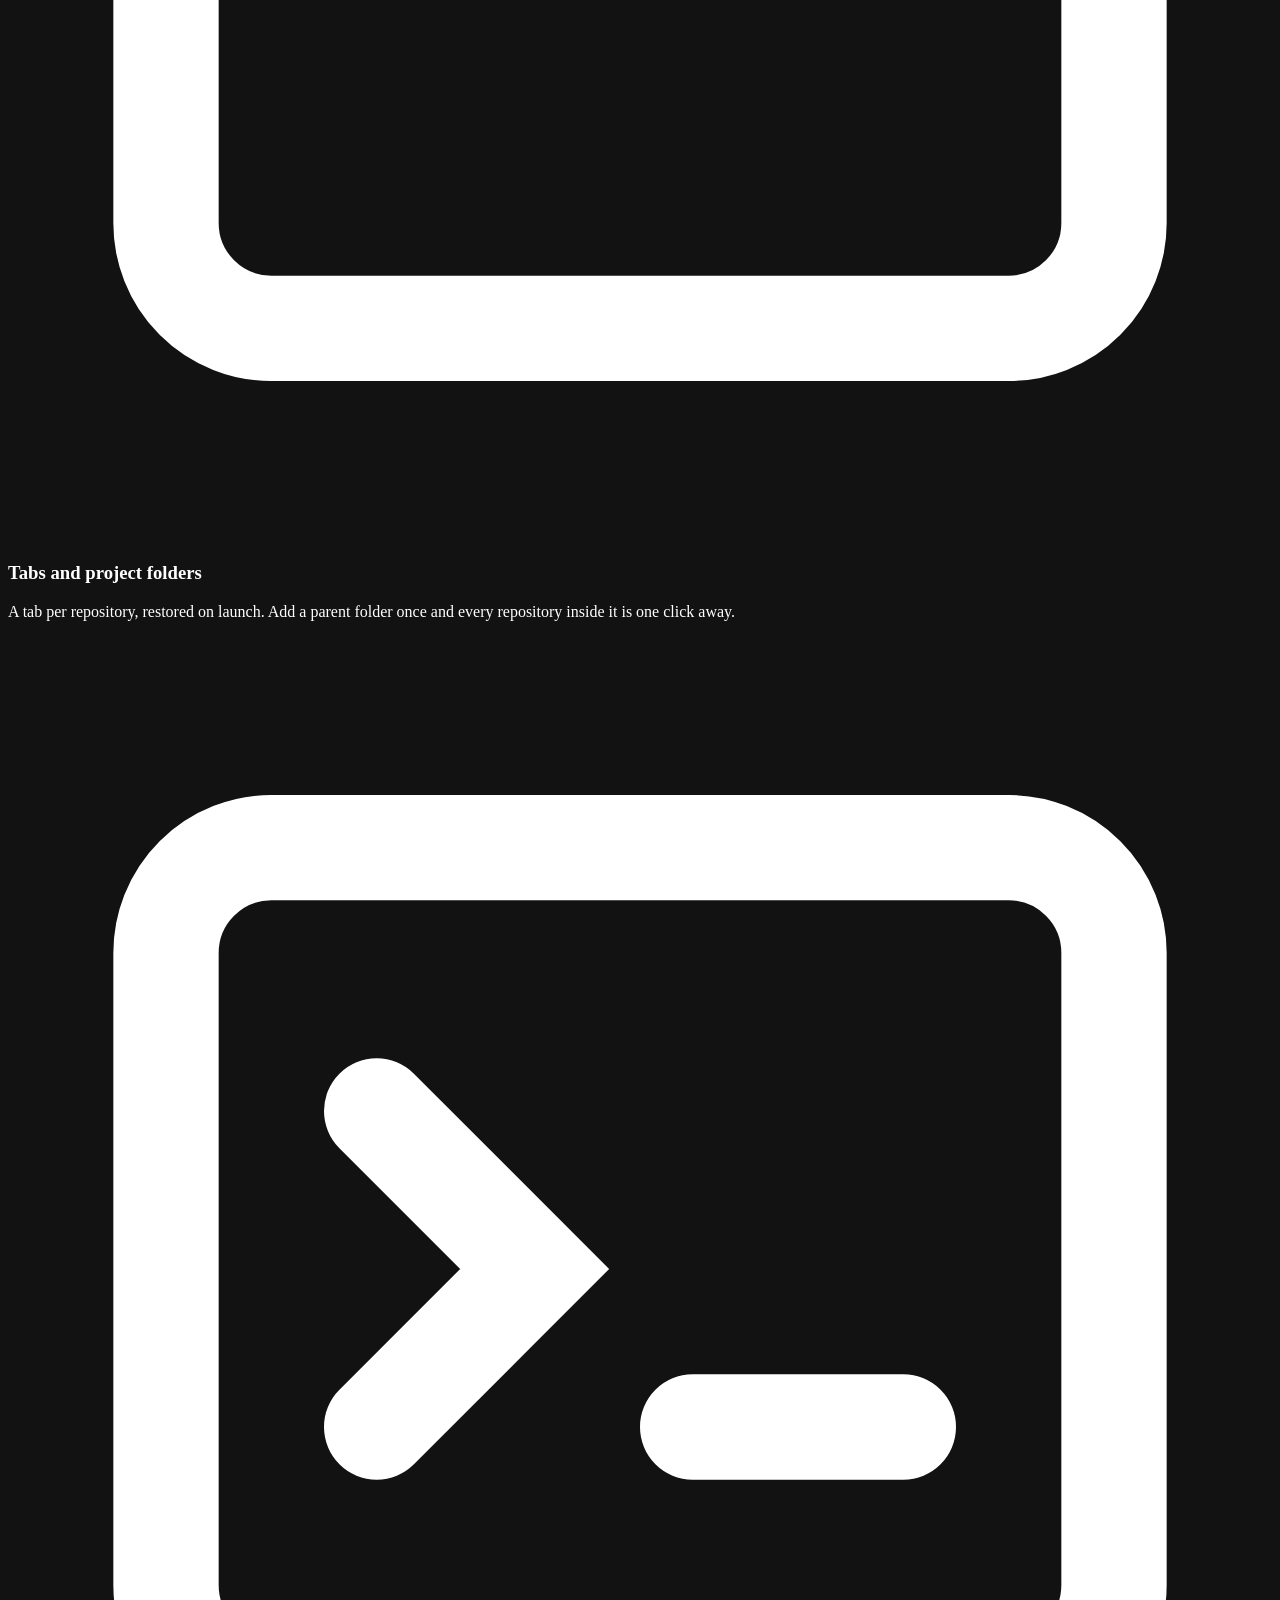
==== commit 35360afa: "Website: /download and /changelog pages, Google Tag Manager behind consent - /download: platform dow" ====
--- a/site/index.html
+++ b/site/index.html
@@ -55,201 +55,23 @@
     ]
   }
   </script>
-  <script>
-    // Google Analytics 4: loaded only after the visitor accepts (GDPR).
-    // Set GA_ID to the property's measurement ID (G-XXXXXXXXXX) to enable.
-    window.GA_ID = '';
-    window.dataLayer = window.dataLayer || [];
-    function gtag() { dataLayer.push(arguments); }
-    window.track = function (name, params) { if (window.gaLoaded) gtag('event', name, params || {}); };
-    window.loadAnalytics = function () {
-      if (!window.GA_ID || window.gaLoaded) return;
-      window.gaLoaded = true;
-      const s = document.createElement('script');
-      s.async = true;
-      s.src = 'https://www.googletagmanager.com/gtag/js?id=' + window.GA_ID;
-      document.head.appendChild(s);
-      gtag('js', new Date());
-      gtag('config', window.GA_ID, { anonymize_ip: true });
-    };
-    try { if (localStorage.getItem('consent') === 'granted') window.loadAnalytics(); } catch (e) {}
-  </script>
   <link rel="icon" href="/assets/icon.svg" type="image/svg+xml">
   <link rel="preconnect" href="https://fonts.googleapis.com">
   <link rel="preconnect" href="https://fonts.gstatic.com" crossorigin>
   <link href="https://fonts.googleapis.com/css2?family=Inter:wght@400;500;600;700;800&family=JetBrains+Mono:wght@400;500&display=swap" rel="stylesheet">
-  <style>
-    :root {
-      --bg: #111318;
-      --bg-2: #171a20;
-      --panel: #1d2128;
-      --border: #2a2f39;
-      --text: #e6e8ec;
-      --muted: #9aa1ad;
-      --faint: #6b717d;
-      --cyan: #15a0bf;
-      --blue: #2f7df6;
-      --violet: #9b4fe0;
-      --pink: #e0457b;
-      --amber: #e3b341;
-      --green: #3fb950;
-      --radius: 14px;
-      --max: 1160px;
-    }
-    * { box-sizing: border-box; }
-    html { scroll-behavior: smooth; }
-    body {
-      margin: 0;
-      background: var(--bg);
-      color: var(--text);
-      font: 16px/1.6 Inter, system-ui, -apple-system, "Segoe UI", sans-serif;
-      -webkit-font-smoothing: antialiased;
-    }
-    a { color: inherit; text-decoration: none; }
-    code, .mono { font-family: "JetBrains Mono", ui-monospace, Menlo, monospace; }
-    .wrap { max-width: var(--max); margin: 0 auto; padding: 0 24px; }
-    .split > *, .grid > *, .oc > *, .downloads > * { min-width: 0; }
-    body { overflow-x: hidden; }
-
-    /* nav */
-    nav { position: sticky; top: 0; z-index: 10; backdrop-filter: blur(12px); background: rgba(17, 19, 24, 0.72); border-bottom: 1px solid rgba(42, 47, 57, 0.6); }
-    nav .wrap { display: flex; align-items: center; gap: 28px; height: 64px; }
-    .brand { display: flex; align-items: center; gap: 10px; font-weight: 700; letter-spacing: -0.01em; }
-    .brand svg { width: 26px; height: 26px; }
-    nav .links { display: flex; gap: 22px; margin-left: auto; color: var(--muted); font-size: 14px; font-weight: 500; }
-    nav .links a:hover { color: var(--text); }
-
-    /* hero */
-    .hero { position: relative; padding: 96px 0 40px; text-align: center; overflow: hidden; }
-    .hero::before {
-      content: ""; position: absolute; inset: -40% -20% auto; height: 760px; z-index: -1;
-      background:
-        radial-gradient(40% 50% at 30% 40%, rgba(47, 125, 246, 0.22), transparent 70%),
-        radial-gradient(35% 45% at 70% 35%, rgba(155, 79, 224, 0.20), transparent 70%),
-        radial-gradient(30% 40% at 50% 70%, rgba(21, 160, 191, 0.16), transparent 70%);
-    }
-    .eyebrow { display: inline-flex; align-items: center; gap: 8px; padding: 6px 12px; border: 1px solid var(--border); border-radius: 999px; background: var(--bg-2); color: var(--muted); font-size: 13px; font-weight: 500; }
-    .eyebrow .dot { width: 7px; height: 7px; border-radius: 50%; background: var(--green); box-shadow: 0 0 10px var(--green); }
-    h1 { margin: 22px auto 18px; max-width: 880px; font-size: clamp(40px, 6.4vw, 76px); line-height: 1.04; letter-spacing: -0.035em; font-weight: 800; }
-    h1 .grad { background: linear-gradient(90deg, var(--cyan), var(--blue) 35%, var(--violet) 70%, var(--pink)); -webkit-background-clip: text; background-clip: text; color: transparent; }
-    .lede { margin: 0 auto; max-width: 640px; color: var(--muted); font-size: clamp(17px, 2vw, 20px); }
-    .cta { display: flex; flex-wrap: wrap; justify-content: center; gap: 12px; margin: 34px 0 14px; }
-    .btn { display: inline-flex; align-items: center; gap: 10px; height: 48px; padding: 0 22px; border-radius: 12px; font-weight: 600; font-size: 15px; transition: transform .15s ease, background .15s ease, border-color .15s ease; }
-    .btn:hover { transform: translateY(-1px); }
-    button.btn { font-family: inherit; cursor: pointer; border: 0; color: var(--text); height: 40px; }
-    button.btn-primary { color: #0d0f13; }
-    button.btn-ghost { border: 1px solid var(--border); }
-    .btn svg { width: 18px; height: 18px; }
-    .btn-primary { background: var(--text); color: #0d0f13; }
-    .btn-primary:hover { background: #fff; }
-    .btn-ghost { border: 1px solid var(--border); background: var(--bg-2); }
-    .btn-ghost:hover { border-color: #3a404c; }
-    .fine { color: var(--faint); font-size: 13px; }
-
-    .shot { position: relative; margin: 56px auto 0; max-width: 1100px; }
-    .shot::before { content: ""; position: absolute; inset: 8% 6% -4%; z-index: -1; filter: blur(60px); background: linear-gradient(90deg, rgba(21,160,191,.35), rgba(47,125,246,.3), rgba(155,79,224,.35)); border-radius: 40px; }
-    .shot img { display: block; width: 100%; height: auto; border-radius: 14px; border: 1px solid #333945; box-shadow: 0 30px 80px rgba(0,0,0,.55); }
-
-    /* stats */
-    .stats { display: grid; grid-template-columns: repeat(3, 1fr); gap: 1px; margin: 80px auto 0; max-width: 900px; background: var(--border); border: 1px solid var(--border); border-radius: var(--radius); overflow: hidden; }
-    .stat { background: var(--bg-2); padding: 26px 24px; text-align: center; }
-    .stat b { display: block; font-size: 30px; letter-spacing: -0.02em; }
-    .stat span { color: var(--muted); font-size: 14px; }
-
-    /* sections */
-    section { padding: 110px 0 0; }
-    .kicker { color: var(--blue); font-weight: 600; font-size: 13px; letter-spacing: .08em; text-transform: uppercase; }
-    h2 { margin: 10px 0 14px; font-size: clamp(30px, 4vw, 44px); line-height: 1.1; letter-spacing: -0.025em; }
-    .sub { max-width: 620px; color: var(--muted); font-size: 18px; margin: 0; }
-
-    .grid { display: grid; grid-template-columns: repeat(3, 1fr); gap: 16px; margin-top: 44px; }
-    .card { position: relative; padding: 26px; border: 1px solid var(--border); border-radius: var(--radius); background: linear-gradient(180deg, var(--panel), var(--bg-2)); }
-    .card .ico { display: grid; place-items: center; width: 40px; height: 40px; border-radius: 10px; margin-bottom: 18px; background: color-mix(in srgb, var(--c) 16%, transparent); color: var(--c); border: 1px solid color-mix(in srgb, var(--c) 35%, transparent); }
-    .card .ico svg { width: 20px; height: 20px; }
-    .card h3 { margin: 0 0 6px; font-size: 17px; letter-spacing: -0.01em; }
-    .card p { margin: 0; color: var(--muted); font-size: 15px; }
-
-    /* architecture */
-    .split { display: grid; grid-template-columns: 1.05fr 1fr; gap: 48px; align-items: center; margin-top: 44px; }
-    .code { padding: 22px 24px; border: 1px solid var(--border); border-radius: var(--radius); background: #0d0f13; font-size: 13.5px; line-height: 1.75; color: #c9ced6; overflow-x: auto; }
-    .code .c { color: var(--faint); }
-    .code .k { color: var(--violet); }
-    .code .s { color: var(--green); }
-    .code .f { color: var(--blue); }
-    .list { list-style: none; margin: 0; padding: 0; display: grid; gap: 18px; }
-    .list li { display: grid; grid-template-columns: 26px 1fr; gap: 12px; }
-    .list .n { display: grid; place-items: center; width: 26px; height: 26px; border-radius: 50%; font-size: 12px; font-weight: 700; color: #0d0f13; background: var(--c); }
-    .list b { display: block; margin-bottom: 2px; }
-    .list span { color: var(--muted); font-size: 15px; }
-
-    /* downloads */
-    .downloads { display: grid; grid-template-columns: repeat(3, 1fr); gap: 14px; margin-top: 44px; }
-    .arch { display: flex; gap: 8px; margin-top: 8px; flex-wrap: wrap; }
-    .arch a { flex: 1; min-width: 0; text-align: center; padding: 7px 10px; border: 1px solid var(--border); border-radius: 9px; font-size: 12px; color: var(--muted); background: var(--panel); white-space: nowrap; }
-    .arch a:hover { border-color: #3d4452; color: var(--text); }
-    .arch a.mine { border-color: color-mix(in srgb, var(--blue) 60%, var(--border)); color: var(--text); }
-    .dl { display: flex; flex-direction: column; gap: 6px; padding: 22px; border: 1px solid var(--border); border-radius: var(--radius); background: var(--bg-2); transition: border-color .15s ease, transform .15s ease; }
-    .dl:hover { border-color: #3d4452; transform: translateY(-2px); }
-    .dl.recommended { border-color: color-mix(in srgb, var(--blue) 60%, var(--border)); box-shadow: 0 0 0 1px color-mix(in srgb, var(--blue) 30%, transparent) inset; }
-    .dl svg { width: 26px; height: 26px; margin-bottom: 8px; color: var(--text); }
-    .dl b { font-size: 16px; }
-    .dl span { color: var(--muted); font-size: 13px; }
-    .dl .file { margin-top: 6px; font-size: 12px; color: var(--faint); word-break: break-all; }
-    .release-meta { margin-top: 18px; color: var(--faint); font-size: 14px; }
-    .release-meta a { color: var(--muted); text-decoration: underline; text-underline-offset: 3px; }
-
-    /* open core */
-    .oc { display: grid; grid-template-columns: 1fr 1fr; gap: 16px; margin-top: 44px; }
-    .tier { padding: 28px; border: 1px solid var(--border); border-radius: var(--radius); background: var(--bg-2); }
-    .tier h3 { margin: 0 0 4px; font-size: 20px; }
-    .tier .price { color: var(--muted); margin-bottom: 18px; }
-    .tier ul { margin: 0; padding: 0; list-style: none; display: grid; gap: 10px; color: var(--muted); font-size: 15px; }
-    .tier li::before { content: "✓"; color: var(--green); font-weight: 700; margin-right: 10px; }
-    .tier.pro li::before { content: "◆"; color: var(--amber); }
-    .tier.pro { background: linear-gradient(180deg, rgba(227, 179, 65, 0.06), var(--bg-2) 60%); border-color: rgba(227, 179, 65, 0.25); }
-    .badge { display: inline-block; margin-left: 8px; padding: 2px 8px; border-radius: 999px; font-size: 11px; font-weight: 600; vertical-align: middle; color: var(--amber); border: 1px solid rgba(227, 179, 65, 0.4); }
-
-    footer { margin-top: 120px; padding: 40px 0 56px; border-top: 1px solid var(--border); color: var(--faint); font-size: 14px; }
-    footer .wrap { display: flex; flex-wrap: wrap; gap: 20px; align-items: center; }
-    footer .links { margin-left: auto; display: flex; gap: 20px; }
-    footer a:hover { color: var(--text); }
-
-    @media (max-width: 900px) {
-      .grid, .downloads { grid-template-columns: repeat(2, 1fr); }
-      .split, .oc { grid-template-columns: 1fr; }
-    }
-    .faq { display: grid; gap: 10px; margin-top: 32px; max-width: 820px; }
-    .faq details { background: var(--panel); border: 1px solid var(--border); border-radius: var(--radius); padding: 16px 20px; }
-    .faq summary { cursor: pointer; font-weight: 600; }
-    .faq p { color: var(--muted); margin: 10px 0 0; line-height: 1.6; }
-    .consent { position: fixed; left: 16px; right: 16px; bottom: 16px; z-index: 50; max-width: 720px; margin: 0 auto; display: flex; gap: 16px; align-items: center; justify-content: space-between; flex-wrap: wrap; padding: 16px 20px; background: var(--panel); border: 1px solid var(--border); border-radius: var(--radius); box-shadow: 0 10px 40px rgba(0,0,0,.5); }
-    .consent[hidden] { display: none; }
-    .consent p { margin: 0; color: var(--muted); font-size: 14px; flex: 1 1 280px; }
-    .consent div { display: flex; gap: 8px; }
-    @media (max-width: 600px) {
-      .wrap { padding: 0 16px; }
-      .code { font-size: 12px; }
-      nav .links a:not(.gh) { display: none; }
-      .grid, .downloads, .stats { grid-template-columns: 1fr; }
-      .hero { padding-top: 64px; }
-      section { padding-top: 80px; }
-    }
-  </style>
+  <link rel="stylesheet" href="/assets/site.css">
 </head>
 <body>
   <nav>
     <div class="wrap">
-      <a class="brand" href="#">
-        <svg viewBox="0 0 32 32" aria-hidden="true">
-          <path d="M10 6v20M10 13c0 5 12 3 12 9" fill="none" stroke="#15a0bf" stroke-width="2.6" stroke-linecap="round"/>
-          <circle cx="10" cy="7" r="3.6" fill="#15a0bf"/><circle cx="10" cy="25" r="3.6" fill="#2f7df6"/><circle cx="22" cy="22" r="3.6" fill="#9b4fe0"/>
-        </svg>
+      <a class="brand" href="/">
+        <svg viewBox="0 0 32 32" aria-hidden="true"><path d="M12 9v14" stroke="#15a0bf" stroke-width="2.6" stroke-linecap="round"/><path d="M12 9h4.5a3 3 0 0 1 3 3v8a3 3 0 0 1-3 3H12" fill="none" stroke="#9b4fe0" stroke-width="2.6" stroke-linecap="round"/><circle cx="12" cy="9" r="3.6" fill="#15a0bf"/><circle cx="19.5" cy="16" r="3.6" fill="#9b4fe0"/><circle cx="12" cy="23" r="3.6" fill="#2f7df6"/></svg>
         GitChrono
       </a>
       <div class="links">
-        <a href="#features">Features</a>
-        <a href="#how">How it works</a>
-        <a href="#download">Download</a>
+        <a href="/#features">Features</a>
+        <a href="/download/">Download</a>
+        <a href="/changelog/">Changelog</a>
         <a class="gh" href="https://github.com/KumaVolt/GitChrono">GitHub</a>
       </div>
     </div>
@@ -382,7 +204,7 @@
     <div class="wrap">
       <div class="kicker">Download</div>
       <h2>Get GitChrono.</h2>
-      <p class="sub">Free for personal and commercial use. Requires <code>git</code> 2.40 or newer on your PATH.</p>
+      <p class="sub">Free for personal and commercial use. Requires <code>git</code> 2.40 or newer on your PATH. <a href="/download/" style="text-decoration:underline;text-underline-offset:3px">Install steps and requirements</a>.</p>
       <div class="downloads">
         <a class="dl" data-os="mac" data-match="macos-universal.dmg" href="https://github.com/KumaVolt/GitChrono/releases/latest">
           <svg viewBox="0 0 24 24" fill="currentColor"><path d="M16.37 12.6c-.02-2.2 1.8-3.26 1.88-3.31a4.04 4.04 0 0 0-3.18-1.72c-1.35-.14-2.64.8-3.33.8-.69 0-1.75-.78-2.88-.76A4.27 4.27 0 0 0 5.27 9.8c-1.55 2.69-.4 6.66 1.11 8.84.74 1.07 1.62 2.26 2.77 2.22 1.11-.05 1.53-.72 2.88-.72 1.34 0 1.72.72 2.89.7 1.2-.02 1.95-1.08 2.68-2.15.85-1.24 1.2-2.44 1.21-2.5-.03-.01-2.32-.89-2.34-3.53ZM14.2 6.12c.6-.74 1.02-1.76.9-2.78-.87.04-1.94.59-2.56 1.32-.56.64-1.05 1.68-.92 2.67.98.08 1.97-.49 2.58-1.21Z"/></svg>
@@ -453,8 +275,9 @@
     <div class="wrap">
       <span>© <span id="year">2026</span> GitChrono</span>
       <div class="links">
+        <a href="/download/">Download</a>
+        <a href="/changelog/">Changelog</a>
         <a href="https://github.com/KumaVolt/GitChrono">GitHub</a>
-        <a href="https://github.com/KumaVolt/GitChrono/releases">Releases</a>
         <a href="https://github.com/KumaVolt/GitChrono/blob/main/docs/roadmap.md">Roadmap</a>
         <a href="#" id="cookie-settings">Cookie settings</a>
       </div>
@@ -462,82 +285,13 @@
   </footer>
 
   <div class="consent" id="consent" hidden>
-    <p>We use Google Analytics cookies to see which pages and downloads are used. Nothing is loaded unless you accept.</p>
+    <p>We use Google Analytics cookies (through Google Tag Manager) to see which pages and downloads are used. Nothing from Google loads unless you accept.</p>
     <div>
       <button class="btn btn-ghost" id="consent-no">Decline</button>
       <button class="btn btn-primary" id="consent-yes">Accept</button>
     </div>
   </div>
 
-  <script>
-    // Point the download buttons at the newest release's assets and
-    // highlight the visitor's platform. Falls back to the releases page.
-    (function () {
-      document.getElementById('year').textContent = new Date().getFullYear();
-
-      const ua = navigator.userAgent;
-      const os = /Mac/.test(ua) ? 'mac' : /Win/.test(ua) ? 'win' : /Linux/.test(ua) ? (/aarch64|arm/i.test(ua) ? 'linux-arm' : 'linux') : null;
-      const names = { mac: 'macOS', win: 'Windows', linux: 'Linux', 'linux-arm': 'Linux ARM' };
-      // Every download link (whole cards for macOS/Windows, the arch buttons for Linux).
-      const cards = Array.from(document.querySelectorAll('.downloads [data-match]'));
-      const mine = cards.find(c => c.dataset.os === os);
-      if (mine) {
-        mine.closest('.dl').classList.add('recommended');
-        if (!mine.classList.contains('dl')) mine.classList.add('mine');
-        document.getElementById('hero-download-label').textContent = 'Download for ' + names[os];
-      }
-
-      fetch('https://api.github.com/repos/KumaVolt/GitChrono/releases/latest')
-        .then(r => (r.ok ? r.json() : Promise.reject(r.status)))
-        .then(release => {
-          for (const card of cards) {
-            const asset = release.assets.find(a => a.name.endsWith(card.dataset.match));
-            if (!asset) continue;
-            card.href = asset.browser_download_url;
-            const size = (asset.size / 1048576).toFixed(1) + ' MB';
-            const file = card.querySelector('.file');
-            if (file) file.textContent = (asset.name.endsWith('.tar.gz') ? 'tar.gz' : asset.name.split('.').pop()) + ' · ' + size;
-            else card.textContent = card.dataset.label + ' · ' + size;
-          }
-          if (mine && mine.href.includes('/download/')) document.getElementById('hero-download').href = mine.href;
-          const date = new Date(release.published_at).toLocaleDateString(undefined, { year: 'numeric', month: 'long', day: 'numeric' });
-          document.getElementById('release-meta').innerHTML =
-            'Latest: <a href="' + release.html_url + '">' + release.tag_name + '</a> · ' + date +
-            ' · <a href="https://github.com/KumaVolt/GitChrono/releases">all releases</a>';
-          document.getElementById('hero-fine').textContent = release.tag_name + ' · macOS · Windows · Linux — free';
-        })
-        .catch(() => {
-          document.getElementById('release-meta').innerHTML =
-            'First release coming soon — follow along on <a href="https://github.com/KumaVolt/GitChrono">GitHub</a>.';
-        });
-
-      // Consent banner (only shown when analytics is configured).
-      const banner = document.getElementById('consent');
-      let choice = null;
-      try { choice = localStorage.getItem('consent'); } catch (e) {}
-      const decide = value => {
-        try { localStorage.setItem('consent', value); } catch (e) {}
-        banner.hidden = true;
-        if (value === 'granted') window.loadAnalytics();
-      };
-      if (window.GA_ID && !choice) banner.hidden = false;
-      document.getElementById('consent-yes').onclick = () => decide('granted');
-      document.getElementById('consent-no').onclick = () => decide('denied');
-      document.getElementById('cookie-settings').onclick = e => {
-        e.preventDefault();
-        if (window.GA_ID) banner.hidden = false;
-      };
-
-      // Events: downloads per platform, GitHub clicks, FAQ opens.
-      for (const card of cards) {
-        card.addEventListener('click', () => track('file_download', { platform: card.dataset.os, link_url: card.href }));
-      }
-      document.getElementById('hero-download').addEventListener('click', () => track('hero_download_click', { platform: os || 'unknown' }));
-      document.querySelectorAll('a[href^="https://github.com/KumaVolt/GitChrono"]').forEach(a =>
-        a.addEventListener('click', () => track('github_click', { link_url: a.href })));
-      document.querySelectorAll('.faq details').forEach(d =>
-        d.addEventListener('toggle', () => d.open && track('faq_open', { question: d.querySelector('summary').textContent })));
-    })();
-  </script>
+  <script src="/assets/site.js" defer></script>
 </body>
 </html>
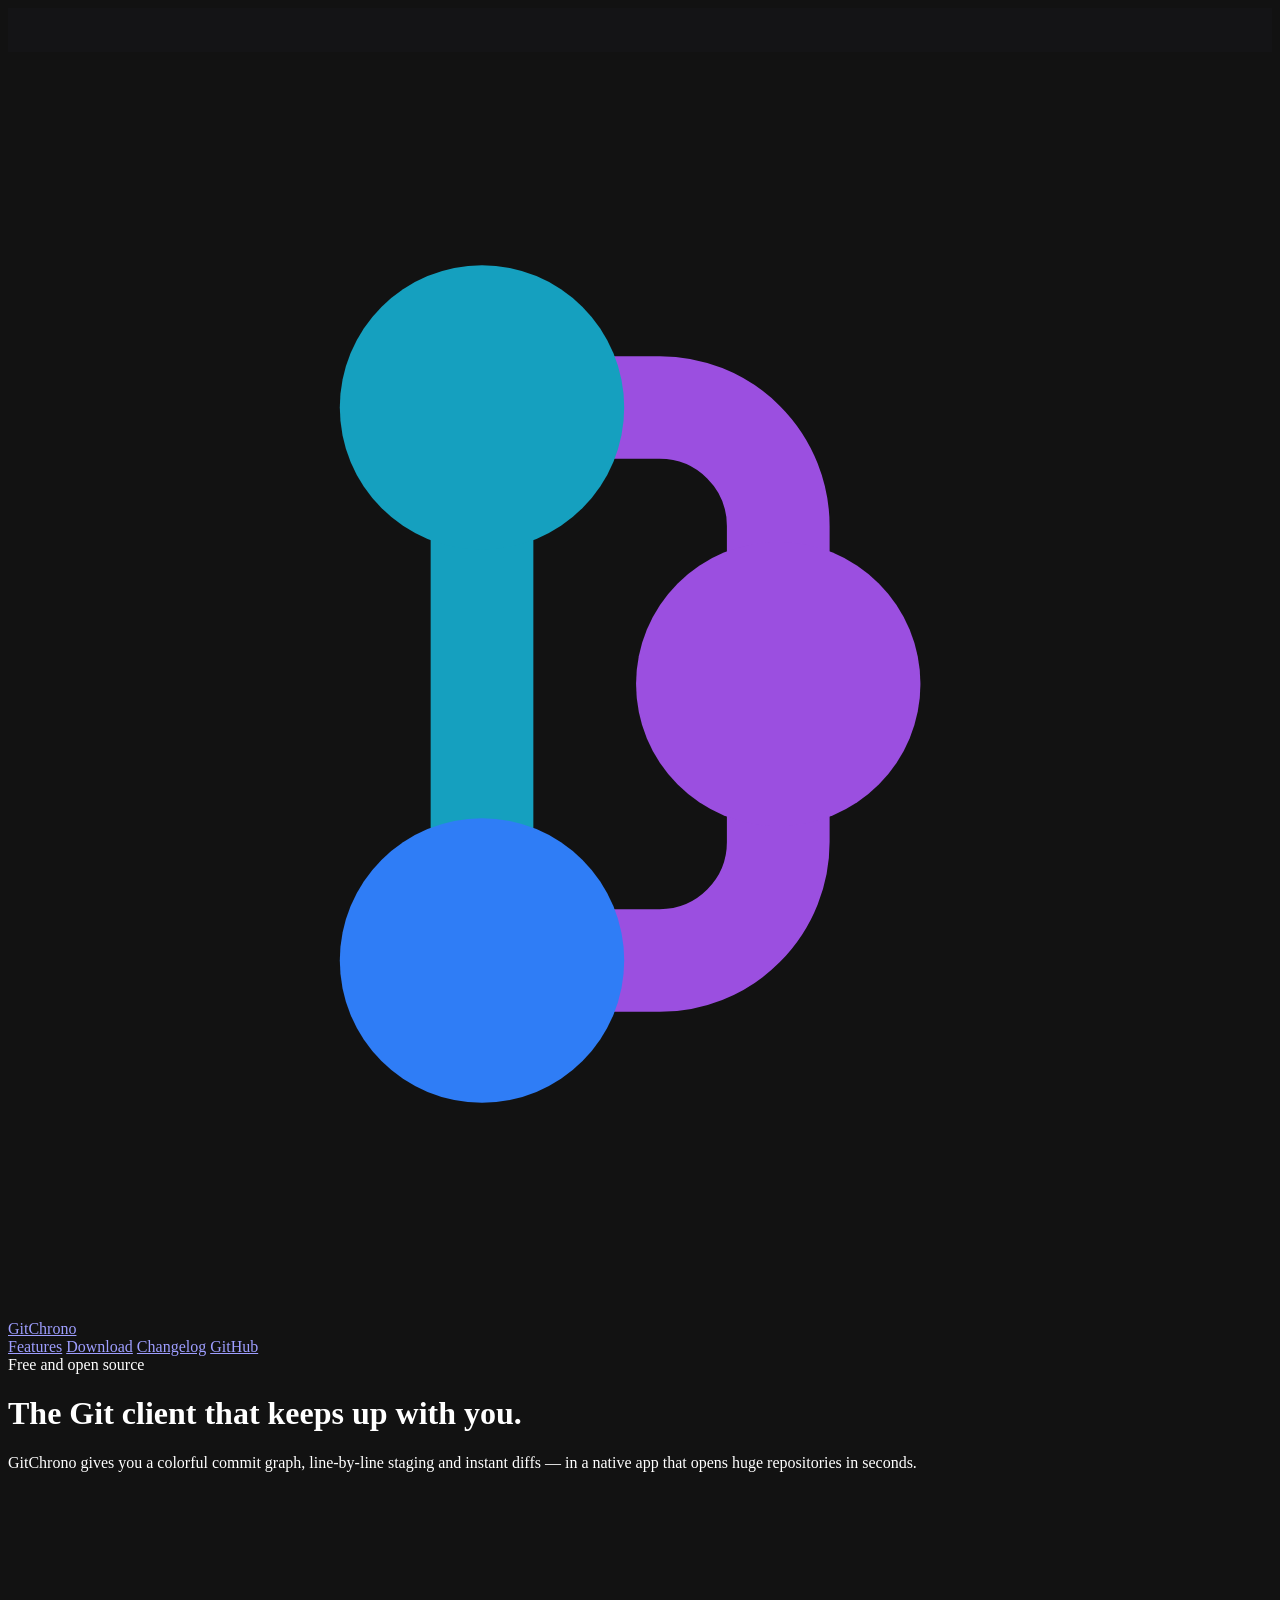
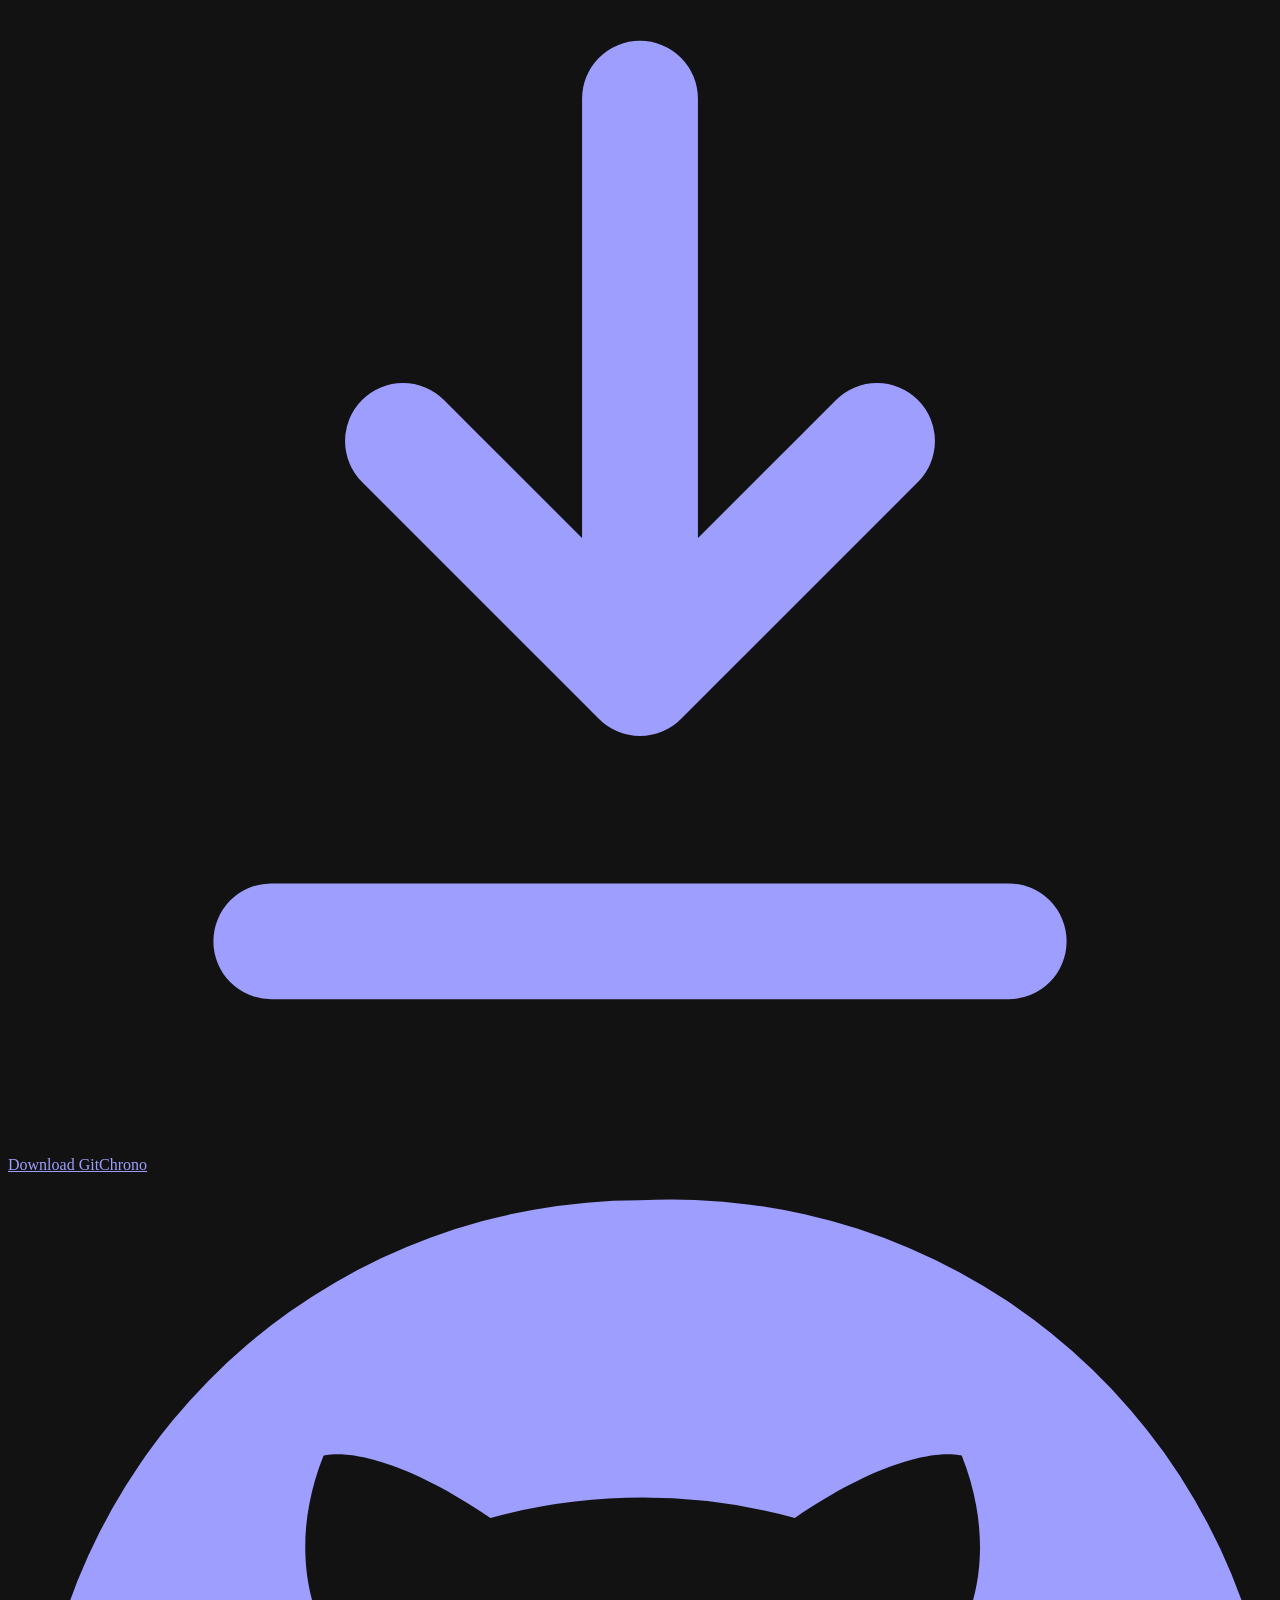
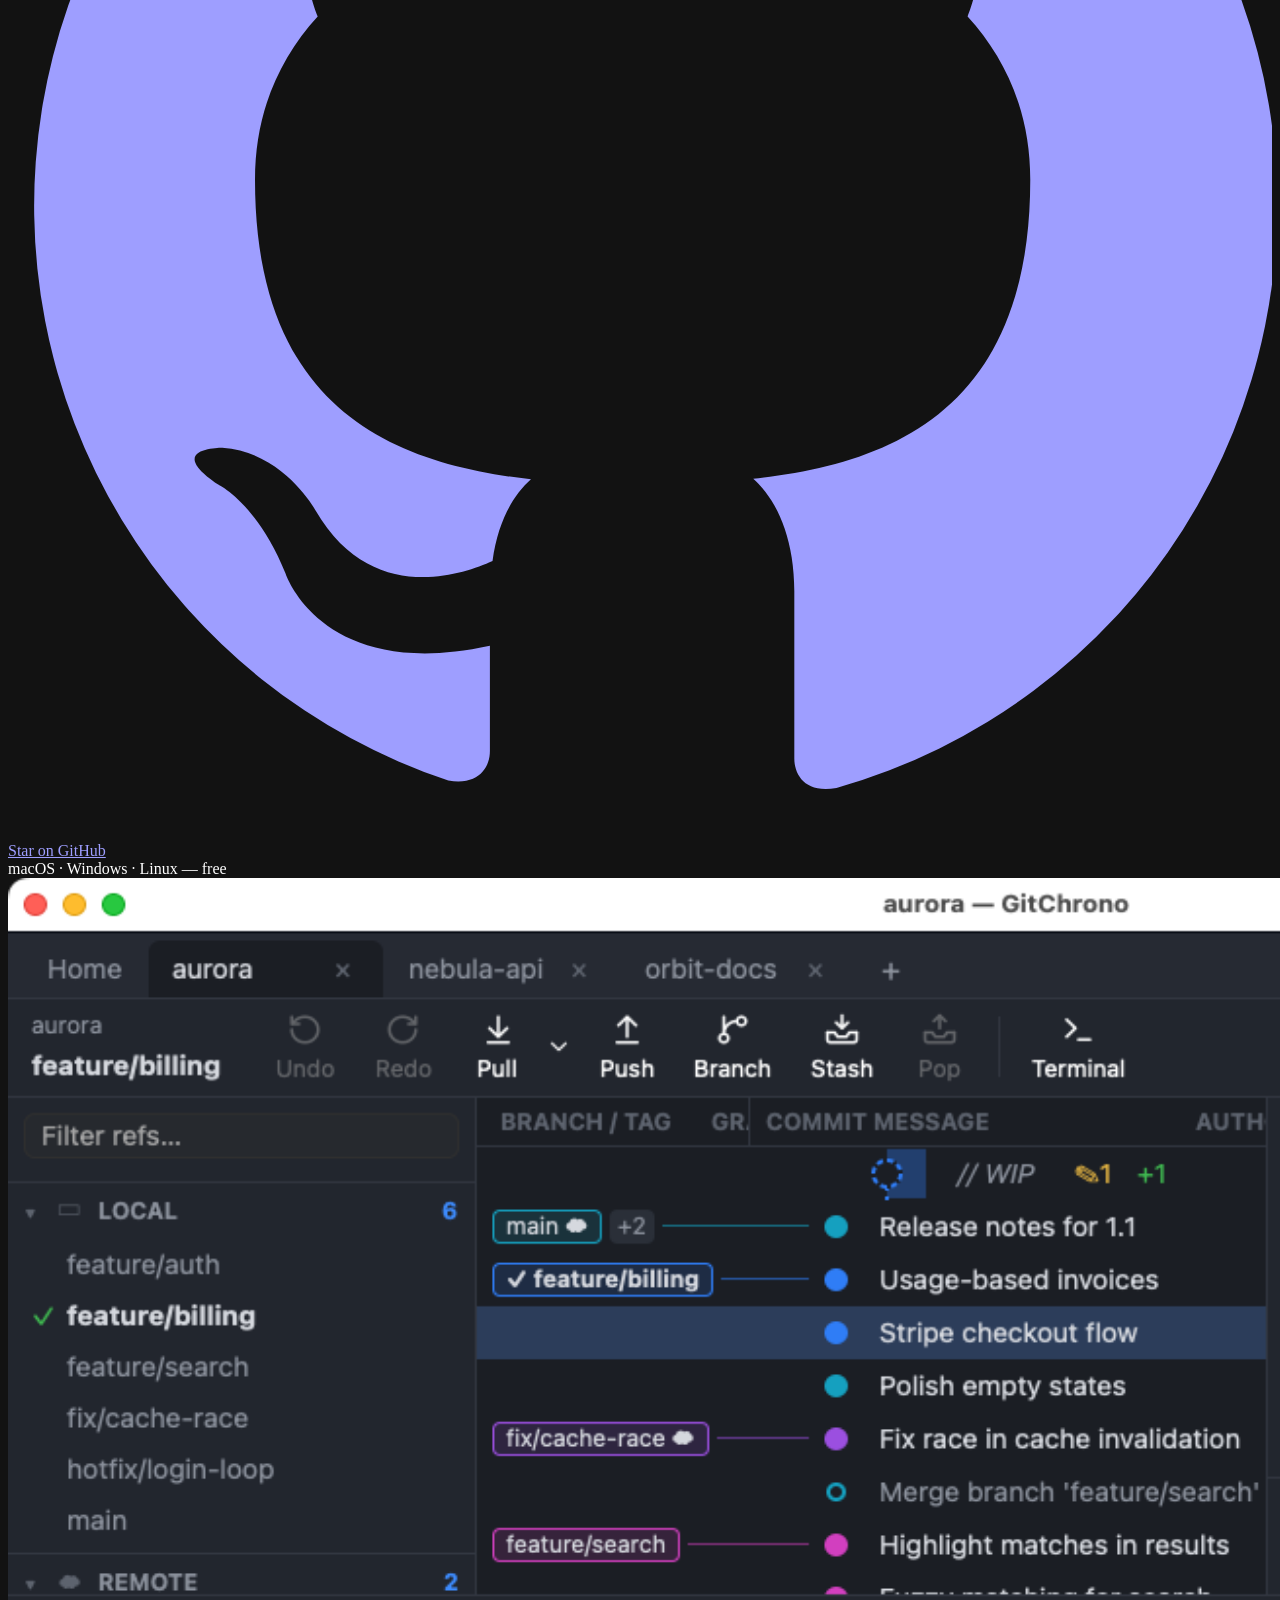
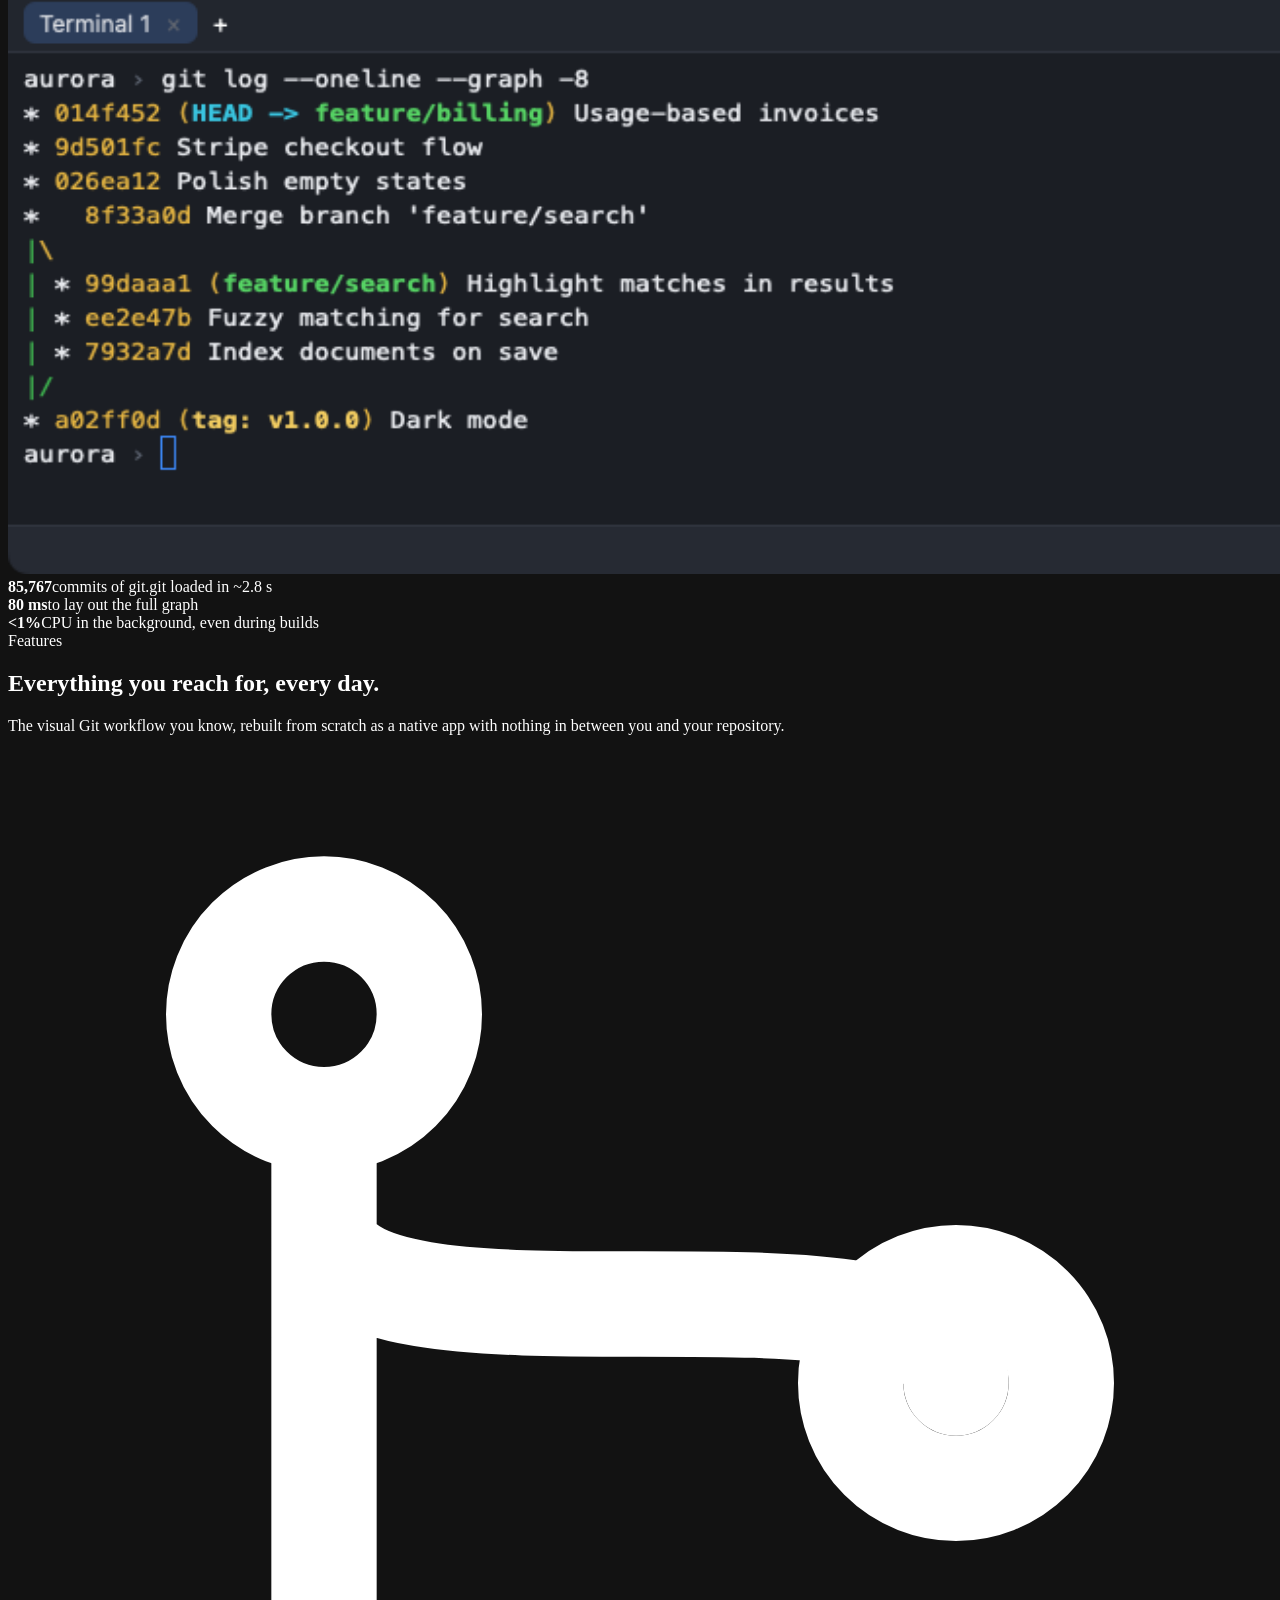
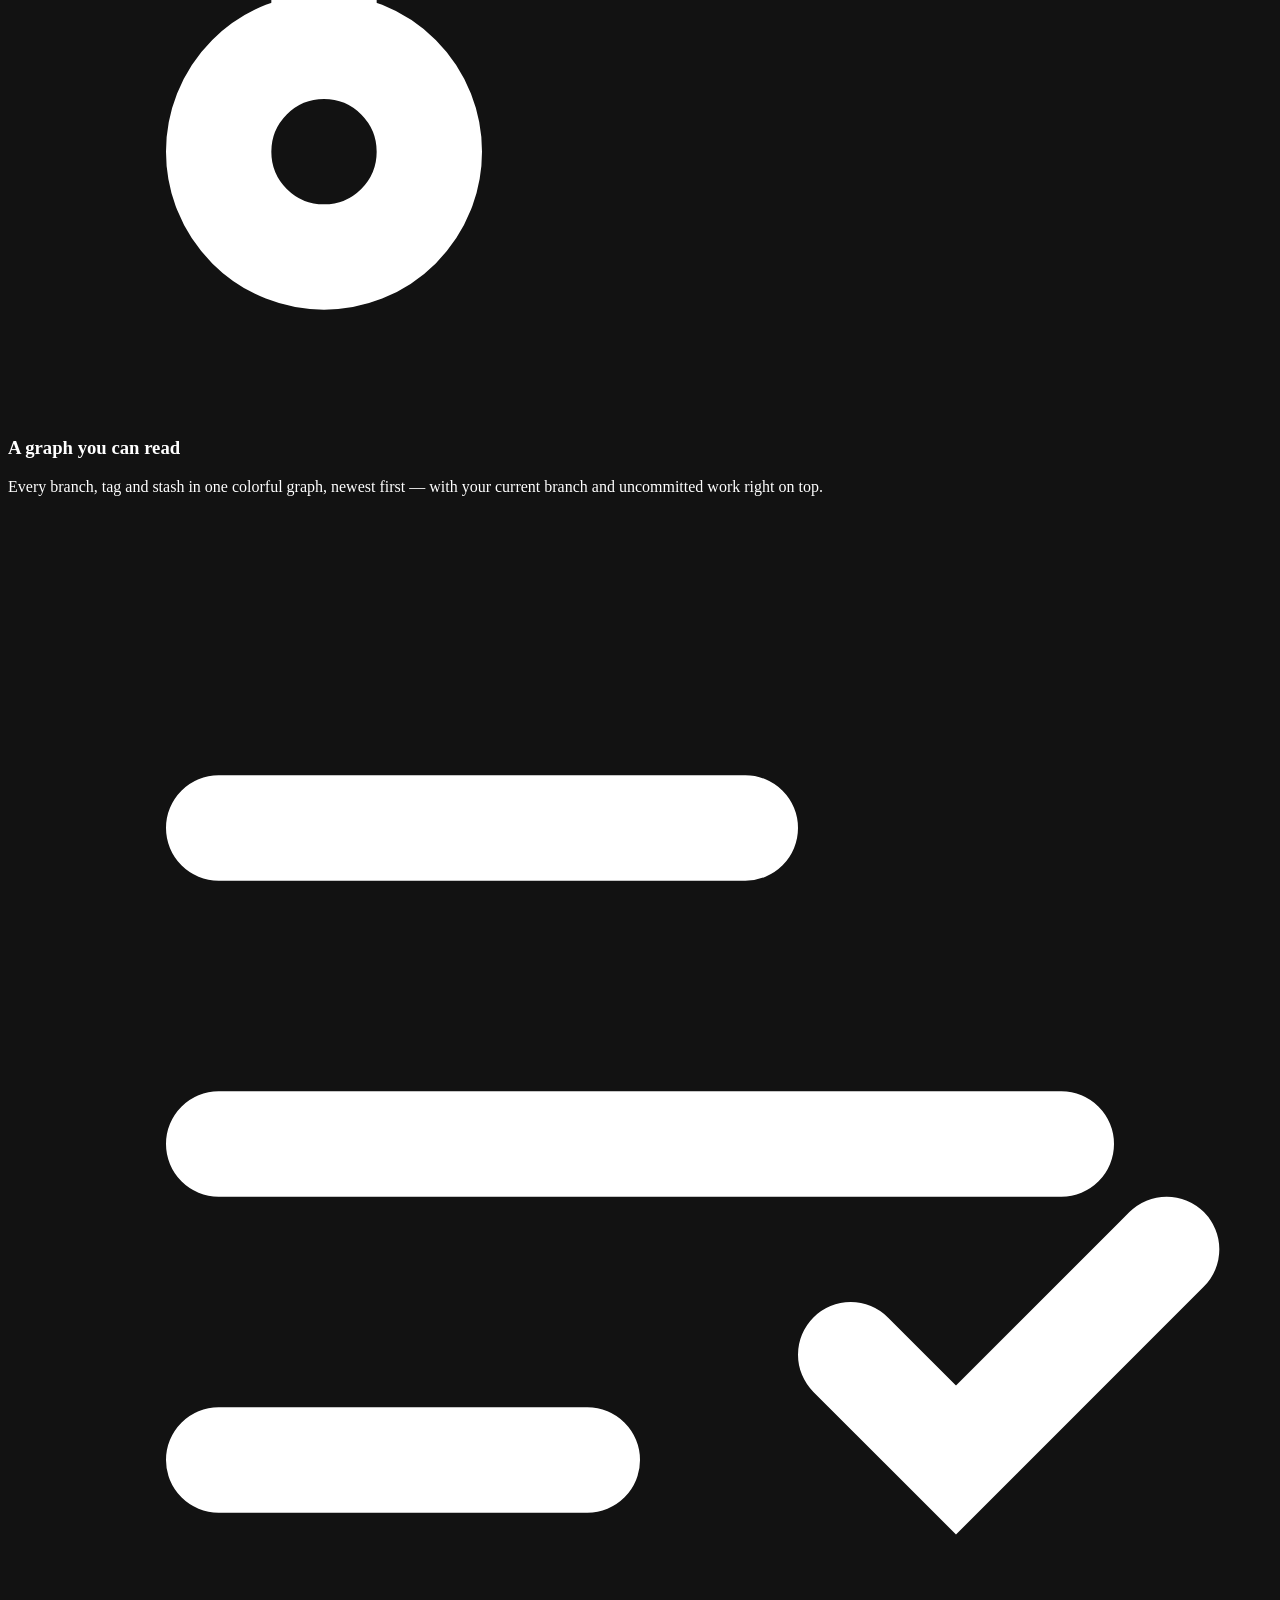
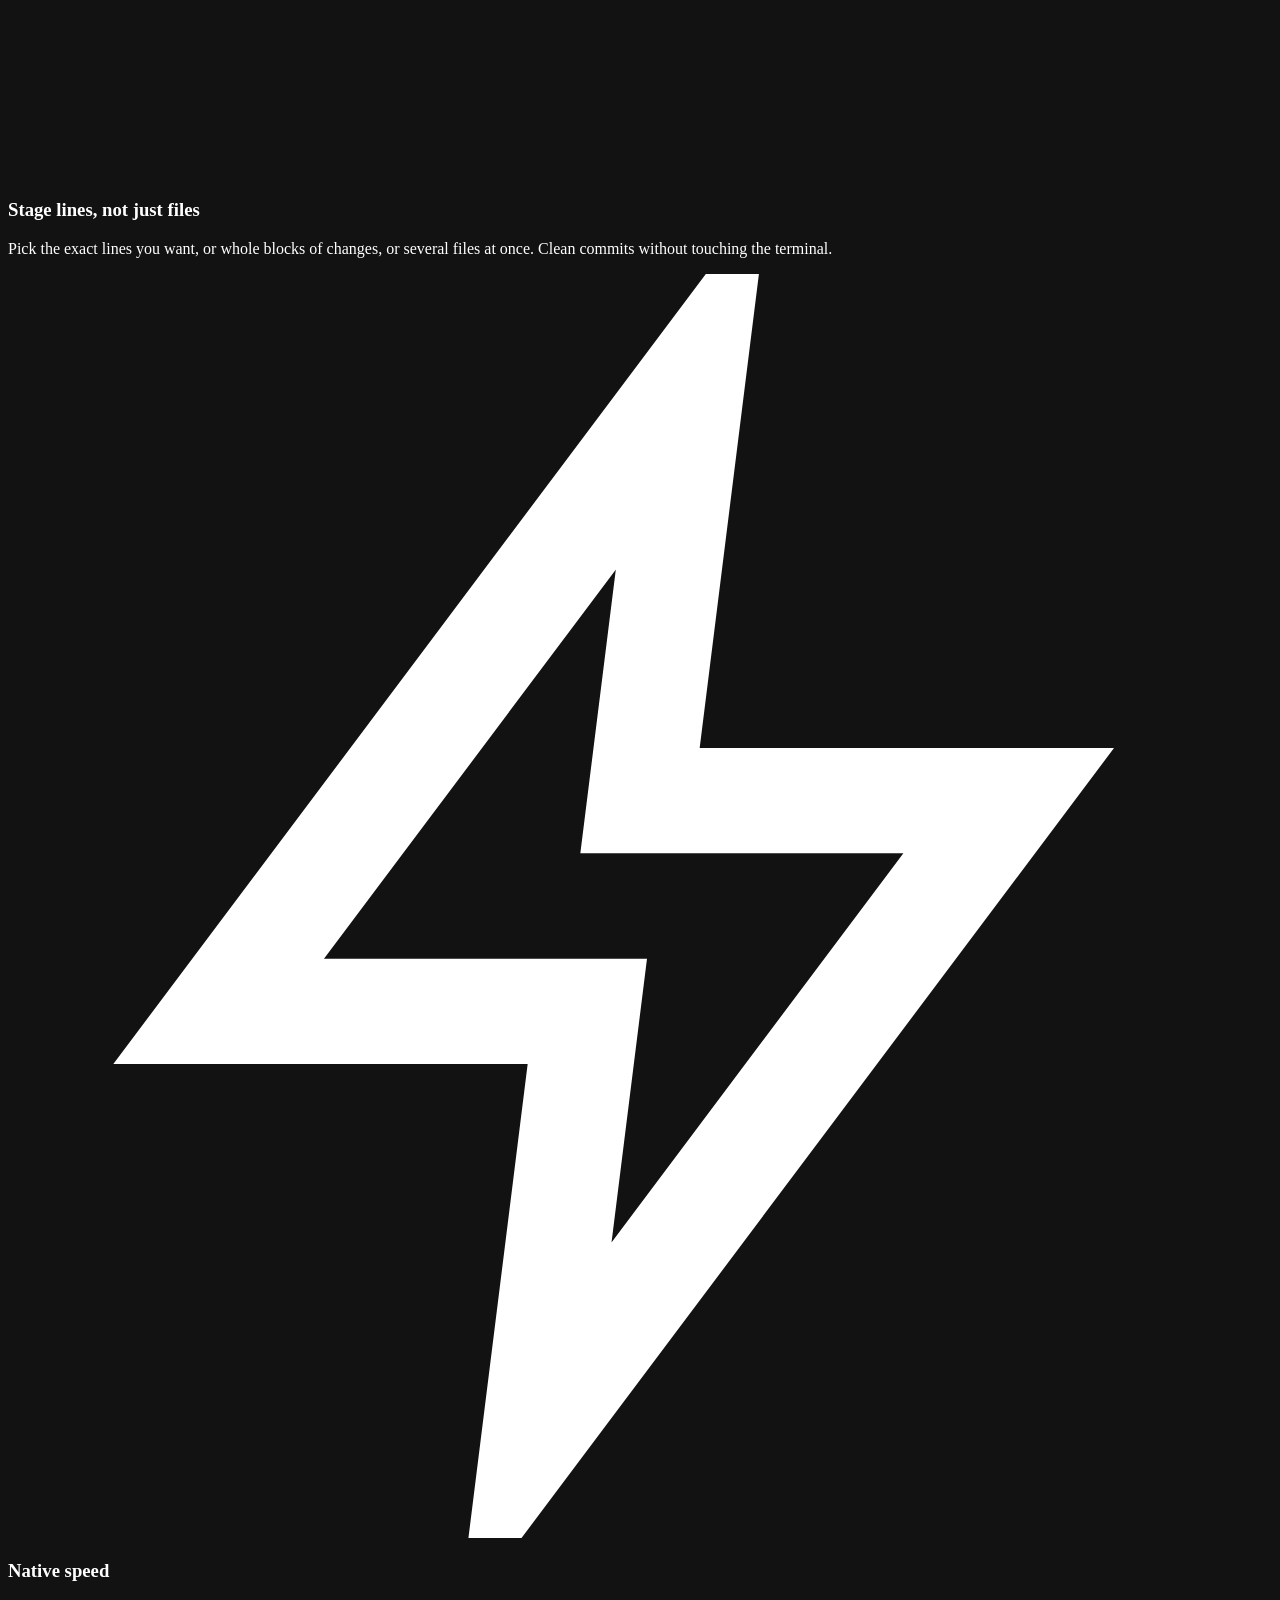
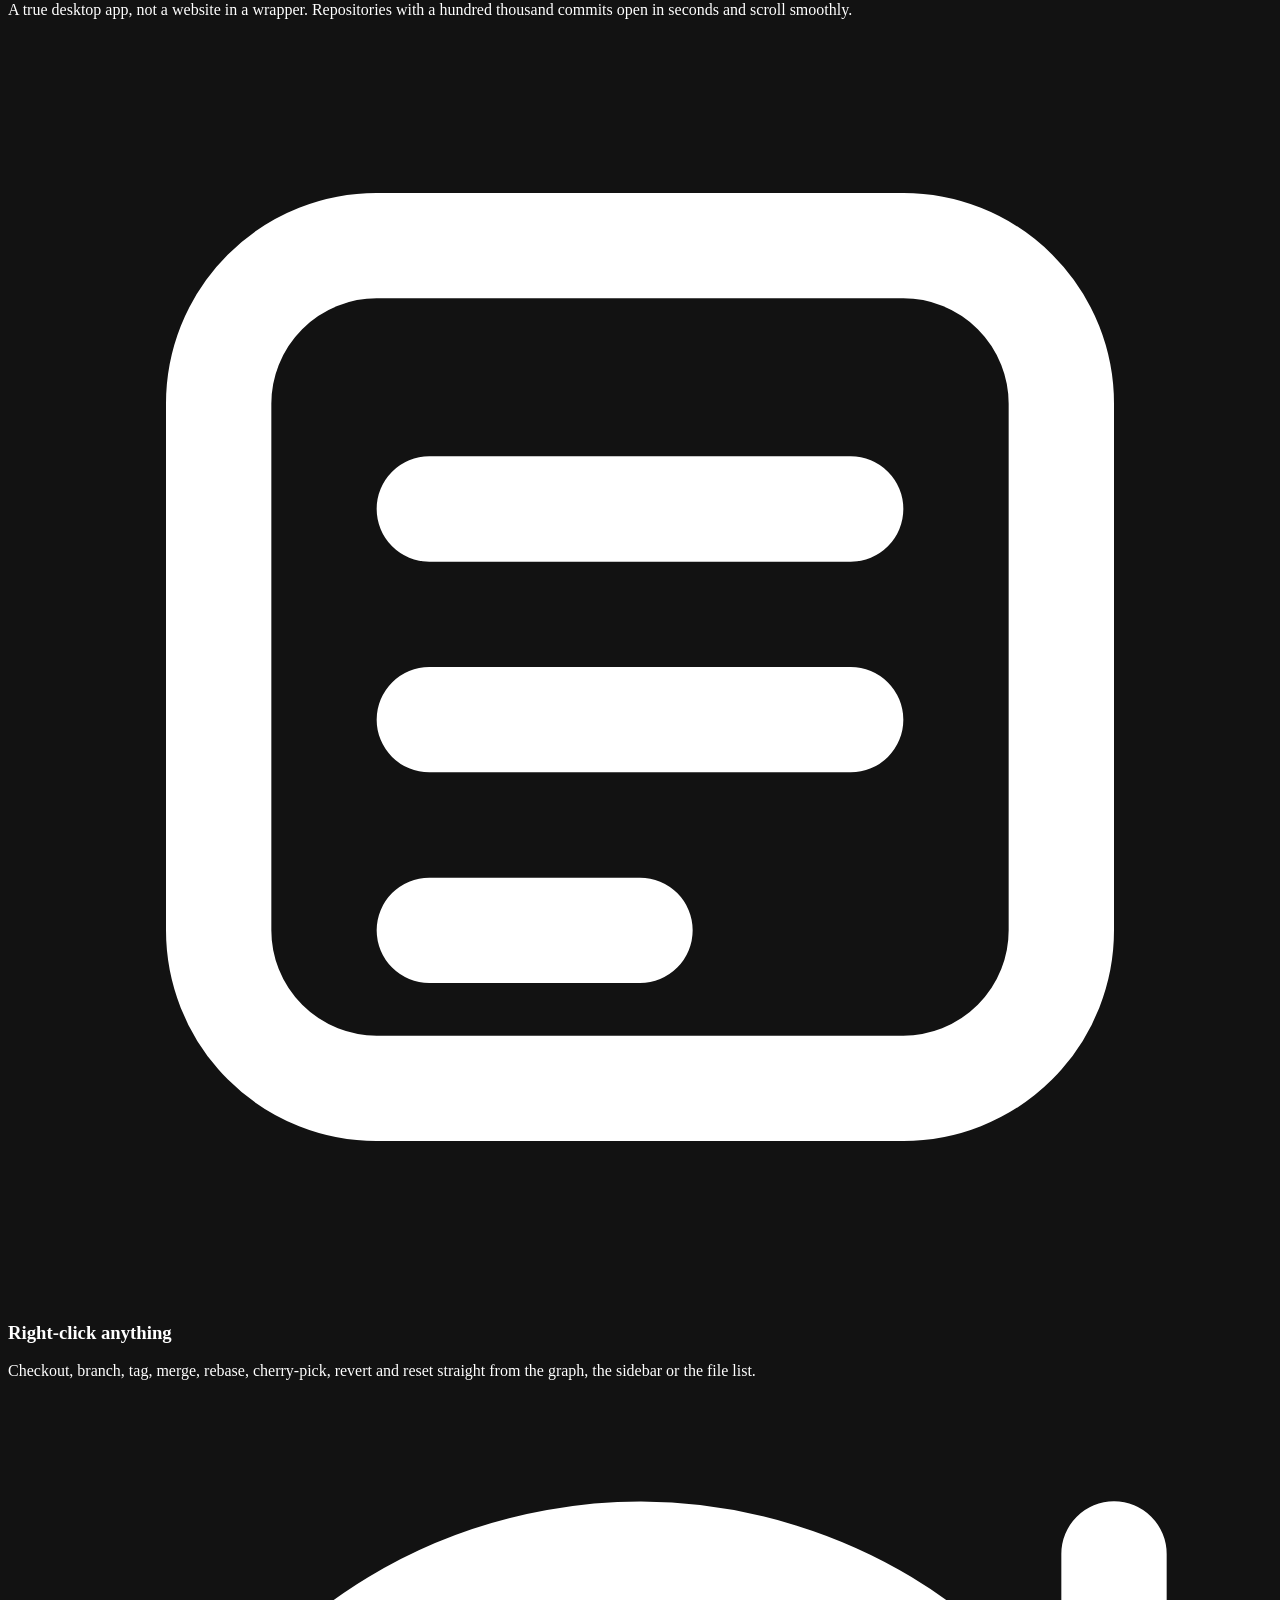
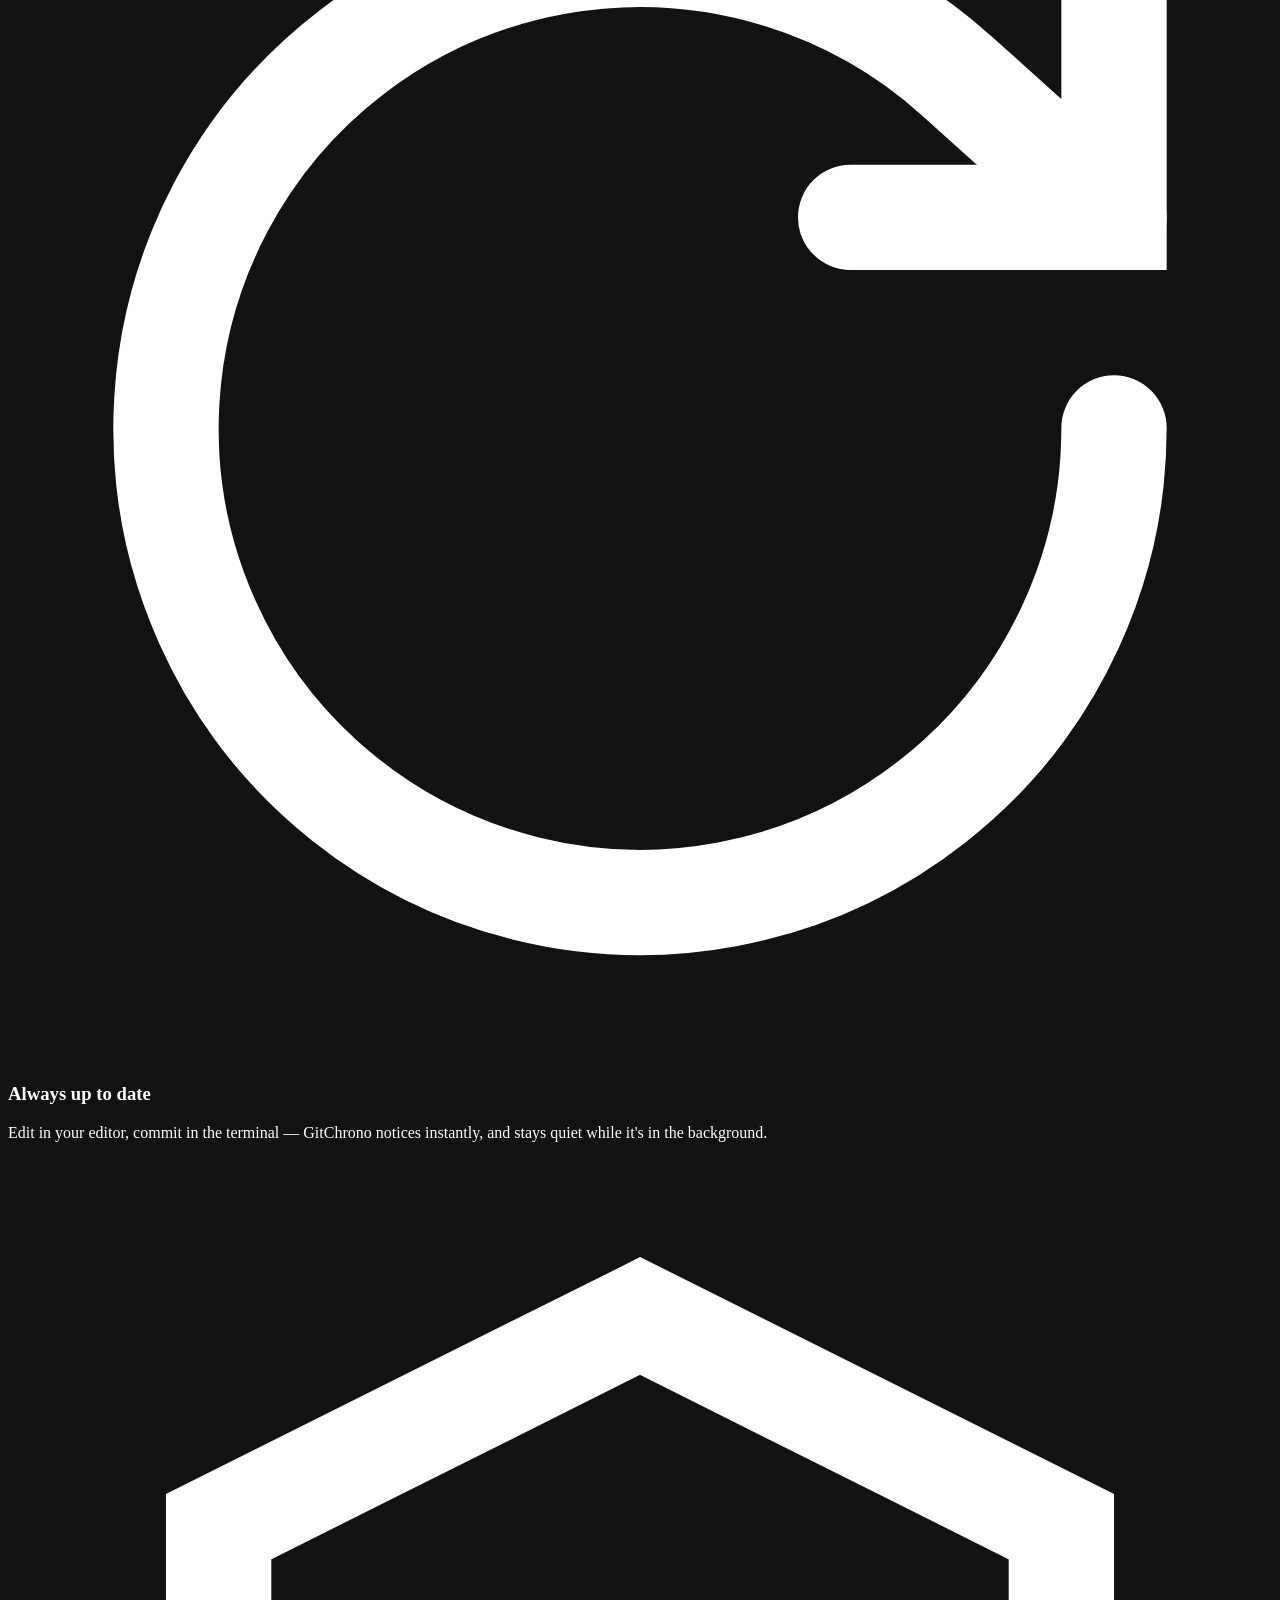
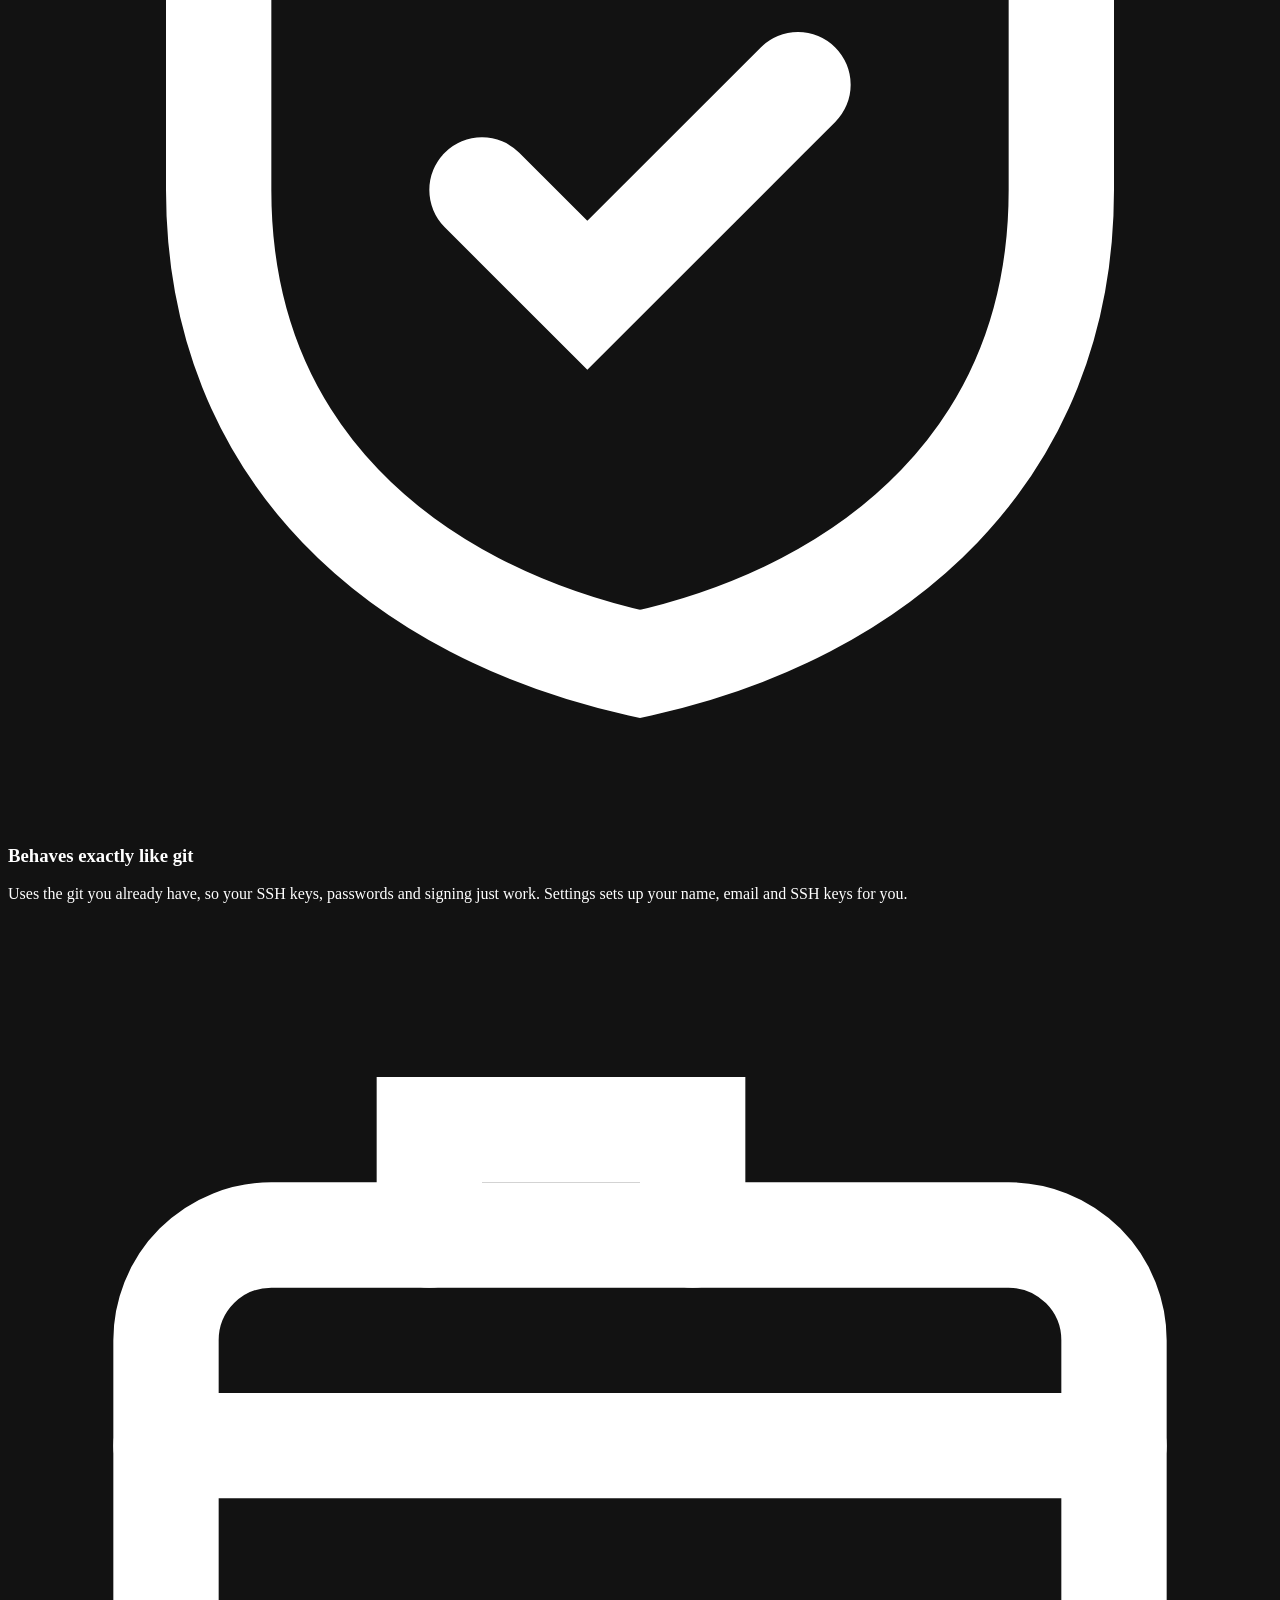
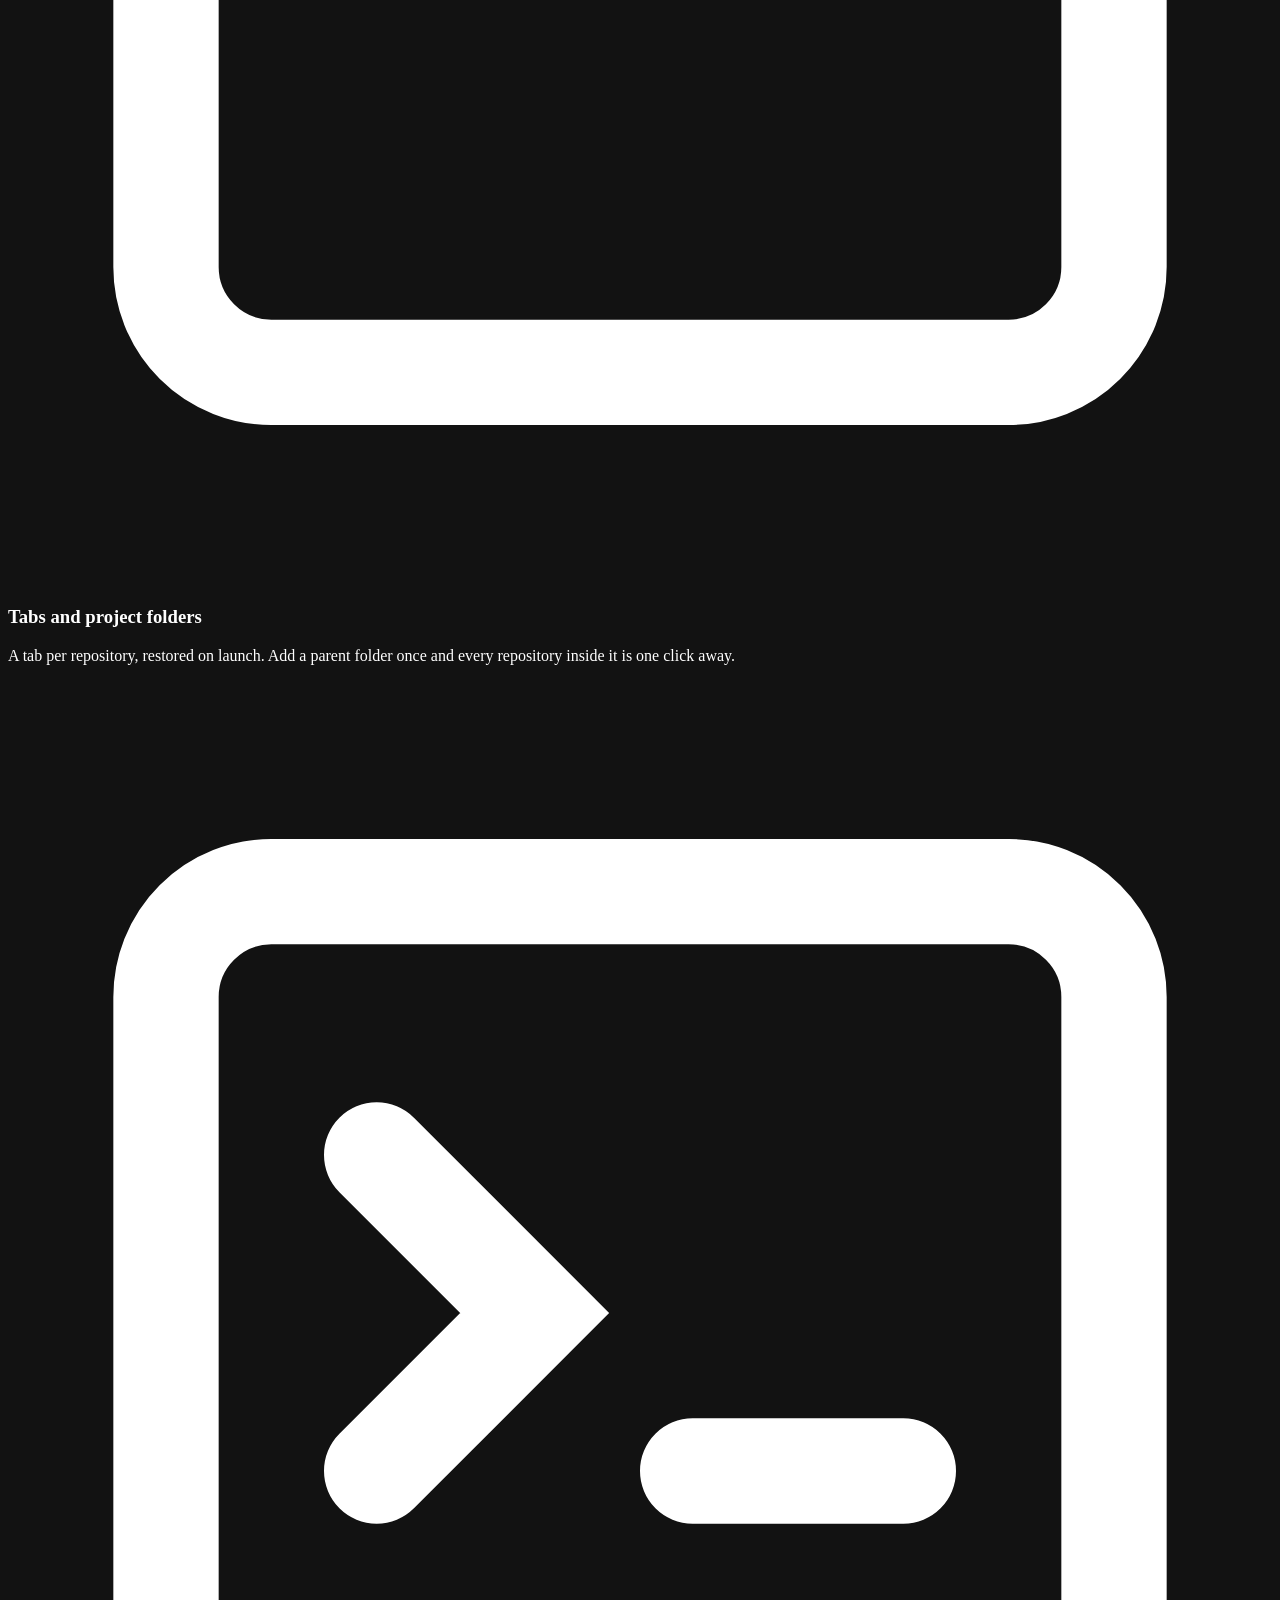
==== commit 385fe2f4: "Add the KumaVolt bar to the website The shared bar from kumavolt.dev at the top of the home, downloa" ====
--- a/site/index.html
+++ b/site/index.html
@@ -35,7 +35,7 @@
         "description": "A fast, native Git app with a commit graph, line-by-line staging and diffs.",
         "applicationCategory": "DeveloperApplication",
         "operatingSystem": "macOS, Windows, Linux",
-        "softwareVersion": "0.2.0",
+        "softwareVersion": "0.4.1",
         "license": "https://www.apache.org/licenses/LICENSE-2.0",
         "downloadUrl": "https://github.com/KumaVolt/GitChrono/releases/latest",
         "screenshot": "https://gitchrono.com/assets/screenshot.png",
@@ -62,6 +62,8 @@
   <link rel="stylesheet" href="/assets/site.css">
 </head>
 <body>
+  <kumavolt-bar style="display:block;height:44px;background:#141416"></kumavolt-bar>
+  <script src="https://kumavolt.dev/bar/bar.js" defer></script>
   <nav>
     <div class="wrap">
       <a class="brand" href="/">
@@ -204,7 +206,7 @@
     <div class="wrap">
       <div class="kicker">Download</div>
       <h2>Get GitChrono.</h2>
-      <p class="sub">Free for personal and commercial use. Requires <code>git</code> 2.40 or newer on your PATH. <a href="/download/" style="text-decoration:underline;text-underline-offset:3px">Install steps and requirements</a>.</p>
+      <p class="sub">Free for personal and commercial use. Uses <code>git</code> 2.40 or newer (included on Windows). <a href="/download/" style="text-decoration:underline;text-underline-offset:3px">Install steps and requirements</a>.</p>
       <div class="downloads">
         <a class="dl" data-os="mac" data-match="macos-universal.dmg" href="https://github.com/KumaVolt/GitChrono/releases/latest">
           <svg viewBox="0 0 24 24" fill="currentColor"><path d="M16.37 12.6c-.02-2.2 1.8-3.26 1.88-3.31a4.04 4.04 0 0 0-3.18-1.72c-1.35-.14-2.64.8-3.33.8-.69 0-1.75-.78-2.88-.76A4.27 4.27 0 0 0 5.27 9.8c-1.55 2.69-.4 6.66 1.11 8.84.74 1.07 1.62 2.26 2.77 2.22 1.11-.05 1.53-.72 2.88-.72 1.34 0 1.72.72 2.89.7 1.2-.02 1.95-1.08 2.68-2.15.85-1.24 1.2-2.44 1.21-2.5-.03-.01-2.32-.89-2.34-3.53ZM14.2 6.12c.6-.74 1.02-1.76.9-2.78-.87.04-1.94.59-2.56 1.32-.56.64-1.05 1.68-.92 2.67.98.08 1.97-.49 2.58-1.21Z"/></svg>
